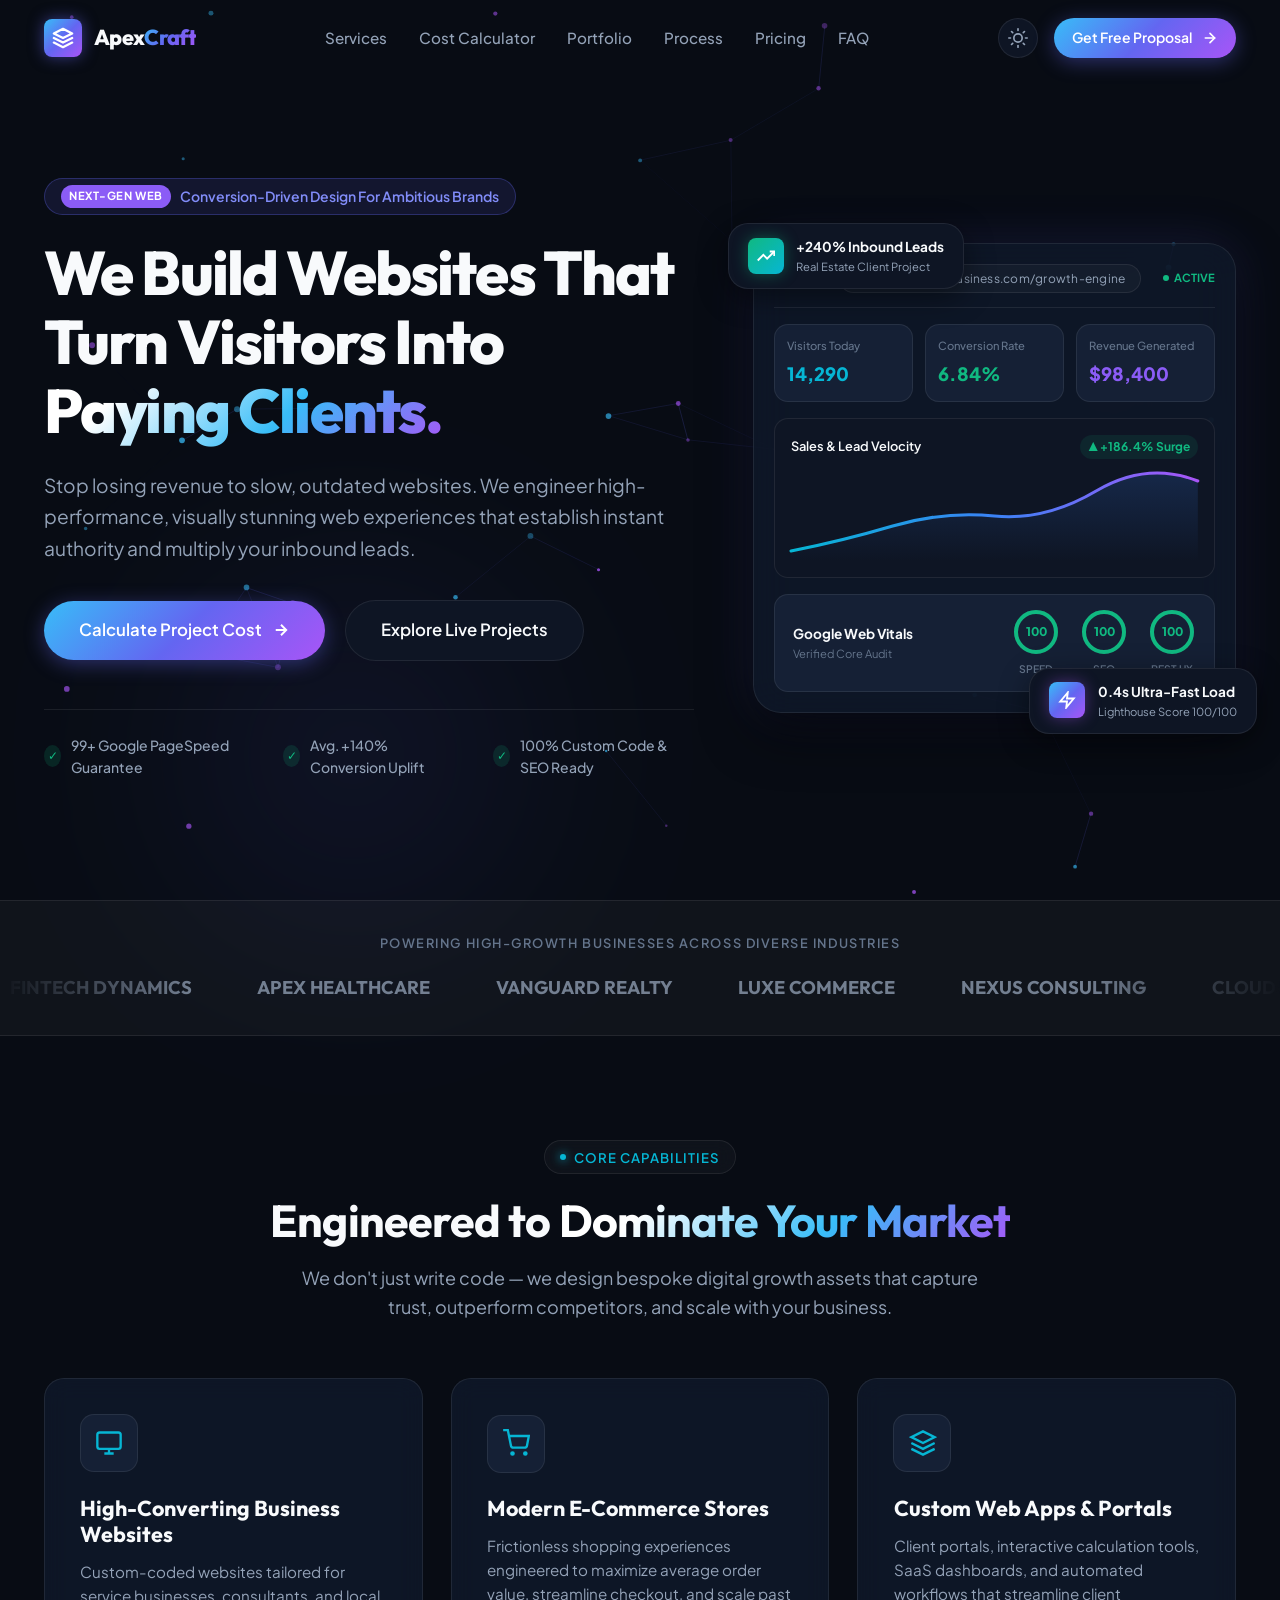
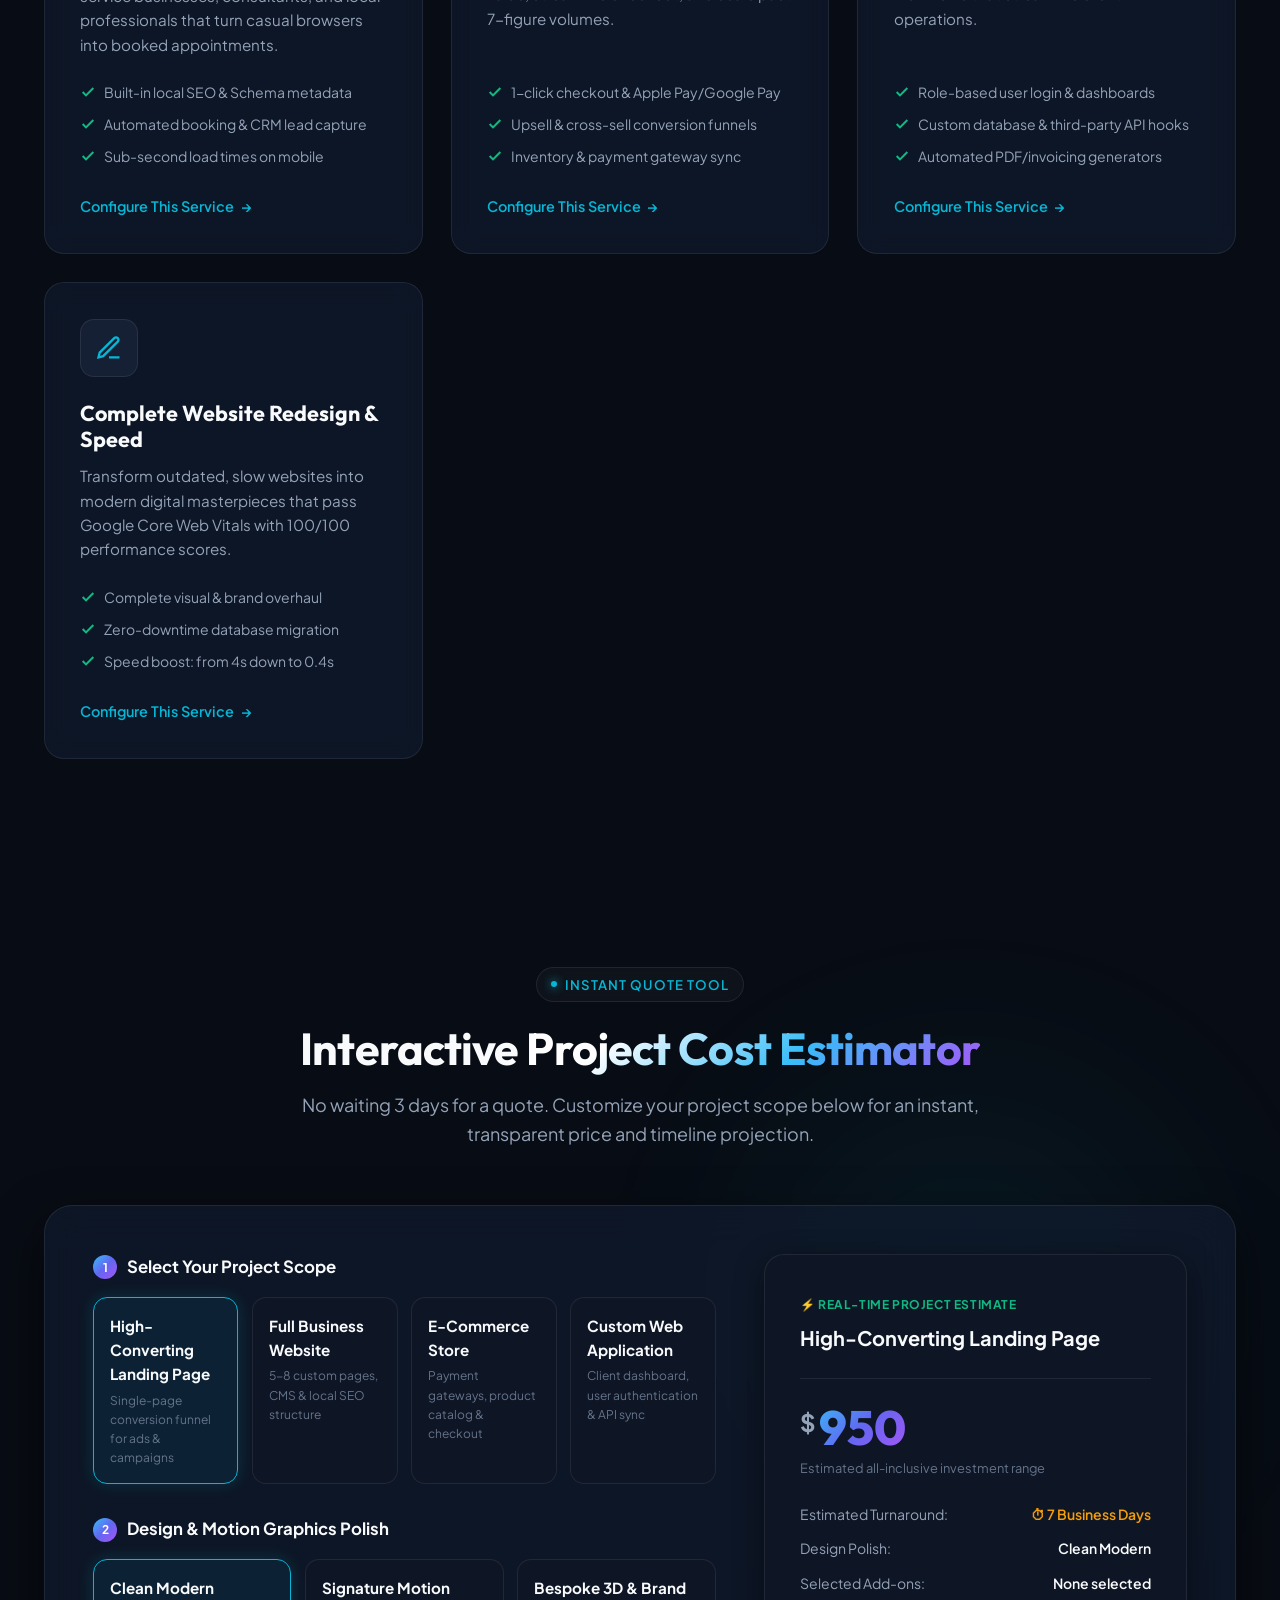
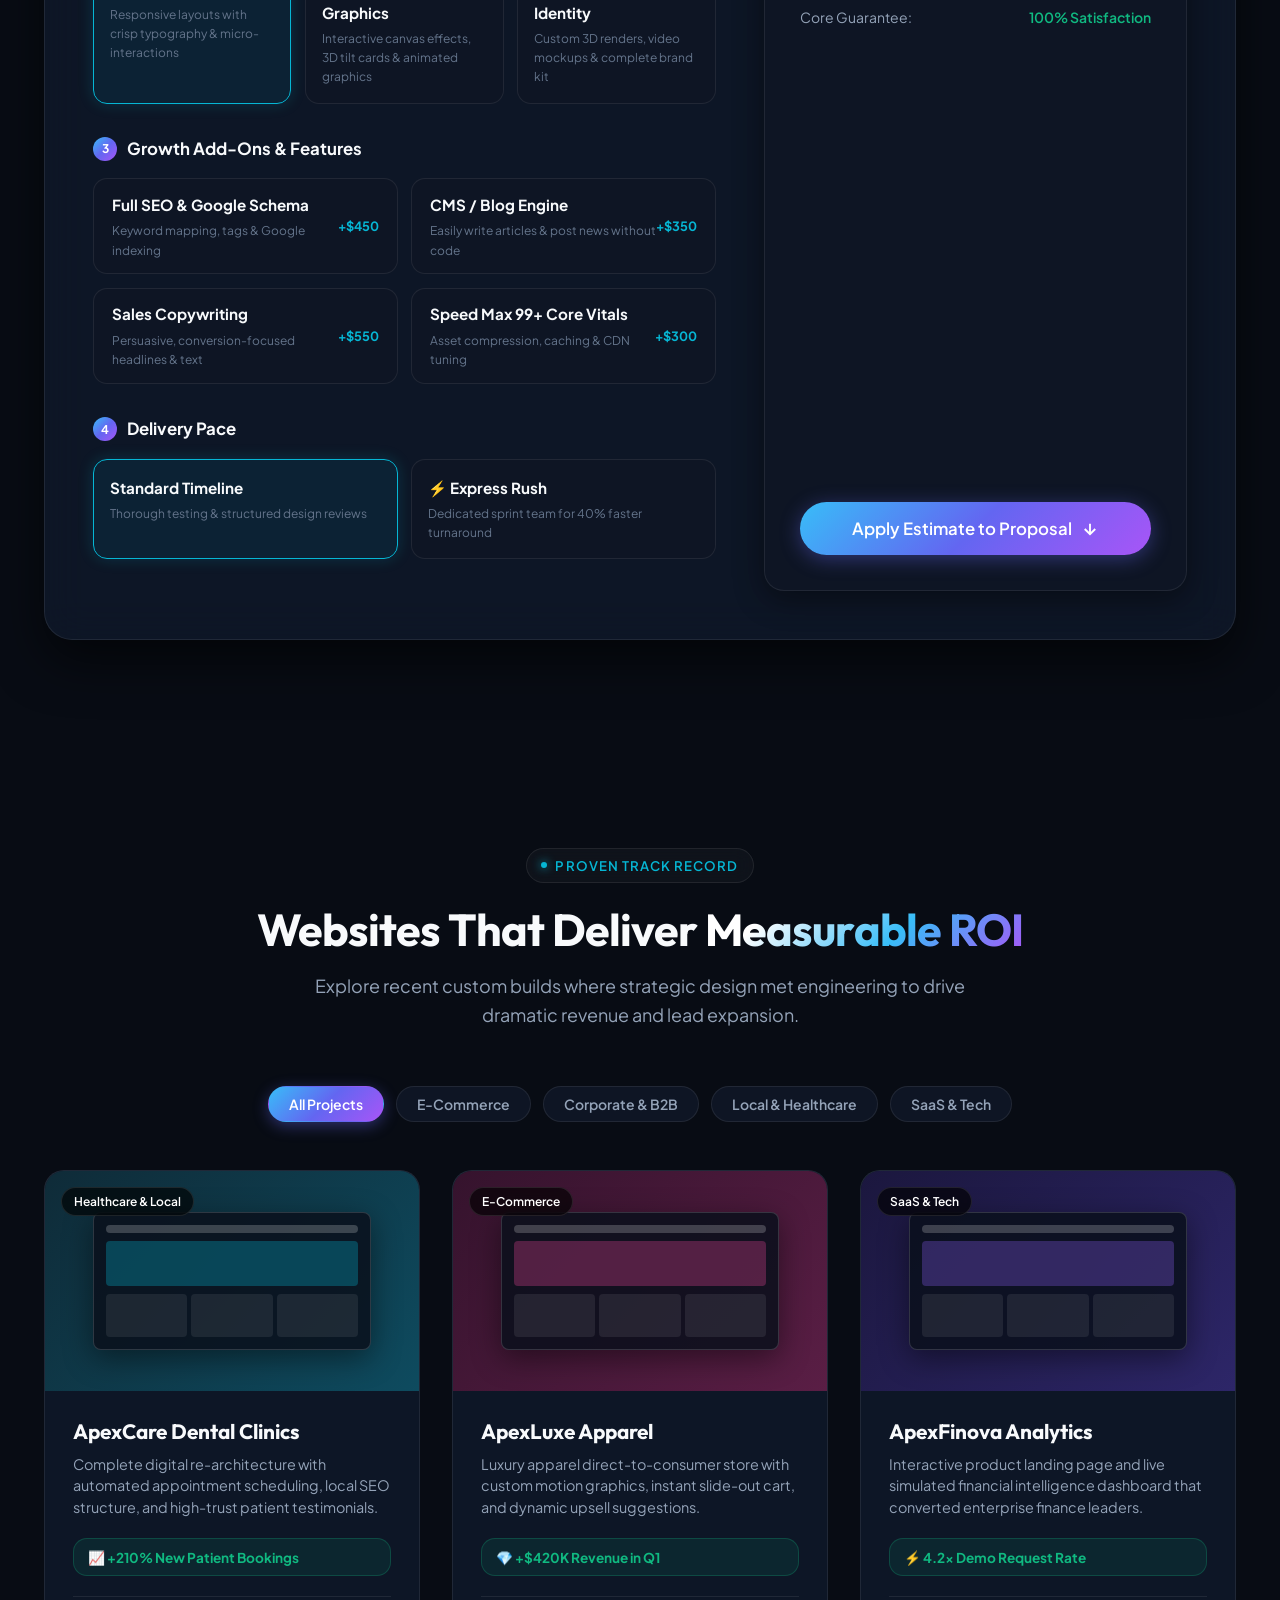
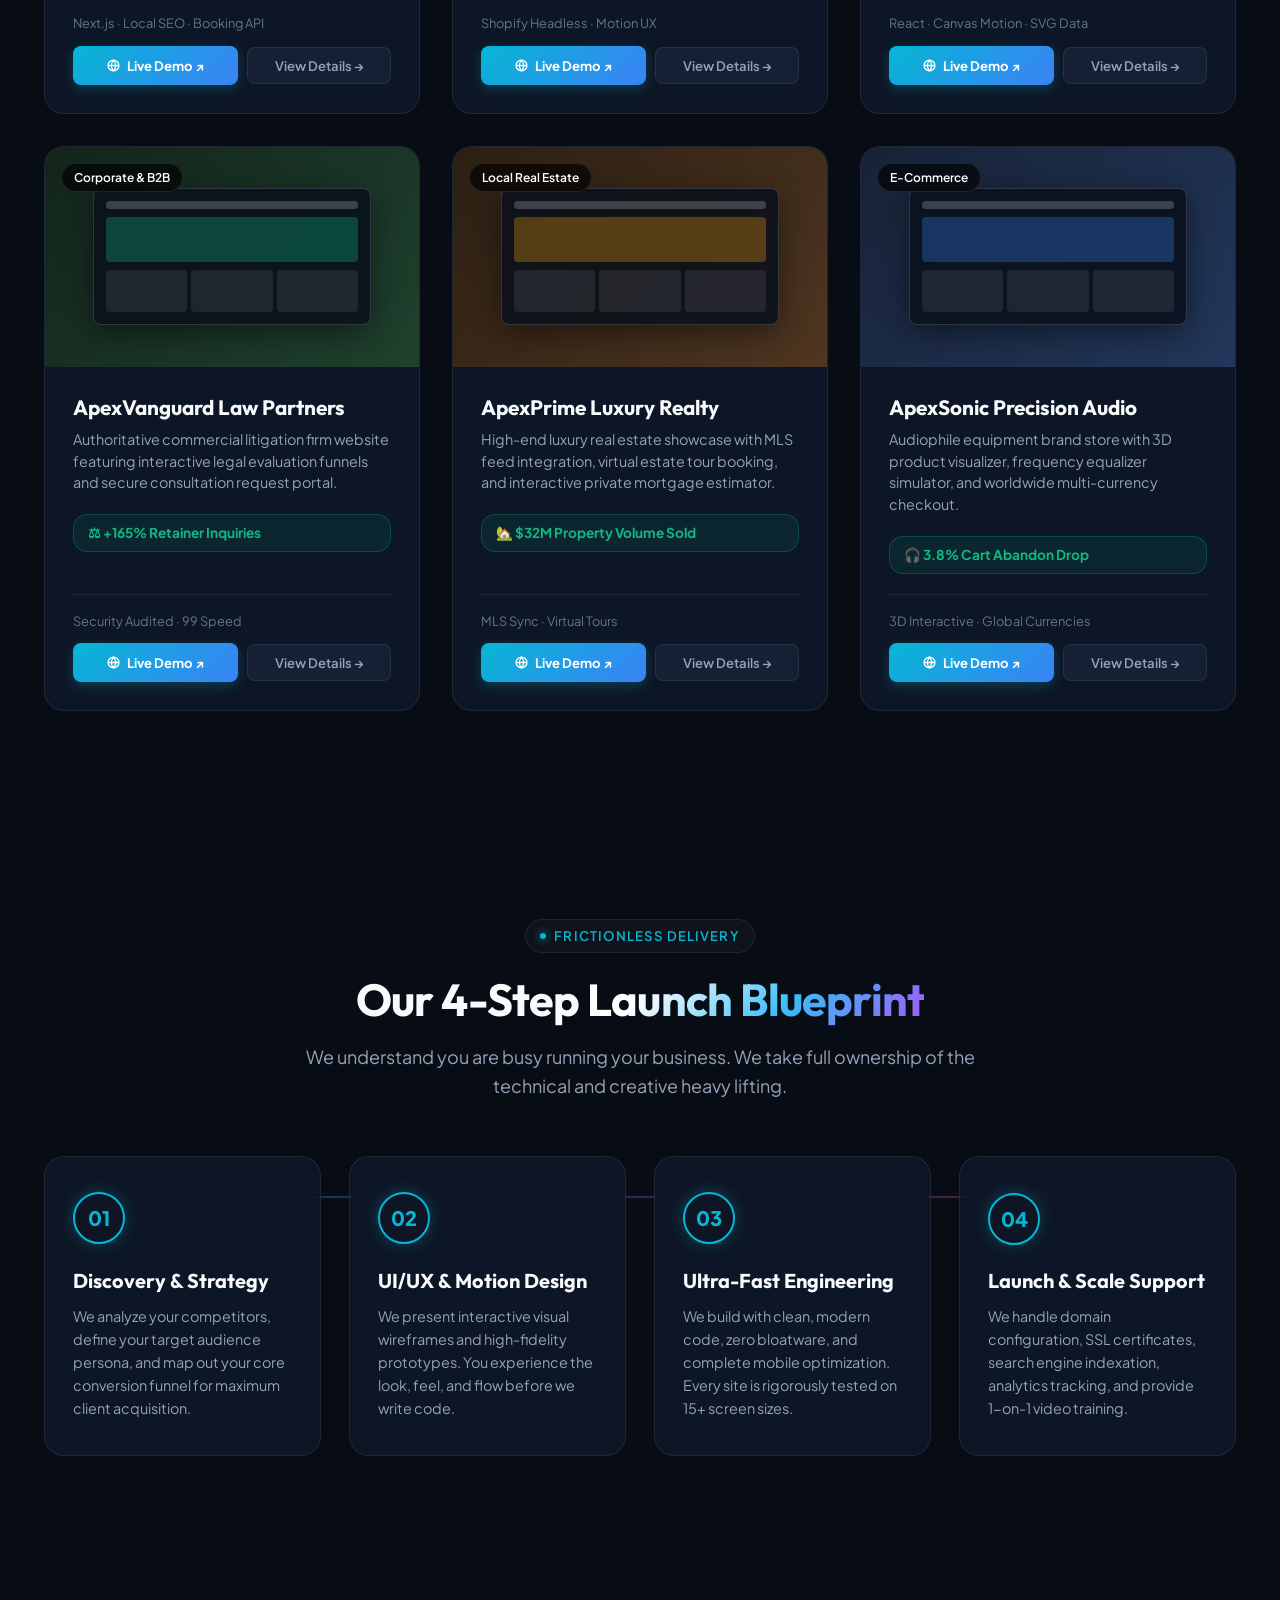
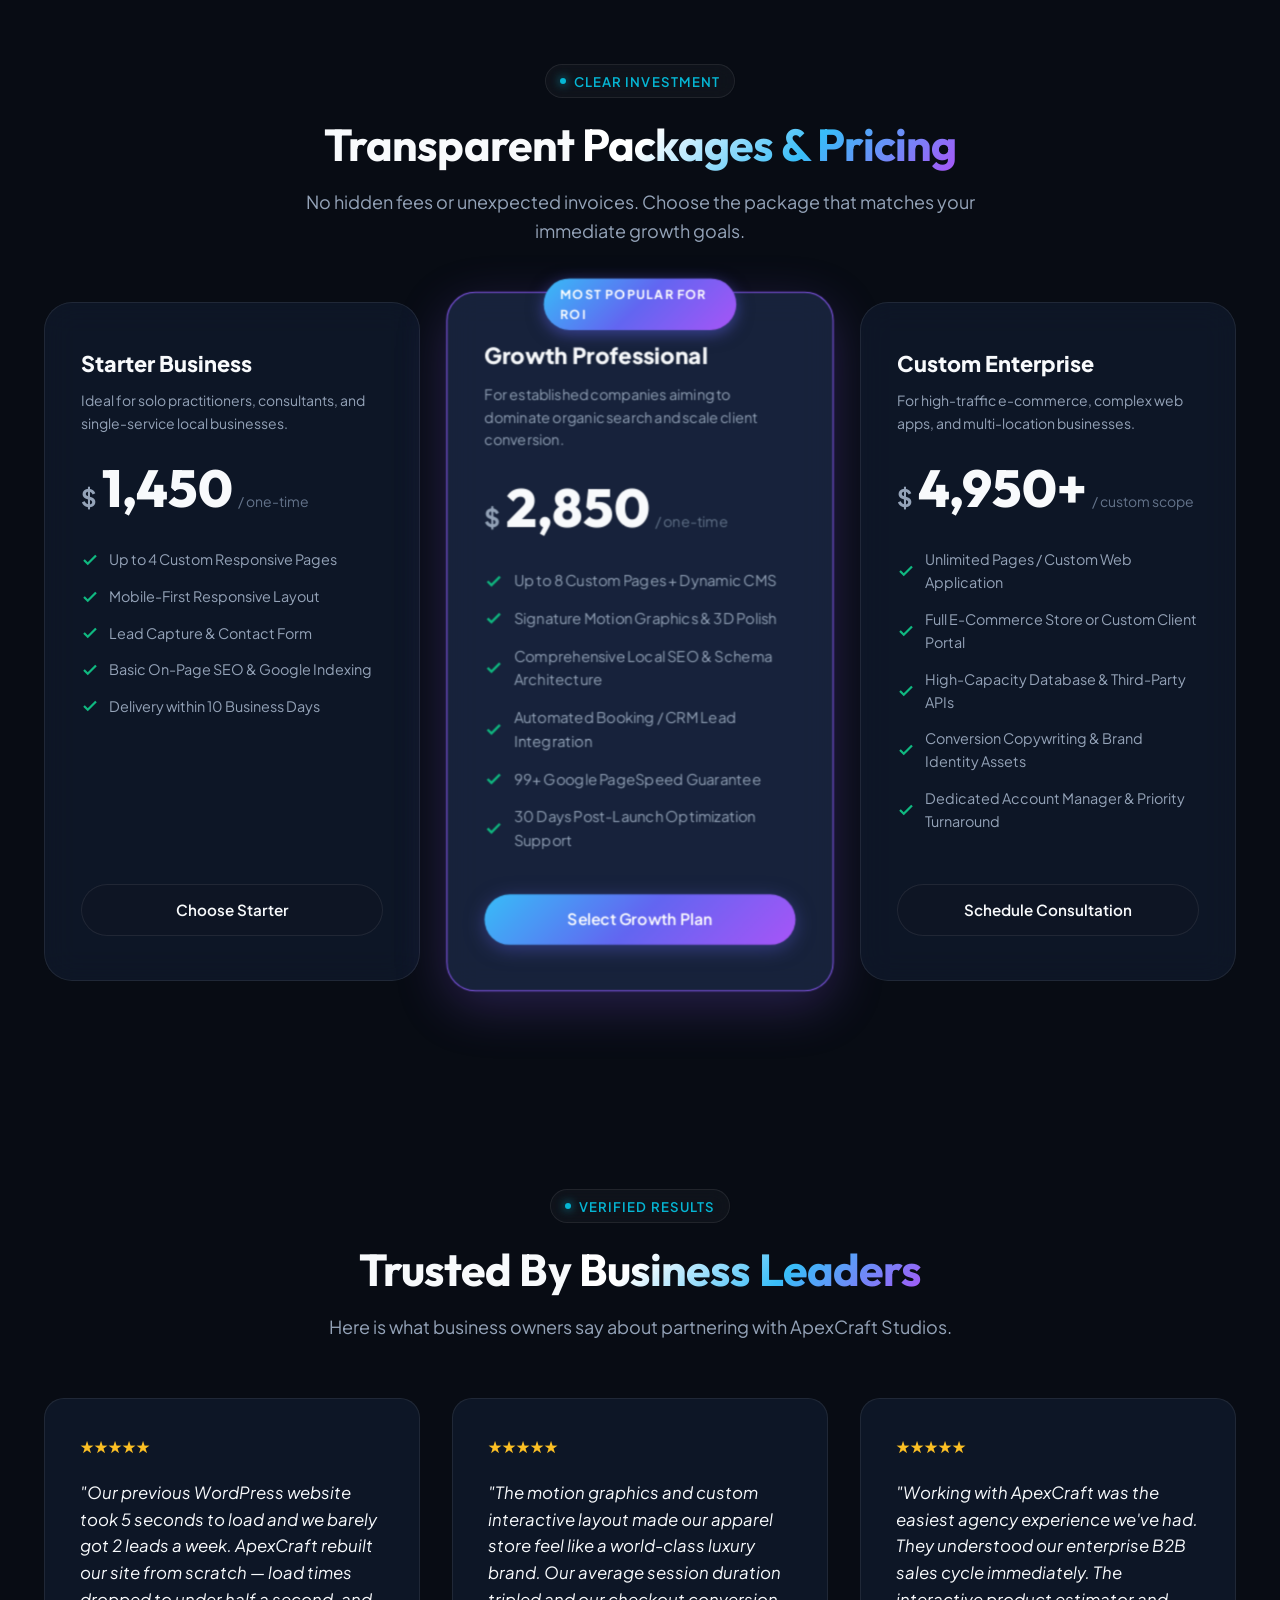
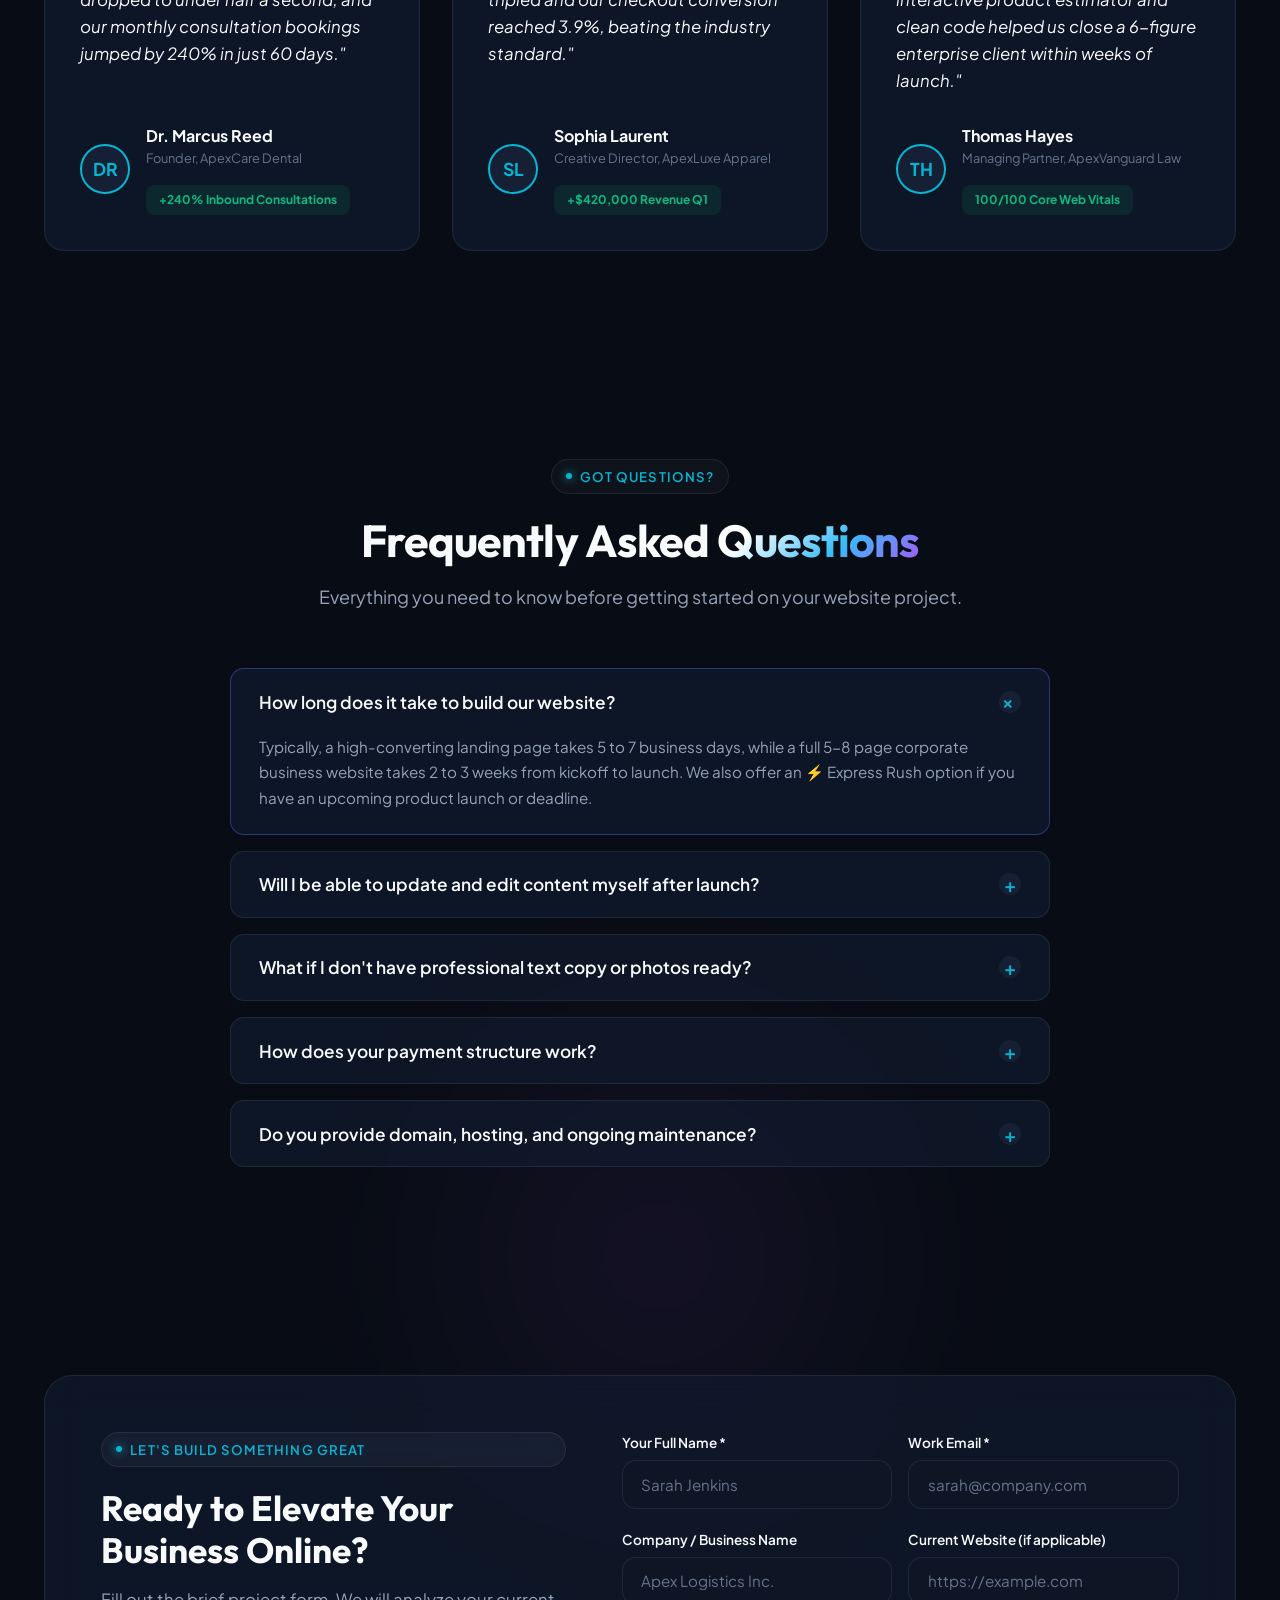
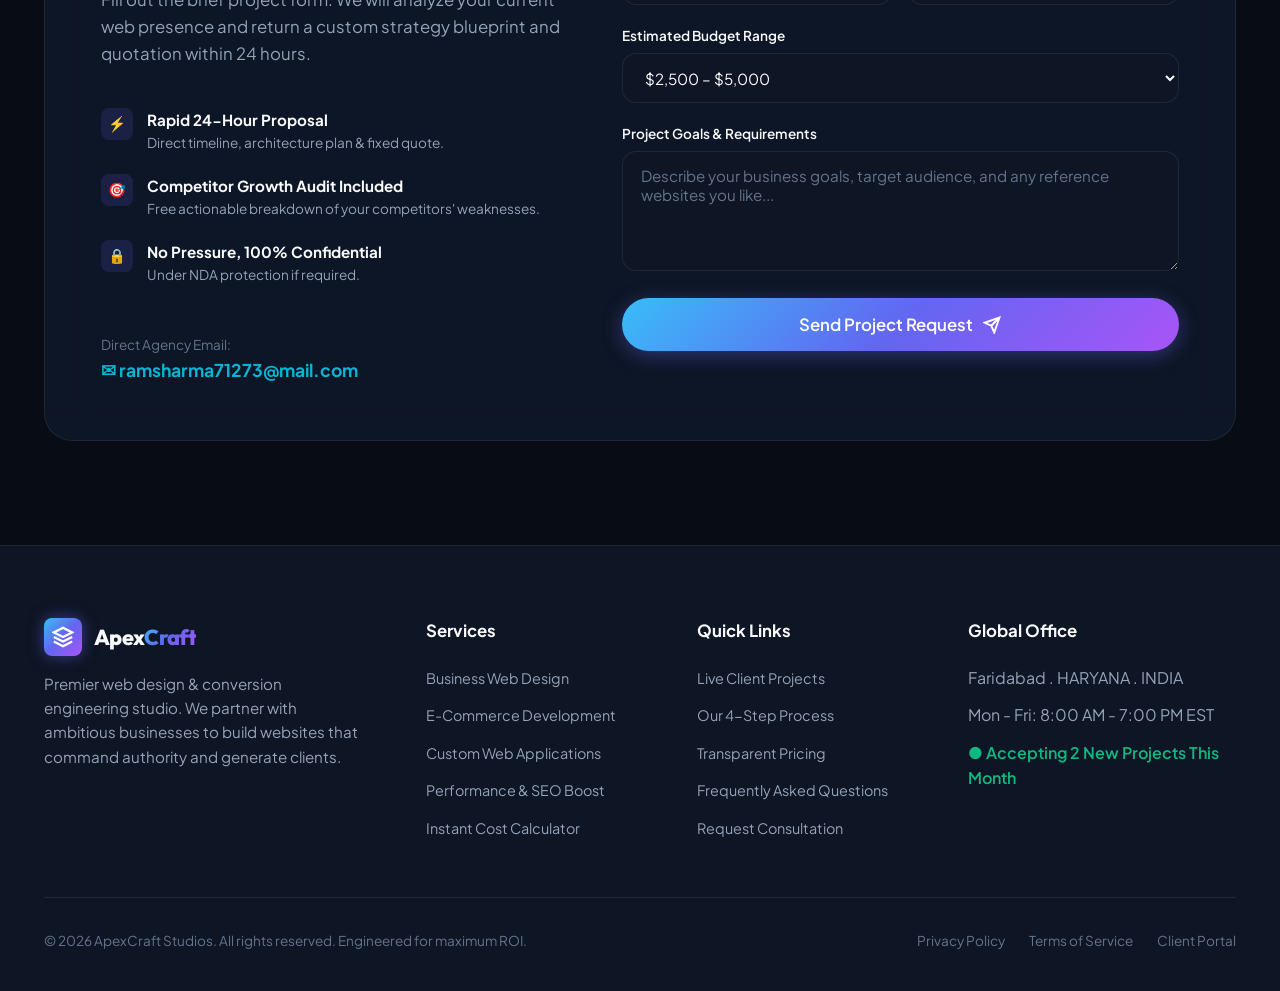
==== index.html @ ada431ee "Initial commit: ApexCraft Studios agency website & interactive client demos" ====
<!DOCTYPE html>
<html lang="en" data-theme="dark">

<head>
  <meta charset="UTF-8">
  <meta name="viewport" content="width=device-width, initial-scale=1.0">
  <title>ApexCraft Studios | High-Converting Websites That Turn Visitors Into Clients</title>
  <meta name="description"
    content="We build custom, high-speed, and conversion-engineered websites for modern businesses, e-commerce brands, and startups. Guaranteed 99+ PageSpeed and measurable ROI.">
  <meta name="keywords"
    content="web design for business, website development agency, high converting web design, custom business websites, e-commerce development, web design studio">
  <meta property="og:title" content="ApexCraft Studios | Premier Web Development for Businesses">
  <meta property="og:description"
    content="Custom web design and performance engineering that scales your business revenue. Estimate your project online in 60 seconds.">
  <meta property="og:type" content="website">
  <meta name="theme-color" content="#080c14">

  <!-- Google Fonts: Outfit & Plus Jakarta Sans -->
  <link rel="preconnect" href="https://fonts.googleapis.com">
  <link rel="preconnect" href="https://fonts.gstatic.com" crossorigin>
  <link
    href="https://fonts.googleapis.com/css2?family=Outfit:wght@400;500;600;700;800&family=Plus+Jakarta+Sans:wght@400;500;600;700&display=swap"
    rel="stylesheet">

  <link rel="stylesheet" href="styles.css">
</head>

<body>

  <!-- Ambient Motion Glows -->
  <div class="ambient-glow glow-1"></div>
  <div class="ambient-glow glow-2"></div>
  <div class="ambient-glow glow-3"></div>

  <!-- Header Navigation -->
  <header class="header" id="header">
    <div class="container nav-container">
      <a href="#" class="logo">
        <div class="logo-icon">
          <svg width="22" height="22" viewBox="0 0 24 24" fill="none" stroke="currentColor" stroke-width="2.5"
            stroke-linecap="round" stroke-linejoin="round">
            <polygon points="12 2 2 7 12 12 22 7 12 2"></polygon>
            <polyline points="2 17 12 22 22 17"></polyline>
            <polyline points="2 12 12 17 22 12"></polyline>
          </svg>
        </div>
        <div class="logo-text">Apex<span>Craft</span></div>
      </a>

      <nav>
        <ul class="nav-links">
          <li><a href="#services" class="nav-link">Services</a></li>
          <li><a href="#calculator" class="nav-link">Cost Calculator</a></li>
          <li><a href="#portfolio" class="nav-link">Portfolio</a></li>
          <li><a href="#process" class="nav-link">Process</a></li>
          <li><a href="#pricing" class="nav-link">Pricing</a></li>
          <li><a href="#faq" class="nav-link">FAQ</a></li>
        </ul>
      </nav>

      <div class="nav-actions">
        <button class="theme-btn" id="theme-toggle" aria-label="Toggle light/dark theme" title="Toggle Theme">
          <svg id="theme-icon" width="20" height="20" viewBox="0 0 24 24" fill="none" stroke="currentColor"
            stroke-width="2" stroke-linecap="round" stroke-linejoin="round">
            <circle cx="12" cy="12" r="5"></circle>
            <line x1="12" y1="1" x2="12" y2="3"></line>
            <line x1="12" y1="21" x2="12" y2="23"></line>
            <line x1="4.22" y1="4.22" x2="5.64" y2="5.64"></line>
            <line x1="18.36" y1="18.36" x2="19.78" y2="19.78"></line>
            <line x1="1" y1="12" x2="3" y2="12"></line>
            <line x1="21" y1="12" x2="23" y2="12"></line>
            <line x1="4.22" y1="19.78" x2="5.64" y2="18.36"></line>
            <line x1="18.36" y1="5.64" x2="19.78" y2="4.22"></line>
          </svg>
        </button>

        <a href="#contact" class="btn btn-primary btn-sm">
          <span>Get Free Proposal</span>
          <svg width="16" height="16" viewBox="0 0 24 24" fill="none" stroke="currentColor" stroke-width="2.5"
            stroke-linecap="round" stroke-linejoin="round">
            <line x1="5" y1="12" x2="19" y2="12"></line>
            <polyline points="12 5 19 12 12 19"></polyline>
          </svg>
        </a>

        <button class="mobile-toggle" id="mobile-menu-btn" aria-label="Open mobile menu">
          <svg width="24" height="24" viewBox="0 0 24 24" fill="none" stroke="currentColor" stroke-width="2">
            <line x1="3" y1="12" x2="21" y2="12"></line>
            <line x1="3" y1="6" x2="21" y2="6"></line>
            <line x1="3" y1="18" x2="21" y2="18"></line>
          </svg>
        </button>
      </div>
    </div>
  </header>

  <!-- Hero Section with Motion Graphics Canvas & Live Visual Engine -->
  <section class="hero-section" id="hero">
    <canvas id="hero-canvas"></canvas>

    <div class="container hero-grid">
      <div class="hero-content">
        <div class="hero-pill">
          <span class="hero-pill-badge">Next-Gen Web</span>
          <span>Conversion-Driven Design For Ambitious Brands</span>
        </div>

        <h1 class="hero-title">
          We Build Websites That Turn Visitors Into <span class="gradient-title">Paying Clients.</span>
        </h1>

        <p class="hero-desc">
          Stop losing revenue to slow, outdated websites. We engineer high-performance, visually stunning web
          experiences that establish instant authority and multiply your inbound leads.
        </p>

        <div class="hero-cta-group">
          <a href="#calculator" class="btn btn-primary btn-lg">
            <span>Calculate Project Cost</span>
            <svg width="18" height="18" viewBox="0 0 24 24" fill="none" stroke="currentColor" stroke-width="2.5">
              <line x1="5" y1="12" x2="19" y2="12"></line>
              <polyline points="12 5 19 12 12 19"></polyline>
            </svg>
          </a>
          <a href="#portfolio" class="btn btn-secondary btn-lg">
            <span>Explore Live Projects</span>
          </a>
        </div>

        <div class="hero-proof-list">
          <div class="proof-item">
            <div class="proof-item-icon">✓</div>
            <span>99+ Google PageSpeed Guarantee</span>
          </div>
          <div class="proof-item">
            <div class="proof-item-icon">✓</div>
            <span>Avg. +140% Conversion Uplift</span>
          </div>
          <div class="proof-item">
            <div class="proof-item-icon">✓</div>
            <span>100% Custom Code & SEO Ready</span>
          </div>
        </div>
      </div>

      <!-- Motion Graphic: Interactive 3D Mockup Visual Engine -->
      <div class="hero-visual-stage">
        <!-- Floating Badge 1 -->
        <div class="floating-badge floating-badge-1">
          <div class="badge-icon-box emerald">
            <svg width="18" height="18" viewBox="0 0 24 24" fill="none" stroke="currentColor" stroke-width="2.5">
              <polyline points="23 6 13.5 15.5 8.5 10.5 1 18"></polyline>
              <polyline points="17 6 23 6 23 12"></polyline>
            </svg>
          </div>
          <div>
            <div class="badge-text-title">+240% Inbound Leads</div>
            <div class="badge-text-sub">Real Estate Client Project</div>
          </div>
        </div>

        <!-- Floating Badge 2 -->
        <div class="floating-badge floating-badge-2">
          <div class="badge-icon-box purple">
            <svg width="18" height="18" viewBox="0 0 24 24" fill="none" stroke="currentColor" stroke-width="2.5">
              <polygon points="13 2 3 14 12 14 11 22 21 10 12 10 13 2"></polygon>
            </svg>
          </div>
          <div>
            <div class="badge-text-title">0.4s Ultra-Fast Load</div>
            <div class="badge-text-sub">Lighthouse Score 100/100</div>
          </div>
        </div>

        <!-- Interactive 3D Card Window -->
        <div class="interactive-mockup-frame" id="hero-3d-card">
          <div class="mockup-window-header">
            <div class="window-dots">
              <span class="dot-red"></span>
              <span class="dot-yellow"></span>
              <span class="dot-green"></span>
            </div>
            <div class="mockup-url-bar">
              <span class="lock-icon">🔒</span>
              <span>https://yourbusiness.com/growth-engine</span>
            </div>
            <div class="live-badge">
              <span class="live-pulse"></span>
              <span>Active</span>
            </div>
          </div>

          <div class="mockup-body">
            <div class="mockup-top-metrics">
              <div class="mini-metric-card">
                <span class="mini-metric-label">Visitors Today</span>
                <span class="mini-metric-val blue">14,290</span>
              </div>
              <div class="mini-metric-card">
                <span class="mini-metric-label">Conversion Rate</span>
                <span class="mini-metric-val green">6.84%</span>
              </div>
              <div class="mini-metric-card">
                <span class="mini-metric-label">Revenue Generated</span>
                <span class="mini-metric-val purple">$98,400</span>
              </div>
            </div>

            <!-- Animated Graphic Chart -->
            <div class="mockup-chart-card">
              <div class="chart-header">
                <span class="chart-title">Sales & Lead Velocity</span>
                <span class="chart-status">▲ +186.4% Surge</span>
              </div>

              <!-- Animated Motion SVG Graph -->
              <svg class="svg-sparkline" viewBox="0 0 400 90" preserveAspectRatio="none">
                <defs>
                  <linearGradient id="cyan-purple-grad" x1="0%" y1="0%" x2="100%" y2="0%">
                    <stop offset="0%" stop-color="#06b6d4" />
                    <stop offset="50%" stop-color="#3b82f6" />
                    <stop offset="100%" stop-color="#a855f7" />
                  </linearGradient>
                  <linearGradient id="area-grad" x1="0%" y1="0%" x2="0%" y2="100%">
                    <stop offset="0%" stop-color="#3b82f6" stop-opacity="0.5" />
                    <stop offset="100%" stop-color="#3b82f6" stop-opacity="0" />
                  </linearGradient>
                </defs>
                <path class="sparkline-area" d="M 0,80 Q 50,70 100,55 T 200,45 T 300,20 T 400,10 L 400,90 L 0,90 Z">
                </path>
                <path class="sparkline-line" d="M 0,80 Q 50,70 100,55 T 200,45 T 300,20 T 400,10"></path>
              </svg>
            </div>

            <!-- Lighthouse Speed & Performance Dials -->
            <div class="lighthouse-dial-container">
              <div>
                <div style="font-size: 0.85rem; font-weight: 700; color: var(--text-primary);">Google Web Vitals</div>
                <div style="font-size: 0.7rem; color: var(--text-muted);">Verified Core Audit</div>
              </div>
              <div class="speed-scores">
                <div class="speed-ring-item">
                  <div class="speed-circle-wrapper">
                    <svg class="speed-circle-svg" viewBox="0 0 48 48">
                      <circle class="speed-circle-bg" cx="24" cy="24" r="20"></circle>
                      <circle class="speed-circle-progress" id="circle-perf" cx="24" cy="24" r="20"
                        stroke-dashoffset="0"></circle>
                    </svg>
                    <span class="speed-circle-score">100</span>
                  </div>
                  <span class="speed-label">Speed</span>
                </div>
                <div class="speed-ring-item">
                  <div class="speed-circle-wrapper">
                    <svg class="speed-circle-svg" viewBox="0 0 48 48">
                      <circle class="speed-circle-bg" cx="24" cy="24" r="20"></circle>
                      <circle class="speed-circle-progress" id="circle-seo" cx="24" cy="24" r="20"
                        stroke-dashoffset="0"></circle>
                    </svg>
                    <span class="speed-circle-score">100</span>
                  </div>
                  <span class="speed-label">SEO</span>
                </div>
                <div class="speed-ring-item">
                  <div class="speed-circle-wrapper">
                    <svg class="speed-circle-svg" viewBox="0 0 48 48">
                      <circle class="speed-circle-bg" cx="24" cy="24" r="20"></circle>
                      <circle class="speed-circle-progress" id="circle-ux" cx="24" cy="24" r="20" stroke-dashoffset="0">
                      </circle>
                    </svg>
                    <span class="speed-circle-score">100</span>
                  </div>
                  <span class="speed-label">Best UX</span>
                </div>
              </div>
            </div>

          </div>
        </div>
      </div>
    </div>
  </section>

  <!-- Client Trust & Industry Marquee -->
  <section class="marquee-section">
    <div class="marquee-header">Powering High-Growth Businesses Across Diverse Industries</div>
    <div class="marquee-container">
      <div class="marquee-track" id="marquee-track">
        <div class="marquee-item">
          <svg viewBox="0 0 24 24" fill="none" stroke="currentColor" stroke-width="2">
            <path d="M12 2L2 7l10 5 10-5-10-5zM2 17l10 5 10-5M2 12l10 5 10-5" />
          </svg>
          <span>FINTECH DYNAMICS</span>
        </div>
        <div class="marquee-item">
          <svg viewBox="0 0 24 24" fill="none" stroke="currentColor" stroke-width="2">
            <rect x="3" y="3" width="18" height="18" rx="2" />
            <path d="M3 9h18M9 21V9" />
          </svg>
          <span>APEX HEALTHCARE</span>
        </div>
        <div class="marquee-item">
          <svg viewBox="0 0 24 24" fill="none" stroke="currentColor" stroke-width="2">
            <path d="M3 9l9-7 9 7v11a2 2 0 0 1-2 2H5a2 2 0 0 1-2-2z" />
            <polyline points="9 22 9 12 15 12 15 22" />
          </svg>
          <span>VANGUARD REALTY</span>
        </div>
        <div class="marquee-item">
          <svg viewBox="0 0 24 24" fill="none" stroke="currentColor" stroke-width="2">
            <circle cx="12" cy="12" r="10" />
            <path d="M8 14s1.5 2 4 2 4-2 4-2M9 9h.01M15 9h.01" />
          </svg>
          <span>LUXE COMMERCE</span>
        </div>
        <div class="marquee-item">
          <svg viewBox="0 0 24 24" fill="none" stroke="currentColor" stroke-width="2">
            <path
              d="M21 16V8a2 2 0 0 0-1-1.73l-7-4a2 2 0 0 0-2 0l-7 4A2 2 0 0 0 3 8v8a2 2 0 0 0 1 1.73l7 4a2 2 0 0 0 2 0l7-4A2 2 0 0 0 21 16z" />
          </svg>
          <span>NEXUS CONSULTING</span>
        </div>
        <div class="marquee-item">
          <svg viewBox="0 0 24 24" fill="none" stroke="currentColor" stroke-width="2">
            <path d="M18 20V10M12 20V4M6 20v-6" />
          </svg>
          <span>CLOUDSCALE SAAS</span>
        </div>
        <!-- Duplicate for continuous seamless marquee loop -->
        <div class="marquee-item">
          <svg viewBox="0 0 24 24" fill="none" stroke="currentColor" stroke-width="2">
            <path d="M12 2L2 7l10 5 10-5-10-5zM2 17l10 5 10-5M2 12l10 5 10-5" />
          </svg>
          <span>FINTECH DYNAMICS</span>
        </div>
        <div class="marquee-item">
          <svg viewBox="0 0 24 24" fill="none" stroke="currentColor" stroke-width="2">
            <rect x="3" y="3" width="18" height="18" rx="2" />
            <path d="M3 9h18M9 21V9" />
          </svg>
          <span>APEX HEALTHCARE</span>
        </div>
        <div class="marquee-item">
          <svg viewBox="0 0 24 24" fill="none" stroke="currentColor" stroke-width="2">
            <path d="M3 9l9-7 9 7v11a2 2 0 0 1-2 2H5a2 2 0 0 1-2-2z" />
            <polyline points="9 22 9 12 15 12 15 22" />
          </svg>
          <span>VANGUARD REALTY</span>
        </div>
        <div class="marquee-item">
          <svg viewBox="0 0 24 24" fill="none" stroke="currentColor" stroke-width="2">
            <circle cx="12" cy="12" r="10" />
            <path d="M8 14s1.5 2 4 2 4-2 4-2M9 9h.01M15 9h.01" />
          </svg>
          <span>LUXE COMMERCE</span>
        </div>
      </div>
    </div>
  </section>

  <!-- Services Section -->
  <section class="section" id="services">
    <div class="container">
      <div class="section-header-center">
        <div class="section-badge">
          <span class="dot"></span>
          <span>Core Capabilities</span>
        </div>
        <h2 class="section-title">Engineered to <span class="gradient-text">Dominate Your Market</span></h2>
        <p class="section-desc">
          We don't just write code — we design bespoke digital growth assets that capture trust, outperform competitors,
          and scale with your business.
        </p>
      </div>

      <div class="services-grid">
        <!-- Service Card 1 -->
        <div class="service-card tilt-card">
          <div class="service-icon-wrapper">
            <svg width="28" height="28" viewBox="0 0 24 24" fill="none" stroke="currentColor" stroke-width="2">
              <rect x="2" y="3" width="20" height="14" rx="2" ry="2"></rect>
              <line x1="8" y1="21" x2="16" y2="21"></line>
              <line x1="12" y1="17" x2="12" y2="21"></line>
            </svg>
          </div>
          <h3 class="service-title">High-Converting Business Websites</h3>
          <p class="service-desc">
            Custom-coded websites tailored for service businesses, consultants, and local professionals that turn casual
            browsers into booked appointments.
          </p>
          <ul class="service-features">
            <li>
              <svg viewBox="0 0 24 24" fill="none" stroke="currentColor" stroke-width="3">
                <polyline points="20 6 9 17 4 12"></polyline>
              </svg>
              <span>Built-in local SEO & Schema metadata</span>
            </li>
            <li>
              <svg viewBox="0 0 24 24" fill="none" stroke="currentColor" stroke-width="3">
                <polyline points="20 6 9 17 4 12"></polyline>
              </svg>
              <span>Automated booking & CRM lead capture</span>
            </li>
            <li>
              <svg viewBox="0 0 24 24" fill="none" stroke="currentColor" stroke-width="3">
                <polyline points="20 6 9 17 4 12"></polyline>
              </svg>
              <span>Sub-second load times on mobile</span>
            </li>
          </ul>
          <a href="#calculator" class="service-link">
            <span>Configure This Service</span>
            <span>→</span>
          </a>
        </div>

        <!-- Service Card 2 -->
        <div class="service-card tilt-card">
          <div class="service-icon-wrapper">
            <svg width="28" height="28" viewBox="0 0 24 24" fill="none" stroke="currentColor" stroke-width="2">
              <circle cx="9" cy="21" r="1"></circle>
              <circle cx="20" cy="21" r="1"></circle>
              <path d="M1 1h4l2.68 13.39a2 2 0 0 0 2 1.61h9.72a2 2 0 0 0 2-1.61L23 6H6"></path>
            </svg>
          </div>
          <h3 class="service-title">Modern E-Commerce Stores</h3>
          <p class="service-desc">
            Frictionless shopping experiences engineered to maximize average order value, streamline checkout, and scale
            past 7-figure volumes.
          </p>
          <ul class="service-features">
            <li>
              <svg viewBox="0 0 24 24" fill="none" stroke="currentColor" stroke-width="3">
                <polyline points="20 6 9 17 4 12"></polyline>
              </svg>
              <span>1-click checkout & Apple Pay/Google Pay</span>
            </li>
            <li>
              <svg viewBox="0 0 24 24" fill="none" stroke="currentColor" stroke-width="3">
                <polyline points="20 6 9 17 4 12"></polyline>
              </svg>
              <span>Upsell & cross-sell conversion funnels</span>
            </li>
            <li>
              <svg viewBox="0 0 24 24" fill="none" stroke="currentColor" stroke-width="3">
                <polyline points="20 6 9 17 4 12"></polyline>
              </svg>
              <span>Inventory & payment gateway sync</span>
            </li>
          </ul>
          <a href="#calculator" class="service-link">
            <span>Configure This Service</span>
            <span>→</span>
          </a>
        </div>

        <!-- Service Card 3 -->
        <div class="service-card tilt-card">
          <div class="service-icon-wrapper">
            <svg width="28" height="28" viewBox="0 0 24 24" fill="none" stroke="currentColor" stroke-width="2">
              <polygon points="12 2 2 7 12 12 22 7 12 2"></polygon>
              <polyline points="2 17 12 22 22 17"></polyline>
              <polyline points="2 12 12 17 22 12"></polyline>
            </svg>
          </div>
          <h3 class="service-title">Custom Web Apps & Portals</h3>
          <p class="service-desc">
            Client portals, interactive calculation tools, SaaS dashboards, and automated workflows that streamline
            client operations.
          </p>
          <ul class="service-features">
            <li>
              <svg viewBox="0 0 24 24" fill="none" stroke="currentColor" stroke-width="3">
                <polyline points="20 6 9 17 4 12"></polyline>
              </svg>
              <span>Role-based user login & dashboards</span>
            </li>
            <li>
              <svg viewBox="0 0 24 24" fill="none" stroke="currentColor" stroke-width="3">
                <polyline points="20 6 9 17 4 12"></polyline>
              </svg>
              <span>Custom database & third-party API hooks</span>
            </li>
            <li>
              <svg viewBox="0 0 24 24" fill="none" stroke="currentColor" stroke-width="3">
                <polyline points="20 6 9 17 4 12"></polyline>
              </svg>
              <span>Automated PDF/invoicing generators</span>
            </li>
          </ul>
          <a href="#calculator" class="service-link">
            <span>Configure This Service</span>
            <span>→</span>
          </a>
        </div>

        <!-- Service Card 4 -->
        <div class="service-card tilt-card">
          <div class="service-icon-wrapper">
            <svg width="28" height="28" viewBox="0 0 24 24" fill="none" stroke="currentColor" stroke-width="2">
              <path d="M12 20h9"></path>
              <path d="M16.5 3.5a2.121 2.121 0 0 1 3 3L7 19l-4 1 1-4L16.5 3.5z"></path>
            </svg>
          </div>
          <h3 class="service-title">Complete Website Redesign & Speed</h3>
          <p class="service-desc">
            Transform outdated, slow websites into modern digital masterpieces that pass Google Core Web Vitals with
            100/100 performance scores.
          </p>
          <ul class="service-features">
            <li>
              <svg viewBox="0 0 24 24" fill="none" stroke="currentColor" stroke-width="3">
                <polyline points="20 6 9 17 4 12"></polyline>
              </svg>
              <span>Complete visual & brand overhaul</span>
            </li>
            <li>
              <svg viewBox="0 0 24 24" fill="none" stroke="currentColor" stroke-width="3">
                <polyline points="20 6 9 17 4 12"></polyline>
              </svg>
              <span>Zero-downtime database migration</span>
            </li>
            <li>
              <svg viewBox="0 0 24 24" fill="none" stroke="currentColor" stroke-width="3">
                <polyline points="20 6 9 17 4 12"></polyline>
              </svg>
              <span>Speed boost: from 4s down to 0.4s</span>
            </li>
          </ul>
          <a href="#calculator" class="service-link">
            <span>Configure This Service</span>
            <span>→</span>
          </a>
        </div>
      </div>
    </div>
  </section>

  <!-- Interactive Project Cost & Timeline Estimator -->
  <section class="section" id="calculator">
    <div class="container">
      <div class="section-header-center">
        <div class="section-badge">
          <span class="dot"></span>
          <span>Instant Quote Tool</span>
        </div>
        <h2 class="section-title">Interactive <span class="gradient-text">Project Cost Estimator</span></h2>
        <p class="section-desc">
          No waiting 3 days for a quote. Customize your project scope below for an instant, transparent price and
          timeline projection.
        </p>
      </div>

      <div class="calculator-container" id="calc-form">
        <!-- Interactive Controls Column -->
        <div class="calc-controls">
          <!-- Step 1: Website Scope -->
          <div class="calc-step">
            <div class="calc-step-title">
              <span class="calc-step-num">1</span>
              <span>Select Your Project Scope</span>
            </div>
            <div class="options-grid">
              <label class="calc-option">
                <input type="radio" name="projectType" value="landing" data-price="950" data-days="7" checked>
                <div class="calc-card-label">
                  <div class="calc-label-title">High-Converting Landing Page</div>
                  <div class="calc-label-desc">Single-page conversion funnel for ads & campaigns</div>
                </div>
              </label>

              <label class="calc-option">
                <input type="radio" name="projectType" value="business" data-price="1950" data-days="14">
                <div class="calc-card-label">
                  <div class="calc-label-title">Full Business Website</div>
                  <div class="calc-label-desc">5-8 custom pages, CMS & local SEO structure</div>
                </div>
              </label>

              <label class="calc-option">
                <input type="radio" name="projectType" value="ecommerce" data-price="3400" data-days="21">
                <div class="calc-card-label">
                  <div class="calc-label-title">E-Commerce Store</div>
                  <div class="calc-label-desc">Payment gateways, product catalog & checkout</div>
                </div>
              </label>

              <label class="calc-option">
                <input type="radio" name="projectType" value="webapp" data-price="4900" data-days="30">
                <div class="calc-card-label">
                  <div class="calc-label-title">Custom Web Application</div>
                  <div class="calc-label-desc">Client dashboard, user authentication & API sync</div>
                </div>
              </label>
            </div>
          </div>

          <!-- Step 2: Design & Motion Graphics Level -->
          <div class="calc-step">
            <div class="calc-step-title">
              <span class="calc-step-num">2</span>
              <span>Design & Motion Graphics Polish</span>
            </div>
            <div class="options-grid">
              <label class="calc-option">
                <input type="radio" name="designLevel" value="clean" data-mult="1.0" checked>
                <div class="calc-card-label">
                  <div class="calc-label-title">Clean Modern</div>
                  <div class="calc-label-desc">Responsive layouts with crisp typography & micro-interactions</div>
                </div>
              </label>

              <label class="calc-option">
                <input type="radio" name="designLevel" value="premium" data-mult="1.25">
                <div class="calc-card-label">
                  <div class="calc-label-title">Signature Motion Graphics</div>
                  <div class="calc-label-desc">Interactive canvas effects, 3D tilt cards & animated graphics</div>
                </div>
              </label>

              <label class="calc-option">
                <input type="radio" name="designLevel" value="enterprise" data-mult="1.45">
                <div class="calc-card-label">
                  <div class="calc-label-title">Bespoke 3D & Brand Identity</div>
                  <div class="calc-label-desc">Custom 3D renders, video mockups & complete brand kit</div>
                </div>
              </label>
            </div>
          </div>

          <!-- Step 3: Powerful Add-ons -->
          <div class="calc-step">
            <div class="calc-step-title">
              <span class="calc-step-num">3</span>
              <span>Growth Add-Ons & Features</span>
            </div>
            <div class="addons-grid">
              <label class="calc-option">
                <input type="checkbox" name="addon" value="seo" data-addon-price="450" data-addon-days="2">
                <div class="addon-card-label">
                  <div class="addon-info">
                    <span class="calc-label-title">Full SEO & Google Schema</span>
                    <span class="calc-label-desc">Keyword mapping, tags & Google indexing</span>
                  </div>
                  <span class="addon-price-tag">+$450</span>
                </div>
              </label>

              <label class="calc-option">
                <input type="checkbox" name="addon" value="cms" data-addon-price="350" data-addon-days="2">
                <div class="addon-card-label">
                  <div class="addon-info">
                    <span class="calc-label-title">CMS / Blog Engine</span>
                    <span class="calc-label-desc">Easily write articles & post news without code</span>
                  </div>
                  <span class="addon-price-tag">+$350</span>
                </div>
              </label>

              <label class="calc-option">
                <input type="checkbox" name="addon" value="copywriting" data-addon-price="550" data-addon-days="3">
                <div class="addon-card-label">
                  <div class="addon-info">
                    <span class="calc-label-title">Sales Copywriting</span>
                    <span class="calc-label-desc">Persuasive, conversion-focused headlines & text</span>
                  </div>
                  <span class="addon-price-tag">+$550</span>
                </div>
              </label>

              <label class="calc-option">
                <input type="checkbox" name="addon" value="speed" data-addon-price="300" data-addon-days="1">
                <div class="addon-card-label">
                  <div class="addon-info">
                    <span class="calc-label-title">Speed Max 99+ Core Vitals</span>
                    <span class="calc-label-desc">Asset compression, caching & CDN tuning</span>
                  </div>
                  <span class="addon-price-tag">+$300</span>
                </div>
              </label>
            </div>
          </div>

          <!-- Step 4: Delivery Timeline -->
          <div class="calc-step">
            <div class="calc-step-title">
              <span class="calc-step-num">4</span>
              <span>Delivery Pace</span>
            </div>
            <div class="options-grid">
              <label class="calc-option">
                <input type="radio" name="speedOption" value="standard" data-rush-mult="1.0" checked>
                <div class="calc-card-label">
                  <div class="calc-label-title">Standard Timeline</div>
                  <div class="calc-label-desc">Thorough testing & structured design reviews</div>
                </div>
              </label>

              <label class="calc-option">
                <input type="radio" name="speedOption" value="express" data-rush-mult="1.3">
                <div class="calc-card-label">
                  <div class="calc-label-title">⚡ Express Rush</div>
                  <div class="calc-label-desc">Dedicated sprint team for 40% faster turnaround</div>
                </div>
              </label>
            </div>
          </div>
        </div>

        <!-- Live Summary / Output Panel -->
        <div class="calc-summary-panel">
          <div>
            <div class="calc-summary-header">
              <span class="calc-summary-badge">⚡ Real-Time Project Estimate</span>
              <div class="calc-estimate-title" id="summary-scope-title">High-Converting Landing Page</div>
            </div>

            <div class="calc-price-display">
              <span class="price-currency">$</span>
              <span class="price-range" id="summary-price">950</span>
              <div class="price-subtext">Estimated all-inclusive investment range</div>
            </div>

            <div class="calc-spec-breakdown">
              <div class="spec-row">
                <span>Estimated Turnaround:</span>
                <span class="spec-val timeline-badge" id="summary-timeline">⏱ 7 Business Days</span>
              </div>
              <div class="spec-row">
                <span>Design Polish:</span>
                <span class="spec-val" id="summary-design">Clean Modern</span>
              </div>
              <div class="spec-row">
                <span>Selected Add-ons:</span>
                <span class="spec-val" id="summary-addons">None</span>
              </div>
              <div class="spec-row">
                <span>Core Guarantee:</span>
                <span class="spec-val" style="color: var(--brand-emerald);">100% Satisfaction</span>
              </div>
            </div>
          </div>

          <button type="button" class="btn btn-primary btn-lg" id="btn-lock-estimate" style="width: 100%;">
            <span>Apply Estimate to Proposal</span>
            <svg width="18" height="18" viewBox="0 0 24 24" fill="none" stroke="currentColor" stroke-width="2.5">
              <line x1="12" y1="5" x2="12" y2="19"></line>
              <polyline points="19 12 12 19 5 12"></polyline>
            </svg>
          </button>
        </div>
      </div>
    </div>
  </section>

  <!-- Portfolio & Live Projects Showcase -->
  <section class="section" id="portfolio">
    <div class="container">
      <div class="section-header-center">
        <div class="section-badge">
          <span class="dot"></span>
          <span>Proven Track Record</span>
        </div>
        <h2 class="section-title">Websites That Deliver <span class="gradient-text">Measurable ROI</span></h2>
        <p class="section-desc">
          Explore recent custom builds where strategic design met engineering to drive dramatic revenue and lead
          expansion.
        </p>
      </div>

      <!-- Category Filter Pills -->
      <div class="portfolio-filter-bar">
        <button class="filter-btn active" data-filter="all">All Projects</button>
        <button class="filter-btn" data-filter="ecommerce">E-Commerce</button>
        <button class="filter-btn" data-filter="corporate">Corporate & B2B</button>
        <button class="filter-btn" data-filter="services">Local & Healthcare</button>
        <button class="filter-btn" data-filter="saas">SaaS & Tech</button>
      </div>

      <!-- Portfolio Grid -->
      <div class="portfolio-grid" id="portfolio-grid">
        <!-- Project 1 -->
        <div class="project-card tilt-card" data-category="services" data-id="p1" data-demo="demos/apexcare.html"
          data-title="ApexCare Dental Clinics">
          <a href="demos/apexcare.html" target="_blank" rel="noopener noreferrer"
            class="project-preview demo-preview-click" title="Launch ApexCare Dental Clinics Live Demo">
            <span class="project-category-badge">Healthcare & Local</span>
            <div class="project-preview-mockup">
              <div class="mockup-gradient-bg" style="background: linear-gradient(135deg, #0f2b38, #0e4b5f);">
                <div class="mockup-visual-wireframe">
                  <div class="wireframe-nav"></div>
                  <div class="wireframe-hero" style="background: rgba(6, 182, 212, 0.3);"></div>
                  <div class="wireframe-cards">
                    <div class="wireframe-card-cell"></div>
                    <div class="wireframe-card-cell"></div>
                    <div class="wireframe-card-cell"></div>
                  </div>
                </div>
              </div>
            </div>
            <div class="preview-hover-overlay">
              <span class="preview-hover-pill">🌐 Launch Live Demo ↗</span>
            </div>
          </a>
          <div class="project-info">
            <div class="project-header-row">
              <h3 class="project-title">ApexCare Dental Clinics</h3>
            </div>
            <p class="project-desc">
              Complete digital re-architecture with automated appointment scheduling, local SEO structure, and
              high-trust patient testimonials.
            </p>
            <div class="project-metric-pill">
              <span>📈 +210% New Patient Bookings</span>
            </div>
            <div class="project-footer">
              <div class="project-tags">Next.js · Local SEO · Booking API</div>
              <div class="project-actions">
                <a href="demos/apexcare.html" target="_blank" rel="noopener noreferrer" class="btn-demo-action">
                  <svg width="13" height="13" viewBox="0 0 24 24" fill="none" stroke="currentColor" stroke-width="2.5">
                    <circle cx="12" cy="12" r="10" />
                    <line x1="2" y1="12" x2="22" y2="12" />
                    <path
                      d="M12 2a15.3 15.3 0 0 1 4 10 15.3 15.3 0 0 1-4 10 15.3 15.3 0 0 1-4-10 15.3 15.3 0 0 1 4-10z" />
                  </svg>
                  <span>Live Demo ↗</span>
                </a>
                <button class="btn-case-action" data-id="p1">
                  <span>View Details →</span>
                </button>
              </div>
            </div>
          </div>
        </div>

        <!-- Project 2 -->
        <div class="project-card tilt-card" data-category="ecommerce" data-id="p2" data-demo="demos/apexluxe.html"
          data-title="ApexLuxe Apparel">
          <a href="demos/apexluxe.html" target="_blank" rel="noopener noreferrer"
            class="project-preview demo-preview-click" title="Launch ApexLuxe Apparel Live Demo">
            <span class="project-category-badge">E-Commerce</span>
            <div class="project-preview-mockup">
              <div class="mockup-gradient-bg" style="background: linear-gradient(135deg, #35132d, #5a1e45);">
                <div class="mockup-visual-wireframe">
                  <div class="wireframe-nav"></div>
                  <div class="wireframe-hero" style="background: rgba(236, 72, 153, 0.3);"></div>
                  <div class="wireframe-cards">
                    <div class="wireframe-card-cell"></div>
                    <div class="wireframe-card-cell"></div>
                    <div class="wireframe-card-cell"></div>
                  </div>
                </div>
              </div>
            </div>
            <div class="preview-hover-overlay">
              <span class="preview-hover-pill">🌐 Launch Live Demo ↗</span>
            </div>
          </a>
          <div class="project-info">
            <div class="project-header-row">
              <h3 class="project-title">ApexLuxe Apparel</h3>
            </div>
            <p class="project-desc">
              Luxury apparel direct-to-consumer store with custom motion graphics, instant slide-out cart, and dynamic
              upsell suggestions.
            </p>
            <div class="project-metric-pill">
              <span>💎 +$420K Revenue in Q1</span>
            </div>
            <div class="project-footer">
              <div class="project-tags">Shopify Headless · Motion UX</div>
              <div class="project-actions">
                <a href="demos/apexluxe.html" target="_blank" rel="noopener noreferrer" class="btn-demo-action">
                  <svg width="13" height="13" viewBox="0 0 24 24" fill="none" stroke="currentColor" stroke-width="2.5">
                    <circle cx="12" cy="12" r="10" />
                    <line x1="2" y1="12" x2="22" y2="12" />
                    <path
                      d="M12 2a15.3 15.3 0 0 1 4 10 15.3 15.3 0 0 1-4 10 15.3 15.3 0 0 1-4-10 15.3 15.3 0 0 1 4-10z" />
                  </svg>
                  <span>Live Demo ↗</span>
                </a>
                <button class="btn-case-action" data-id="p2">
                  <span>View Details →</span>
                </button>
              </div>
            </div>
          </div>
        </div>

        <!-- Project 3 -->
        <div class="project-card tilt-card" data-category="saas" data-id="p3" data-demo="demos/apexfinova.html"
          data-title="ApexFinova Analytics">
          <a href="demos/apexfinova.html" target="_blank" rel="noopener noreferrer"
            class="project-preview demo-preview-click" title="Launch ApexFinova Analytics Live Demo">
            <span class="project-category-badge">SaaS & Tech</span>
            <div class="project-preview-mockup">
              <div class="mockup-gradient-bg" style="background: linear-gradient(135deg, #1b173e, #2d2668);">
                <div class="mockup-visual-wireframe">
                  <div class="wireframe-nav"></div>
                  <div class="wireframe-hero" style="background: rgba(139, 92, 246, 0.3);"></div>
                  <div class="wireframe-cards">
                    <div class="wireframe-card-cell"></div>
                    <div class="wireframe-card-cell"></div>
                    <div class="wireframe-card-cell"></div>
                  </div>
                </div>
              </div>
            </div>
            <div class="preview-hover-overlay">
              <span class="preview-hover-pill">🌐 Launch Live Demo ↗</span>
            </div>
          </a>
          <div class="project-info">
            <div class="project-header-row">
              <h3 class="project-title">ApexFinova Analytics</h3>
            </div>
            <p class="project-desc">
              Interactive product landing page and live simulated financial intelligence dashboard that converted
              enterprise
              finance leaders.
            </p>
            <div class="project-metric-pill">
              <span>⚡ 4.2x Demo Request Rate</span>
            </div>
            <div class="project-footer">
              <div class="project-tags">React · Canvas Motion · SVG Data</div>
              <div class="project-actions">
                <a href="demos/apexfinova.html" target="_blank" rel="noopener noreferrer" class="btn-demo-action">
                  <svg width="13" height="13" viewBox="0 0 24 24" fill="none" stroke="currentColor" stroke-width="2.5">
                    <circle cx="12" cy="12" r="10" />
                    <line x1="2" y1="12" x2="22" y2="12" />
                    <path
                      d="M12 2a15.3 15.3 0 0 1 4 10 15.3 15.3 0 0 1-4 10 15.3 15.3 0 0 1-4-10 15.3 15.3 0 0 1 4-10z" />
                  </svg>
                  <span>Live Demo ↗</span>
                </a>
                <button class="btn-case-action" data-id="p3">
                  <span>View Details →</span>
                </button>
              </div>
            </div>
          </div>
        </div>

        <!-- Project 4 -->
        <div class="project-card tilt-card" data-category="corporate" data-id="p4" data-demo="demos/apexvanguard.html"
          data-title="ApexVanguard Law Partners">
          <a href="demos/apexvanguard.html" target="_blank" rel="noopener noreferrer"
            class="project-preview demo-preview-click" title="Launch ApexVanguard Law Partners Live Demo">
            <span class="project-category-badge">Corporate & B2B</span>
            <div class="project-preview-mockup">
              <div class="mockup-gradient-bg" style="background: linear-gradient(135deg, #13241b, #1f422e);">
                <div class="mockup-visual-wireframe">
                  <div class="wireframe-nav"></div>
                  <div class="wireframe-hero" style="background: rgba(16, 185, 129, 0.3);"></div>
                  <div class="wireframe-cards">
                    <div class="wireframe-card-cell"></div>
                    <div class="wireframe-card-cell"></div>
                    <div class="wireframe-card-cell"></div>
                  </div>
                </div>
              </div>
            </div>
            <div class="preview-hover-overlay">
              <span class="preview-hover-pill">🌐 Launch Live Demo ↗</span>
            </div>
          </a>
          <div class="project-info">
            <div class="project-header-row">
              <h3 class="project-title">ApexVanguard Law Partners</h3>
            </div>
            <p class="project-desc">
              Authoritative commercial litigation firm website featuring interactive legal evaluation funnels and secure
              consultation request portal.
            </p>
            <div class="project-metric-pill">
              <span>⚖ +165% Retainer Inquiries</span>
            </div>
            <div class="project-footer">
              <div class="project-tags">Security Audited · 99 Speed</div>
              <div class="project-actions">
                <a href="demos/apexvanguard.html" target="_blank" rel="noopener noreferrer" class="btn-demo-action">
                  <svg width="13" height="13" viewBox="0 0 24 24" fill="none" stroke="currentColor" stroke-width="2.5">
                    <circle cx="12" cy="12" r="10" />
                    <line x1="2" y1="12" x2="22" y2="12" />
                    <path
                      d="M12 2a15.3 15.3 0 0 1 4 10 15.3 15.3 0 0 1-4 10 15.3 15.3 0 0 1-4-10 15.3 15.3 0 0 1 4-10z" />
                  </svg>
                  <span>Live Demo ↗</span>
                </a>
                <button class="btn-case-action" data-id="p4">
                  <span>View Details →</span>
                </button>
              </div>
            </div>
          </div>
        </div>

        <!-- Project 5 -->
        <div class="project-card tilt-card" data-category="services" data-id="p5" data-demo="demos/apexprime.html"
          data-title="ApexPrime Luxury Realty">
          <a href="demos/apexprime.html" target="_blank" rel="noopener noreferrer"
            class="project-preview demo-preview-click" title="Launch ApexPrime Luxury Realty Live Demo">
            <span class="project-category-badge">Local Real Estate</span>
            <div class="project-preview-mockup">
              <div class="mockup-gradient-bg" style="background: linear-gradient(135deg, #2b1f13, #4f3621);">
                <div class="mockup-visual-wireframe">
                  <div class="wireframe-nav"></div>
                  <div class="wireframe-hero" style="background: rgba(245, 158, 11, 0.3);"></div>
                  <div class="wireframe-cards">
                    <div class="wireframe-card-cell"></div>
                    <div class="wireframe-card-cell"></div>
                    <div class="wireframe-card-cell"></div>
                  </div>
                </div>
              </div>
            </div>
            <div class="preview-hover-overlay">
              <span class="preview-hover-pill">🌐 Launch Live Demo ↗</span>
            </div>
          </a>
          <div class="project-info">
            <div class="project-header-row">
              <h3 class="project-title">ApexPrime Luxury Realty</h3>
            </div>
            <p class="project-desc">
              High-end luxury real estate showcase with MLS feed integration, virtual estate tour booking, and
              interactive private mortgage estimator.
            </p>
            <div class="project-metric-pill">
              <span>🏡 $32M Property Volume Sold</span>
            </div>
            <div class="project-footer">
              <div class="project-tags">MLS Sync · Virtual Tours</div>
              <div class="project-actions">
                <a href="demos/apexprime.html" target="_blank" rel="noopener noreferrer" class="btn-demo-action">
                  <svg width="13" height="13" viewBox="0 0 24 24" fill="none" stroke="currentColor" stroke-width="2.5">
                    <circle cx="12" cy="12" r="10" />
                    <line x1="2" y1="12" x2="22" y2="12" />
                    <path
                      d="M12 2a15.3 15.3 0 0 1 4 10 15.3 15.3 0 0 1-4 10 15.3 15.3 0 0 1-4-10 15.3 15.3 0 0 1 4-10z" />
                  </svg>
                  <span>Live Demo ↗</span>
                </a>
                <button class="btn-case-action" data-id="p5">
                  <span>View Details →</span>
                </button>
              </div>
            </div>
          </div>
        </div>

        <!-- Project 6 -->
        <div class="project-card tilt-card" data-category="ecommerce" data-id="p6" data-demo="demos/apexsonic.html"
          data-title="ApexSonic Precision Audio">
          <a href="demos/apexsonic.html" target="_blank" rel="noopener noreferrer"
            class="project-preview demo-preview-click" title="Launch ApexSonic Precision Audio Live Demo">
            <span class="project-category-badge">E-Commerce</span>
            <div class="project-preview-mockup">
              <div class="mockup-gradient-bg" style="background: linear-gradient(135deg, #182236, #22375b);">
                <div class="mockup-visual-wireframe">
                  <div class="wireframe-nav"></div>
                  <div class="wireframe-hero" style="background: rgba(59, 130, 246, 0.3);"></div>
                  <div class="wireframe-cards">
                    <div class="wireframe-card-cell"></div>
                    <div class="wireframe-card-cell"></div>
                    <div class="wireframe-card-cell"></div>
                  </div>
                </div>
              </div>
            </div>
            <div class="preview-hover-overlay">
              <span class="preview-hover-pill">🌐 Launch Live Demo ↗</span>
            </div>
          </a>
          <div class="project-info">
            <div class="project-header-row">
              <h3 class="project-title">ApexSonic Precision Audio</h3>
            </div>
            <p class="project-desc">
              Audiophile equipment brand store with 3D product visualizer, frequency equalizer simulator, and worldwide
              multi-currency checkout.
            </p>
            <div class="project-metric-pill">
              <span>🎧 3.8% Cart Abandon Drop</span>
            </div>
            <div class="project-footer">
              <div class="project-tags">3D Interactive · Global Currencies</div>
              <div class="project-actions">
                <a href="demos/apexsonic.html" target="_blank" rel="noopener noreferrer" class="btn-demo-action">
                  <svg width="13" height="13" viewBox="0 0 24 24" fill="none" stroke="currentColor" stroke-width="2.5">
                    <circle cx="12" cy="12" r="10" />
                    <line x1="2" y1="12" x2="22" y2="12" />
                    <path
                      d="M12 2a15.3 15.3 0 0 1 4 10 15.3 15.3 0 0 1-4 10 15.3 15.3 0 0 1-4-10 15.3 15.3 0 0 1 4-10z" />
                  </svg>
                  <span>Live Demo ↗</span>
                </a>
                <button class="btn-case-action" data-id="p6">
                  <span>View Details →</span>
                </button>
              </div>
            </div>
          </div>
        </div>
      </div>
    </div>
  </section>

  <!-- The 4-Step Process -->
  <section class="section" id="process">
    <div class="container">
      <div class="section-header-center">
        <div class="section-badge">
          <span class="dot"></span>
          <span>Frictionless Delivery</span>
        </div>
        <h2 class="section-title">Our 4-Step <span class="gradient-text">Launch Blueprint</span></h2>
        <p class="section-desc">
          We understand you are busy running your business. We take full ownership of the technical and creative heavy
          lifting.
        </p>
      </div>

      <div class="process-grid">
        <!-- Step 1 -->
        <div class="process-card tilt-card">
          <div class="step-num-box">01</div>
          <h3 class="process-step-title">Discovery & Strategy</h3>
          <p class="process-step-desc">
            We analyze your competitors, define your target audience persona, and map out your core conversion funnel
            for maximum client acquisition.
          </p>
        </div>

        <!-- Step 2 -->
        <div class="process-card tilt-card">
          <div class="step-num-box">02</div>
          <h3 class="process-step-title">UI/UX & Motion Design</h3>
          <p class="process-step-desc">
            We present interactive visual wireframes and high-fidelity prototypes. You experience the look, feel, and
            flow before we write code.
          </p>
        </div>

        <!-- Step 3 -->
        <div class="process-card tilt-card">
          <div class="step-num-box">03</div>
          <h3 class="process-step-title">Ultra-Fast Engineering</h3>
          <p class="process-step-desc">
            We build with clean, modern code, zero bloatware, and complete mobile optimization. Every site is rigorously
            tested on 15+ screen sizes.
          </p>
        </div>

        <!-- Step 4 -->
        <div class="process-card tilt-card">
          <div class="step-num-box">04</div>
          <h3 class="process-step-title">Launch & Scale Support</h3>
          <p class="process-step-desc">
            We handle domain configuration, SSL certificates, search engine indexation, analytics tracking, and provide
            1-on-1 video training.
          </p>
        </div>
      </div>
    </div>
  </section>

  <!-- Transparent Pricing Packages -->
  <section class="section" id="pricing">
    <div class="container">
      <div class="section-header-center">
        <div class="section-badge">
          <span class="dot"></span>
          <span>Clear Investment</span>
        </div>
        <h2 class="section-title">Transparent <span class="gradient-text">Packages & Pricing</span></h2>
        <p class="section-desc">
          No hidden fees or unexpected invoices. Choose the package that matches your immediate growth goals.
        </p>
      </div>

      <div class="pricing-grid">
        <!-- Package 1: Starter -->
        <div class="pricing-card tilt-card">
          <div class="pricing-plan-name">Starter Business</div>
          <div class="pricing-plan-desc">Ideal for solo practitioners, consultants, and single-service local businesses.
          </div>

          <div class="pricing-price">
            <span class="price-currency-sign">$</span>
            <span class="price-amount">1,450</span>
            <span class="price-period">/ one-time</span>
          </div>

          <ul class="pricing-features-list">
            <li>
              <svg viewBox="0 0 24 24" fill="none" stroke="currentColor" stroke-width="3">
                <polyline points="20 6 9 17 4 12"></polyline>
              </svg>
              <span>Up to 4 Custom Responsive Pages</span>
            </li>
            <li>
              <svg viewBox="0 0 24 24" fill="none" stroke="currentColor" stroke-width="3">
                <polyline points="20 6 9 17 4 12"></polyline>
              </svg>
              <span>Mobile-First Responsive Layout</span>
            </li>
            <li>
              <svg viewBox="0 0 24 24" fill="none" stroke="currentColor" stroke-width="3">
                <polyline points="20 6 9 17 4 12"></polyline>
              </svg>
              <span>Lead Capture & Contact Form</span>
            </li>
            <li>
              <svg viewBox="0 0 24 24" fill="none" stroke="currentColor" stroke-width="3">
                <polyline points="20 6 9 17 4 12"></polyline>
              </svg>
              <span>Basic On-Page SEO & Google Indexing</span>
            </li>
            <li>
              <svg viewBox="0 0 24 24" fill="none" stroke="currentColor" stroke-width="3">
                <polyline points="20 6 9 17 4 12"></polyline>
              </svg>
              <span>Delivery within 10 Business Days</span>
            </li>
          </ul>

          <a href="#contact" class="btn btn-secondary" style="width: 100%;">Choose Starter</a>
        </div>

        <!-- Package 2: Growth (Featured) -->
        <div class="pricing-card featured tilt-card">
          <div class="featured-badge">Most Popular for ROI</div>
          <div class="pricing-plan-name">Growth Professional</div>
          <div class="pricing-plan-desc">For established companies aiming to dominate organic search and scale client
            conversion.</div>

          <div class="pricing-price">
            <span class="price-currency-sign">$</span>
            <span class="price-amount">2,850</span>
            <span class="price-period">/ one-time</span>
          </div>

          <ul class="pricing-features-list">
            <li>
              <svg viewBox="0 0 24 24" fill="none" stroke="currentColor" stroke-width="3">
                <polyline points="20 6 9 17 4 12"></polyline>
              </svg>
              <span>Up to 8 Custom Pages + Dynamic CMS</span>
            </li>
            <li>
              <svg viewBox="0 0 24 24" fill="none" stroke="currentColor" stroke-width="3">
                <polyline points="20 6 9 17 4 12"></polyline>
              </svg>
              <span>Signature Motion Graphics & 3D Polish</span>
            </li>
            <li>
              <svg viewBox="0 0 24 24" fill="none" stroke="currentColor" stroke-width="3">
                <polyline points="20 6 9 17 4 12"></polyline>
              </svg>
              <span>Comprehensive Local SEO & Schema Architecture</span>
            </li>
            <li>
              <svg viewBox="0 0 24 24" fill="none" stroke="currentColor" stroke-width="3">
                <polyline points="20 6 9 17 4 12"></polyline>
              </svg>
              <span>Automated Booking / CRM Lead Integration</span>
            </li>
            <li>
              <svg viewBox="0 0 24 24" fill="none" stroke="currentColor" stroke-width="3">
                <polyline points="20 6 9 17 4 12"></polyline>
              </svg>
              <span>99+ Google PageSpeed Guarantee</span>
            </li>
            <li>
              <svg viewBox="0 0 24 24" fill="none" stroke="currentColor" stroke-width="3">
                <polyline points="20 6 9 17 4 12"></polyline>
              </svg>
              <span>30 Days Post-Launch Optimization Support</span>
            </li>
          </ul>

          <a href="#contact" class="btn btn-primary" style="width: 100%;">Select Growth Plan</a>
        </div>

        <!-- Package 3: Enterprise -->
        <div class="pricing-card tilt-card">
          <div class="pricing-plan-name">Custom Enterprise</div>
          <div class="pricing-plan-desc">For high-traffic e-commerce, complex web apps, and multi-location businesses.
          </div>

          <div class="pricing-price">
            <span class="price-currency-sign">$</span>
            <span class="price-amount">4,950+</span>
            <span class="price-period">/ custom scope</span>
          </div>

          <ul class="pricing-features-list">
            <li>
              <svg viewBox="0 0 24 24" fill="none" stroke="currentColor" stroke-width="3">
                <polyline points="20 6 9 17 4 12"></polyline>
              </svg>
              <span>Unlimited Pages / Custom Web Application</span>
            </li>
            <li>
              <svg viewBox="0 0 24 24" fill="none" stroke="currentColor" stroke-width="3">
                <polyline points="20 6 9 17 4 12"></polyline>
              </svg>
              <span>Full E-Commerce Store or Custom Client Portal</span>
            </li>
            <li>
              <svg viewBox="0 0 24 24" fill="none" stroke="currentColor" stroke-width="3">
                <polyline points="20 6 9 17 4 12"></polyline>
              </svg>
              <span>High-Capacity Database & Third-Party APIs</span>
            </li>
            <li>
              <svg viewBox="0 0 24 24" fill="none" stroke="currentColor" stroke-width="3">
                <polyline points="20 6 9 17 4 12"></polyline>
              </svg>
              <span>Conversion Copywriting & Brand Identity Assets</span>
            </li>
            <li>
              <svg viewBox="0 0 24 24" fill="none" stroke="currentColor" stroke-width="3">
                <polyline points="20 6 9 17 4 12"></polyline>
              </svg>
              <span>Dedicated Account Manager & Priority Turnaround</span>
            </li>
          </ul>

          <a href="#contact" class="btn btn-secondary" style="width: 100%;">Schedule Consultation</a>
        </div>
      </div>
    </div>
  </section>

  <!-- Client Testimonials & Social Proof -->
  <section class="section" id="testimonials">
    <div class="container">
      <div class="section-header-center">
        <div class="section-badge">
          <span class="dot"></span>
          <span>Verified Results</span>
        </div>
        <h2 class="section-title">Trusted By <span class="gradient-text">Business Leaders</span></h2>
        <p class="section-desc">
          Here is what business owners say about partnering with ApexCraft Studios.
        </p>
      </div>

      <div class="testimonials-grid">
        <!-- Testimonial 1 -->
        <div class="testimonial-card tilt-card">
          <div class="star-rating">★★★★★</div>
          <p class="testimonial-quote">
            "Our previous WordPress website took 5 seconds to load and we barely got 2 leads a week. ApexCraft rebuilt
            our site from scratch — load times dropped to under half a second, and our monthly consultation bookings
            jumped by 240% in just 60 days."
          </p>
          <div class="client-profile">
            <div class="client-avatar">DR</div>
            <div>
              <div class="client-name">Dr. Marcus Reed</div>
              <div class="client-company">Founder, ApexCare Dental</div>
              <div class="client-metric-tag">+240% Inbound Consultations</div>
            </div>
          </div>
        </div>

        <!-- Testimonial 2 -->
        <div class="testimonial-card tilt-card">
          <div class="star-rating">★★★★★</div>
          <p class="testimonial-quote">
            "The motion graphics and custom interactive layout made our apparel store feel like a world-class luxury
            brand. Our average session duration tripled and our checkout conversion reached 3.9%, beating the industry
            standard."
          </p>
          <div class="client-profile">
            <div class="client-avatar">SL</div>
            <div>
              <div class="client-name">Sophia Laurent</div>
              <div class="client-company">Creative Director, ApexLuxe Apparel</div>
              <div class="client-metric-tag">+$420,000 Revenue Q1</div>
            </div>
          </div>
        </div>

        <!-- Testimonial 3 -->
        <div class="testimonial-card tilt-card">
          <div class="star-rating">★★★★★</div>
          <p class="testimonial-quote">
            "Working with ApexCraft was the easiest agency experience we've had. They understood our enterprise B2B
            sales cycle immediately. The interactive product estimator and clean code helped us close a 6-figure
            enterprise client within weeks of launch."
          </p>
          <div class="client-profile">
            <div class="client-avatar">TH</div>
            <div>
              <div class="client-name">Thomas Hayes</div>
              <div class="client-company">Managing Partner, ApexVanguard Law</div>
              <div class="client-metric-tag">100/100 Core Web Vitals</div>
            </div>
          </div>
        </div>
      </div>
    </div>
  </section>

  <!-- Interactive FAQ Accordion -->
  <section class="section" id="faq">
    <div class="container">
      <div class="section-header-center">
        <div class="section-badge">
          <span class="dot"></span>
          <span>Got Questions?</span>
        </div>
        <h2 class="section-title">Frequently Asked <span class="gradient-text">Questions</span></h2>
        <p class="section-desc">
          Everything you need to know before getting started on your website project.
        </p>
      </div>

      <div class="faq-accordion">
        <div class="faq-item open">
          <button class="faq-trigger" aria-expanded="true">
            <span>How long does it take to build our website?</span>
            <span class="faq-icon">+</span>
          </button>
          <div class="faq-content">
            <p>
              Typically, a high-converting landing page takes 5 to 7 business days, while a full 5-8 page corporate
              business website takes 2 to 3 weeks from kickoff to launch. We also offer an ⚡ Express Rush option if you
              have an upcoming product launch or deadline.
            </p>
          </div>
        </div>

        <div class="faq-item">
          <button class="faq-trigger" aria-expanded="false">
            <span>Will I be able to update and edit content myself after launch?</span>
            <span class="faq-icon">+</span>
          </button>
          <div class="faq-content">
            <p>
              Yes! We integrate user-friendly CMS management so you or your staff can effortlessly edit text, update
              prices, add blog posts, or publish new gallery items with zero technical knowledge. We also provide full
              recorded video walkthroughs tailored to your site.
            </p>
          </div>
        </div>

        <div class="faq-item">
          <button class="faq-trigger" aria-expanded="false">
            <span>What if I don't have professional text copy or photos ready?</span>
            <span class="faq-icon">+</span>
          </button>
          <div class="faq-content">
            <p>
              No problem at all. We provide conversion copywriting services to write compelling, sales-driven headlines
              and descriptions for you. We also curate high-resolution licensed photography, 3D renders, and motion
              graphics tailored to your industry.
            </p>
          </div>
        </div>

        <div class="faq-item">
          <button class="faq-trigger" aria-expanded="false">
            <span>How does your payment structure work?</span>
            <span class="faq-icon">+</span>
          </button>
          <div class="faq-content">
            <p>
              We keep it fair and transparent: a 50% deposit to commence discovery and UI prototyping, and the remaining
              50% upon final client sign-off before official domain launch. We accept all major credit cards, wire
              transfers, and automated online payments.
            </p>
          </div>
        </div>

        <div class="faq-item">
          <button class="faq-trigger" aria-expanded="false">
            <span>Do you provide domain, hosting, and ongoing maintenance?</span>
            <span class="faq-icon">+</span>
          </button>
          <div class="faq-content">
            <p>
              Yes. We set up ultra-fast global cloud hosting with automatic SSL certificates, weekly cloud backups, and
              security firewalls. We also provide ongoing support packages to keep your website always fast, secure, and
              updated.
            </p>
          </div>
        </div>
      </div>
    </div>
  </section>

  <!-- High-Converting Consultation & Proposal Request Form -->
  <section class="section" id="contact">
    <div class="container">
      <div class="contact-wrapper">
        <div class="contact-info-col">
          <div class="section-badge">
            <span class="dot"></span>
            <span>Let's Build Something Great</span>
          </div>
          <h2 class="contact-title">Ready to Elevate Your <span class="gradient-text">Business Online?</span></h2>
          <p class="contact-desc">
            Fill out the brief project form. We will analyze your current web presence and return a custom strategy
            blueprint and quotation within 24 hours.
          </p>

          <ul class="contact-perks-list">
            <li class="perk-item">
              <div class="perk-icon">⚡</div>
              <div>
                <div class="perk-title">Rapid 24-Hour Proposal</div>
                <div class="perk-desc">Direct timeline, architecture plan & fixed quote.</div>
              </div>
            </li>
            <li class="perk-item">
              <div class="perk-icon">🎯</div>
              <div>
                <div class="perk-title">Competitor Growth Audit Included</div>
                <div class="perk-desc">Free actionable breakdown of your competitors' weaknesses.</div>
              </div>
            </li>
            <li class="perk-item">
              <div class="perk-icon">🔒</div>
              <div>
                <div class="perk-title">No Pressure, 100% Confidential</div>
                <div class="perk-desc">Under NDA protection if required.</div>
              </div>
            </li>
          </ul>

          <div style="margin-top: auto;">
            <div style="font-size: 0.85rem; color: var(--text-muted);">Direct Agency Email:</div>
            <a href="mailto:ramsharma71273@mail.com" style="font-size: 1.1rem; font-weight: 700; color: var(--brand-cyan); text-decoration: none; display: inline-flex; align-items: center; gap: 0.4rem; transition: color 0.2s;">
              <span>✉ ramsharma71273@mail.com</span>
            </a>
          </div>
        </div>

        <!-- Contact & Quote Request Form -->
        <div class="contact-form-col">
          <form id="proposal-form">
            <div class="form-row">
              <div class="form-group">
                <label class="form-label" for="client-name">Your Full Name *</label>
                <input type="text" id="client-name" class="form-control" placeholder="Sarah Jenkins" required>
              </div>
              <div class="form-group">
                <label class="form-label" for="client-email">Work Email *</label>
                <input type="email" id="client-email" class="form-control" placeholder="sarah@company.com" required>
              </div>
            </div>

            <div class="form-row">
              <div class="form-group">
                <label class="form-label" for="client-company">Company / Business Name</label>
                <input type="text" id="client-company" class="form-control" placeholder="Apex Logistics Inc.">
              </div>
              <div class="form-group">
                <label class="form-label" for="client-website">Current Website (if applicable)</label>
                <input type="url" id="client-website" class="form-control" placeholder="https://example.com">
              </div>
            </div>

            <div class="form-group">
              <label class="form-label" for="client-budget">Estimated Budget Range</label>
              <select id="client-budget" class="form-control">
                <option value="1000-2500">$1,000 – $2,500</option>
                <option value="2500-5000" selected>$2,500 – $5,000</option>
                <option value="5000-10000">$5,000 – $10,000</option>
                <option value="10000+">$10,000+ Enterprise Scope</option>
              </select>
            </div>

            <div class="form-group">
              <label class="form-label" for="client-notes">Project Goals & Requirements</label>
              <textarea id="client-notes" class="form-control"
                placeholder="Describe your business goals, target audience, and any reference websites you like..."></textarea>
            </div>

            <button type="submit" class="btn btn-primary btn-lg" style="width: 100%;">
              <span>Send Project Request</span>
              <svg width="18" height="18" viewBox="0 0 24 24" fill="none" stroke="currentColor" stroke-width="2.5">
                <line x1="22" y1="2" x2="11" y2="13"></line>
                <polygon points="22 2 15 22 11 13 2 9 22 2"></polygon>
              </svg>
            </button>
          </form>
        </div>
      </div>
    </div>
  </section>

  <!-- Live Demo Website Device Previewer Modal -->
  <div class="demo-modal-backdrop" id="demo-modal">
    <div class="demo-modal-window">
      <!-- Browser Frame Header -->
      <div class="demo-browser-header">
        <div class="browser-dots">
          <span class="b-dot b-red" id="demo-modal-close" title="Close Preview"></span>
          <span class="b-dot b-yellow" title="Minimize"></span>
          <span class="b-dot b-green" title="Full Screen"></span>
        </div>

        <div class="browser-url-bar">
          <span class="ssl-lock">🔒</span>
          <span class="browser-url-text" id="demo-url-display">https://apexcare.apexcraft.dev</span>
        </div>

        <!-- Responsive Device Switcher Controls -->
        <div class="device-switcher">
          <button class="device-btn active" data-device="desktop" title="Desktop View (100%)">
            <svg width="15" height="15" viewBox="0 0 24 24" fill="none" stroke="currentColor" stroke-width="2">
              <rect x="2" y="3" width="20" height="14" rx="2" />
              <line x1="8" y1="21" x2="16" y2="21" />
              <line x1="12" y1="17" x2="12" y2="21" />
            </svg>
            <span>Desktop</span>
          </button>
          <button class="device-btn" data-device="tablet" title="Tablet View (768px)">
            <svg width="15" height="15" viewBox="0 0 24 24" fill="none" stroke="currentColor" stroke-width="2">
              <rect x="4" y="2" width="16" height="20" rx="2" />
              <line x1="12" y1="18" x2="12.01" y2="18" />
            </svg>
            <span>Tablet</span>
          </button>
          <button class="device-btn" data-device="mobile" title="Mobile View (390px)">
            <svg width="15" height="15" viewBox="0 0 24 24" fill="none" stroke="currentColor" stroke-width="2">
              <rect x="5" y="2" width="14" height="20" rx="2" />
              <line x1="12" y1="18" x2="12.01" y2="18" />
            </svg>
            <span>Mobile</span>
          </button>
        </div>

        <div class="demo-browser-actions">
          <a href="#" target="_blank" rel="noopener noreferrer" class="btn-open-external" id="demo-external-link"
            title="Open in New Tab">
            <span>Open In New Tab ↗</span>
          </a>
          <button class="demo-close-btn" id="demo-close-x" aria-label="Close Preview">&times;</button>
        </div>
      </div>

      <!-- Device Frame & Embedded Website Iframe -->
      <div class="demo-iframe-stage" id="demo-iframe-stage">
        <iframe id="demo-frame" src="about:blank" title="Live Website Demo Preview" loading="lazy"></iframe>
      </div>
    </div>
  </div>

  <!-- Project Details Modal -->
  <div class="modal-backdrop" id="case-modal">
    <div class="modal-card">
      <button class="modal-close-btn" id="modal-close" aria-label="Close modal">&times;</button>
      <div id="modal-content">
        <!-- Dynamically populated via app.js -->
      </div>
    </div>
  </div>

  <!-- Toast Notification Feedback -->
  <div class="toast-notice" id="toast-notice">
    <span id="toast-icon">✨</span>
    <span id="toast-message">Estimate successfully transferred to proposal form!</span>
  </div>

  <!-- Footer -->
  <footer class="footer">
    <div class="container">
      <div class="footer-grid">
        <div class="footer-brand-col">
          <a href="#" class="logo">
            <div class="logo-icon">
              <svg width="22" height="22" viewBox="0 0 24 24" fill="none" stroke="currentColor" stroke-width="2.5">
                <polygon points="12 2 2 7 12 12 22 7 12 2"></polygon>
                <polyline points="2 17 12 22 22 17"></polyline>
                <polyline points="2 12 12 17 22 12"></polyline>
              </svg>
            </div>
            <div class="logo-text">Apex<span>Craft</span></div>
          </a>
          <p>
            Premier web design & conversion engineering studio. We partner with ambitious businesses to build websites
            that command authority and generate clients.
          </p>
        </div>

        <div>
          <div class="footer-col-title">Services</div>
          <ul class="footer-links">
            <li><a href="#services">Business Web Design</a></li>
            <li><a href="#services">E-Commerce Development</a></li>
            <li><a href="#services">Custom Web Applications</a></li>
            <li><a href="#services">Performance & SEO Boost</a></li>
            <li><a href="#calculator">Instant Cost Calculator</a></li>
          </ul>
        </div>

        <div>
          <div class="footer-col-title">Quick Links</div>
          <ul class="footer-links">
            <li><a href="#portfolio">Live Client Projects</a></li>
            <li><a href="#process">Our 4-Step Process</a></li>
            <li><a href="#pricing">Transparent Pricing</a></li>
            <li><a href="#faq">Frequently Asked Questions</a></li>
            <li><a href="#contact">Request Consultation</a></li>
          </ul>
        </div>

        <div>
          <div class="footer-col-title">Global Office</div>
          <ul class="footer-links">
            <li style="color: var(--text-secondary);">Faridabad . HARYANA . INDIA</li>
            <li style="color: var(--text-secondary);">Mon - Fri: 8:00 AM - 7:00 PM EST</li>
            <li style="color: var(--brand-emerald); font-weight: 600;">● Accepting 2 New Projects This Month</li>
          </ul>
        </div>
      </div>

      <div class="footer-bottom">
        <div>© 2026 ApexCraft Studios. All rights reserved. Engineered for maximum ROI.</div>
        <div style="display: flex; gap: 1.5rem;">
          <a href="#">Privacy Policy</a>
          <a href="#">Terms of Service</a>
          <a href="#">Client Portal</a>
        </div>
      </div>
    </div>
  </footer>

  <script src="app.js"></script>
</body>

</html>
---- styles.css ----
/* ==========================================================================
   ApexCraft Web Studio - Modern Design System & Motion Graphics
   ========================================================================== */

:root {
  /* Dark Theme (Default) */
  --bg-body: #080c14;
  --bg-surface: #0e1524;
  --bg-surface-elevated: #152035;
  --bg-card: rgba(18, 28, 48, 0.65);
  --bg-card-hover: rgba(26, 39, 66, 0.85);
  --bg-glass: rgba(10, 16, 28, 0.75);
  --bg-glass-subtle: rgba(255, 255, 255, 0.03);

  --border-subtle: rgba(255, 255, 255, 0.08);
  --border-active: rgba(99, 102, 241, 0.4);
  --border-glow: rgba(56, 189, 248, 0.5);

  --text-primary: #f8fafc;
  --text-secondary: #94a3b8;
  --text-muted: #64748b;
  --text-inverted: #080c14;

  /* Accents & Brand Gradients */
  --brand-blue: #3b82f6;
  --brand-cyan: #06b6d4;
  --brand-violet: #8b5cf6;
  --brand-emerald: #10b981;
  --brand-amber: #f59e0b;
  --brand-pink: #ec4899;

  --grad-primary: linear-gradient(135deg, #38bdf8 0%, #6366f1 50%, #a855f7 100%);
  --grad-accent: linear-gradient(135deg, #06b6d4 0%, #3b82f6 100%);
  --grad-sunset: linear-gradient(135deg, #f43f5e 0%, #fb923c 100%);
  --grad-emerald: linear-gradient(135deg, #10b981 0%, #06b6d4 100%);
  --grad-text: linear-gradient(135deg, #ffffff 30%, #94a3b8 100%);
  --grad-heading: linear-gradient(135deg, #ffffff 20%, #38bdf8 60%, #a855f7 100%);

  --shadow-sm: 0 4px 12px rgba(0, 0, 0, 0.3);
  --shadow-md: 0 8px 30px rgba(0, 0, 0, 0.45);
  --shadow-lg: 0 20px 50px rgba(0, 0, 0, 0.6);
  --shadow-glow: 0 0 35px rgba(99, 102, 241, 0.25);
  --shadow-glow-cyan: 0 0 30px rgba(6, 182, 212, 0.3);

  --font-heading: 'Outfit', -apple-system, BlinkMacSystemFont, 'Segoe UI', Roboto, sans-serif;
  --font-body: 'Plus Jakarta Sans', -apple-system, BlinkMacSystemFont, 'Segoe UI', Roboto, sans-serif;

  --radius-sm: 8px;
  --radius-md: 14px;
  --radius-lg: 20px;
  --radius-xl: 28px;
  --radius-full: 9999px;

  --transition-fast: 0.2s cubic-bezier(0.16, 1, 0.3, 1);
  --transition-normal: 0.35s cubic-bezier(0.16, 1, 0.3, 1);
  --transition-slow: 0.6s cubic-bezier(0.16, 1, 0.3, 1);

  --container-max: 1240px;
}

/* Light Theme Overrides */
[data-theme="light"] {
  --bg-body: #f8fafc;
  --bg-surface: #ffffff;
  --bg-surface-elevated: #f1f5f9;
  --bg-card: rgba(255, 255, 255, 0.85);
  --bg-card-hover: rgba(255, 255, 255, 0.98);
  --bg-glass: rgba(255, 255, 255, 0.85);
  --bg-glass-subtle: rgba(15, 23, 42, 0.02);

  --border-subtle: rgba(15, 23, 42, 0.08);
  --border-active: rgba(99, 102, 241, 0.3);
  --border-glow: rgba(56, 189, 248, 0.4);

  --text-primary: #0f172a;
  --text-secondary: #475569;
  --text-muted: #64748b;
  --text-inverted: #ffffff;

  --grad-text: linear-gradient(135deg, #0f172a 30%, #334155 100%);
  --grad-heading: linear-gradient(135deg, #0f172a 10%, #2563eb 60%, #7c3aed 100%);

  --shadow-sm: 0 4px 12px rgba(15, 23, 42, 0.04);
  --shadow-md: 0 10px 30px rgba(15, 23, 42, 0.07);
  --shadow-lg: 0 20px 40px rgba(15, 23, 42, 0.1);
  --shadow-glow: 0 0 30px rgba(99, 102, 241, 0.15);
}

/* Base Reset & Typography */
*, *::before, *::after {
  box-sizing: border-box;
  margin: 0;
  padding: 0;
}

html {
  scroll-behavior: smooth;
  font-size: 16px;
  -webkit-font-smoothing: antialiased;
}

body {
  font-family: var(--font-body);
  background-color: var(--bg-body);
  color: var(--text-primary);
  line-height: 1.6;
  overflow-x: hidden;
  position: relative;
  transition: background-color var(--transition-normal), color var(--transition-normal);
}

h1, h2, h3, h4, h5, h6 {
  font-family: var(--font-heading);
  font-weight: 700;
  line-height: 1.2;
  color: var(--text-primary);
}

a {
  color: inherit;
  text-decoration: none;
  transition: color var(--transition-fast);
}

img, svg {
  display: block;
  max-width: 100%;
}

button, input, select, textarea {
  font-family: inherit;
  font-size: inherit;
  outline: none;
}

/* Container & Layout */
.container {
  width: 100%;
  max-width: var(--container-max);
  margin-left: auto;
  margin-right: auto;
  padding-left: 1.5rem;
  padding-right: 1.5rem;
}

.section {
  padding: 6.5rem 0;
  position: relative;
}

.section-badge {
  display: inline-flex;
  align-items: center;
  gap: 0.5rem;
  padding: 0.35rem 0.9rem;
  background: var(--bg-glass-subtle);
  border: 1px solid var(--border-subtle);
  border-radius: var(--radius-full);
  font-size: 0.825rem;
  font-weight: 600;
  text-transform: uppercase;
  letter-spacing: 0.08em;
  color: var(--brand-cyan);
  margin-bottom: 1.25rem;
  backdrop-filter: blur(10px);
}

.section-badge .dot {
  width: 6px;
  height: 6px;
  border-radius: 50%;
  background: var(--brand-cyan);
  box-shadow: 0 0 10px var(--brand-cyan);
  animation: pulseDot 2s infinite;
}

.section-title {
  font-size: clamp(2rem, 3.5vw, 3rem);
  letter-spacing: -0.02em;
  margin-bottom: 1rem;
}

.section-title .gradient-text {
  background: var(--grad-heading);
  -webkit-background-clip: text;
  background-clip: text;
  -webkit-text-fill-color: transparent;
}

.section-desc {
  font-size: 1.125rem;
  color: var(--text-secondary);
  max-width: 680px;
  margin-bottom: 3.5rem;
}

.section-header-center {
  text-align: center;
}

.section-header-center .section-desc {
  margin-left: auto;
  margin-right: auto;
}

/* Background Gradients & Canvas */
#hero-canvas {
  position: absolute;
  top: 0;
  left: 0;
  width: 100%;
  height: 100%;
  pointer-events: none;
  z-index: 1;
}

.ambient-glow {
  position: absolute;
  border-radius: 50%;
  filter: blur(120px);
  pointer-events: none;
  z-index: 0;
  opacity: 0.4;
  animation: floatAmbient 18s ease-in-out infinite alternate;
}

.glow-1 {
  top: 5%;
  left: 10%;
  width: 450px;
  height: 450px;
  background: radial-gradient(circle, rgba(99, 102, 241, 0.45), transparent 70%);
}

.glow-2 {
  top: 25%;
  right: 5%;
  width: 500px;
  height: 500px;
  background: radial-gradient(circle, rgba(6, 182, 212, 0.4), transparent 70%);
  animation-delay: -5s;
}

.glow-3 {
  bottom: 10%;
  left: 30%;
  width: 550px;
  height: 550px;
  background: radial-gradient(circle, rgba(168, 85, 247, 0.35), transparent 70%);
  animation-delay: -10s;
}

/* ==========================================================================
   Navigation Bar
   ========================================================================== */
.header {
  position: fixed;
  top: 0;
  left: 0;
  right: 0;
  z-index: 1000;
  padding: 1.1rem 0;
  transition: padding var(--transition-fast), background var(--transition-fast), border-color var(--transition-fast);
}

.header.scrolled {
  padding: 0.75rem 0;
  background: var(--bg-glass);
  backdrop-filter: blur(16px);
  -webkit-backdrop-filter: blur(16px);
  border-bottom: 1px solid var(--border-subtle);
  box-shadow: var(--shadow-sm);
}

.nav-container {
  display: flex;
  align-items: center;
  justify-content: space-between;
}

.logo {
  display: flex;
  align-items: center;
  gap: 0.75rem;
  font-family: var(--font-heading);
  font-size: 1.35rem;
  font-weight: 800;
  letter-spacing: -0.03em;
  color: var(--text-primary);
}

.logo-icon {
  width: 38px;
  height: 38px;
  border-radius: var(--radius-sm);
  background: var(--grad-primary);
  display: flex;
  align-items: center;
  justify-content: center;
  color: #fff;
  box-shadow: 0 0 15px rgba(99, 102, 241, 0.5);
  transition: transform var(--transition-normal), box-shadow var(--transition-normal);
}

.logo:hover .logo-icon {
  transform: rotate(10deg) scale(1.08);
  box-shadow: 0 0 25px rgba(99, 102, 241, 0.8);
}

.logo-text span {
  background: var(--grad-primary);
  -webkit-background-clip: text;
  background-clip: text;
  -webkit-text-fill-color: transparent;
}

.nav-links {
  display: flex;
  align-items: center;
  gap: 2rem;
  list-style: none;
}

.nav-link {
  font-size: 0.95rem;
  font-weight: 500;
  color: var(--text-secondary);
  position: relative;
  padding: 0.35rem 0;
  transition: color var(--transition-fast);
}

.nav-link::after {
  content: '';
  position: absolute;
  bottom: 0;
  left: 0;
  width: 0;
  height: 2px;
  background: var(--grad-primary);
  border-radius: 2px;
  transition: width var(--transition-normal);
}

.nav-link:hover,
.nav-link.active {
  color: var(--text-primary);
}

.nav-link:hover::after,
.nav-link.active::after {
  width: 100%;
}

.nav-actions {
  display: flex;
  align-items: center;
  gap: 1rem;
}

.theme-btn {
  width: 40px;
  height: 40px;
  border-radius: 50%;
  background: var(--bg-surface);
  border: 1px solid var(--border-subtle);
  color: var(--text-secondary);
  display: flex;
  align-items: center;
  justify-content: center;
  cursor: pointer;
  transition: all var(--transition-fast);
}

.theme-btn:hover {
  color: var(--brand-cyan);
  border-color: var(--border-active);
  transform: scale(1.05);
}

.mobile-toggle {
  display: none;
  background: none;
  border: none;
  color: var(--text-primary);
  font-size: 1.5rem;
  cursor: pointer;
}

/* ==========================================================================
   Buttons & Interactive Elements
   ========================================================================== */
.btn {
  display: inline-flex;
  align-items: center;
  justify-content: center;
  gap: 0.6rem;
  padding: 0.8rem 1.6rem;
  border-radius: var(--radius-full);
  font-size: 0.95rem;
  font-weight: 600;
  cursor: pointer;
  border: none;
  transition: all var(--transition-normal);
  position: relative;
  overflow: hidden;
  white-space: nowrap;
}

.btn-primary {
  background: var(--grad-primary);
  color: #ffffff;
  box-shadow: 0 4px 20px rgba(99, 102, 241, 0.4);
}

.btn-primary::before {
  content: '';
  position: absolute;
  top: 0;
  left: -100%;
  width: 100%;
  height: 100%;
  background: linear-gradient(90deg, transparent, rgba(255, 255, 255, 0.3), transparent);
  transition: left 0.6s ease;
}

.btn-primary:hover {
  transform: translateY(-2px);
  box-shadow: 0 8px 30px rgba(99, 102, 241, 0.6);
}

.btn-primary:hover::before {
  left: 100%;
}

.btn-secondary {
  background: var(--bg-surface);
  border: 1px solid var(--border-subtle);
  color: var(--text-primary);
  backdrop-filter: blur(10px);
}

.btn-secondary:hover {
  background: var(--bg-surface-elevated);
  border-color: var(--border-active);
  transform: translateY(-2px);
  box-shadow: var(--shadow-sm);
}

.btn-outline {
  background: transparent;
  border: 1px solid var(--border-subtle);
  color: var(--text-primary);
}

.btn-outline:hover {
  border-color: var(--brand-cyan);
  color: var(--brand-cyan);
  background: rgba(6, 182, 212, 0.05);
}

.btn-sm {
  padding: 0.55rem 1.15rem;
  font-size: 0.875rem;
}

.btn-lg {
  padding: 1rem 2.2rem;
  font-size: 1.05rem;
}

/* ==========================================================================
   Hero Section & Motion Graphics Showcase
   ========================================================================== */
.hero-section {
  min-height: 100vh;
  padding-top: 8.5rem;
  padding-bottom: 5rem;
  display: flex;
  align-items: center;
  position: relative;
  overflow: hidden;
}

.hero-grid {
  display: grid;
  grid-template-columns: 1.15fr 0.85fr;
  gap: 3.5rem;
  align-items: center;
  position: relative;
  z-index: 2;
}

.hero-content {
  max-width: 650px;
}

.hero-pill {
  display: inline-flex;
  align-items: center;
  gap: 0.6rem;
  padding: 0.4rem 1rem;
  border-radius: var(--radius-full);
  background: rgba(99, 102, 241, 0.12);
  border: 1px solid rgba(99, 102, 241, 0.3);
  font-size: 0.875rem;
  font-weight: 600;
  color: #818cf8;
  margin-bottom: 1.5rem;
}

.hero-pill-badge {
  background: var(--brand-violet);
  color: #fff;
  font-size: 0.7rem;
  padding: 0.15rem 0.5rem;
  border-radius: var(--radius-full);
  font-weight: 700;
  letter-spacing: 0.05em;
  text-transform: uppercase;
}

.hero-title {
  font-size: clamp(2.5rem, 4.8vw, 4.2rem);
  font-weight: 800;
  line-height: 1.12;
  letter-spacing: -0.03em;
  margin-bottom: 1.5rem;
}

.hero-title .gradient-title {
  background: var(--grad-heading);
  -webkit-background-clip: text;
  background-clip: text;
  -webkit-text-fill-color: transparent;
  display: inline;
}

.hero-desc {
  font-size: 1.2rem;
  color: var(--text-secondary);
  line-height: 1.65;
  margin-bottom: 2.2rem;
}

.hero-cta-group {
  display: flex;
  align-items: center;
  gap: 1.25rem;
  flex-wrap: wrap;
  margin-bottom: 3rem;
}

.hero-proof-list {
  display: flex;
  align-items: center;
  gap: 2rem;
  padding-top: 1.5rem;
  border-top: 1px solid var(--border-subtle);
}

.proof-item {
  display: flex;
  align-items: center;
  gap: 0.6rem;
  font-size: 0.875rem;
  color: var(--text-secondary);
  font-weight: 500;
}

.proof-item-icon {
  width: 22px;
  height: 22px;
  border-radius: 50%;
  background: rgba(16, 185, 129, 0.15);
  color: var(--brand-emerald);
  display: flex;
  align-items: center;
  justify-content: center;
  font-size: 0.75rem;
}

/* ==========================================================================
   Motion Graphic: Hero Visual Stage (Interactive 3D Engine)
   ========================================================================== */
.hero-visual-stage {
  position: relative;
  perspective: 1200px;
}

.interactive-mockup-frame {
  background: var(--bg-card);
  backdrop-filter: blur(20px);
  -webkit-backdrop-filter: blur(20px);
  border: 1px solid var(--border-subtle);
  border-radius: var(--radius-xl);
  padding: 1.25rem;
  box-shadow: var(--shadow-lg), 0 0 50px rgba(99, 102, 241, 0.18);
  transform-style: preserve-3d;
  transition: transform var(--transition-normal), box-shadow var(--transition-normal);
  position: relative;
  z-index: 2;
}

.interactive-mockup-frame:hover {
  border-color: var(--border-glow);
  box-shadow: var(--shadow-lg), 0 0 60px rgba(6, 182, 212, 0.35);
}

/* Window Chrome Top */
.mockup-window-header {
  display: flex;
  align-items: center;
  justify-content: space-between;
  padding-bottom: 0.9rem;
  margin-bottom: 1rem;
  border-bottom: 1px solid var(--border-subtle);
}

.window-dots {
  display: flex;
  gap: 6px;
}

.dot-red { width: 10px; height: 10px; border-radius: 50%; background: #ef4444; }
.dot-yellow { width: 10px; height: 10px; border-radius: 50%; background: #f59e0b; }
.dot-green { width: 10px; height: 10px; border-radius: 50%; background: #10b981; }

.mockup-url-bar {
  display: flex;
  align-items: center;
  gap: 0.5rem;
  background: var(--bg-glass-subtle);
  border: 1px solid var(--border-subtle);
  border-radius: var(--radius-full);
  padding: 0.25rem 0.9rem;
  font-size: 0.75rem;
  color: var(--text-secondary);
  letter-spacing: 0.02em;
}

.mockup-url-bar .lock-icon {
  color: var(--brand-emerald);
  font-size: 0.7rem;
}

.live-badge {
  display: flex;
  align-items: center;
  gap: 5px;
  font-size: 0.7rem;
  font-weight: 700;
  text-transform: uppercase;
  color: var(--brand-emerald);
}

.live-pulse {
  width: 6px;
  height: 6px;
  border-radius: 50%;
  background: var(--brand-emerald);
  animation: pulseDot 1.5s infinite;
}

/* Dashboard UI inside Mockup */
.mockup-body {
  display: flex;
  flex-direction: column;
  gap: 1rem;
}

.mockup-top-metrics {
  display: grid;
  grid-template-columns: repeat(3, 1fr);
  gap: 0.75rem;
}

.mini-metric-card {
  background: var(--bg-surface-elevated);
  border: 1px solid var(--border-subtle);
  border-radius: var(--radius-md);
  padding: 0.75rem;
  display: flex;
  flex-direction: column;
  gap: 0.25rem;
}

.mini-metric-label {
  font-size: 0.7rem;
  color: var(--text-muted);
  font-weight: 500;
}

.mini-metric-val {
  font-size: 1.15rem;
  font-weight: 800;
  color: var(--text-primary);
}

.mini-metric-val.green { color: var(--brand-emerald); }
.mini-metric-val.blue { color: var(--brand-cyan); }
.mini-metric-val.purple { color: var(--brand-violet); }

/* Animated Chart Card */
.mockup-chart-card {
  background: var(--bg-surface);
  border: 1px solid var(--border-subtle);
  border-radius: var(--radius-md);
  padding: 1rem;
  position: relative;
  overflow: hidden;
}

.chart-header {
  display: flex;
  align-items: center;
  justify-content: space-between;
  margin-bottom: 0.75rem;
}

.chart-title {
  font-size: 0.8rem;
  font-weight: 600;
  color: var(--text-primary);
}

.chart-status {
  font-size: 0.75rem;
  font-weight: 700;
  color: var(--brand-emerald);
  background: rgba(16, 185, 129, 0.1);
  padding: 0.15rem 0.5rem;
  border-radius: var(--radius-full);
}

/* Animated SVG Sparkline */
.svg-sparkline {
  width: 100%;
  height: 90px;
  overflow: visible;
}

.sparkline-line {
  fill: none;
  stroke: url(#cyan-purple-grad);
  stroke-width: 3;
  stroke-linecap: round;
  stroke-linejoin: round;
  stroke-dasharray: 600;
  stroke-dashoffset: 600;
  animation: drawStroke 3s ease forwards infinite alternate;
}

.sparkline-area {
  fill: url(#area-grad);
  opacity: 0.35;
}

/* Lighthouse 100 Score Dial Motion Graphic */
.lighthouse-dial-container {
  display: flex;
  align-items: center;
  justify-content: space-between;
  background: var(--bg-surface-elevated);
  border: 1px solid var(--border-subtle);
  border-radius: var(--radius-md);
  padding: 0.85rem 1.1rem;
}

.speed-scores {
  display: flex;
  align-items: center;
  gap: 1.25rem;
}

.speed-ring-item {
  display: flex;
  flex-direction: column;
  align-items: center;
  gap: 0.3rem;
}

.speed-circle-wrapper {
  position: relative;
  width: 48px;
  height: 48px;
}

.speed-circle-svg {
  transform: rotate(-90deg);
  width: 48px;
  height: 48px;
}

.speed-circle-bg {
  fill: none;
  stroke: rgba(255, 255, 255, 0.08);
  stroke-width: 4;
}

.speed-circle-progress {
  fill: none;
  stroke: var(--brand-emerald);
  stroke-width: 4;
  stroke-linecap: round;
  stroke-dasharray: 125.6;
  stroke-dashoffset: 125.6;
  transition: stroke-dashoffset 1.5s ease;
}

.speed-circle-score {
  position: absolute;
  top: 50%;
  left: 50%;
  transform: translate(-50%, -50%);
  font-size: 0.75rem;
  font-weight: 800;
  color: var(--brand-emerald);
}

.speed-label {
  font-size: 0.65rem;
  color: var(--text-muted);
  font-weight: 600;
  text-transform: uppercase;
}

/* Floating Motion Graphic Badges */
.floating-badge {
  position: absolute;
  padding: 0.75rem 1.2rem;
  border-radius: var(--radius-lg);
  background: var(--bg-surface);
  backdrop-filter: blur(16px);
  -webkit-backdrop-filter: blur(16px);
  border: 1px solid var(--border-subtle);
  box-shadow: var(--shadow-md);
  display: flex;
  align-items: center;
  gap: 0.75rem;
  z-index: 4;
  animation: floatSlow 5s ease-in-out infinite alternate;
}

.floating-badge-1 {
  top: -20px;
  left: -25px;
  animation-duration: 4.5s;
}

.floating-badge-2 {
  bottom: -20px;
  right: -20px;
  animation-duration: 6s;
  animation-delay: -2s;
}

.badge-icon-box {
  width: 36px;
  height: 36px;
  border-radius: var(--radius-sm);
  display: flex;
  align-items: center;
  justify-content: center;
  color: #fff;
  font-size: 1.1rem;
}

.badge-icon-box.emerald {
  background: var(--grad-emerald);
  box-shadow: 0 0 15px rgba(16, 185, 129, 0.4);
}

.badge-icon-box.purple {
  background: var(--grad-primary);
  box-shadow: 0 0 15px rgba(168, 85, 247, 0.4);
}

.badge-text-title {
  font-size: 0.85rem;
  font-weight: 700;
  color: var(--text-primary);
}

.badge-text-sub {
  font-size: 0.7rem;
  color: var(--text-secondary);
}

/* ==========================================================================
   Client Trust Marquee
   ========================================================================== */
.marquee-section {
  padding: 2rem 0;
  border-top: 1px solid var(--border-subtle);
  border-bottom: 1px solid var(--border-subtle);
  background: var(--bg-glass-subtle);
  position: relative;
  overflow: hidden;
}

.marquee-header {
  text-align: center;
  font-size: 0.8rem;
  text-transform: uppercase;
  letter-spacing: 0.12em;
  color: var(--text-muted);
  font-weight: 600;
  margin-bottom: 1.25rem;
}

.marquee-container {
  display: flex;
  width: 100%;
  overflow: hidden;
  user-select: none;
  mask-image: linear-gradient(to right, transparent, black 15%, black 85%, transparent);
  -webkit-mask-image: linear-gradient(to right, transparent, black 15%, black 85%, transparent);
}

.marquee-track {
  display: flex;
  align-items: center;
  gap: 3.5rem;
  white-space: nowrap;
  animation: scrollMarquee 28s linear infinite;
}

.marquee-item {
  display: flex;
  align-items: center;
  gap: 0.6rem;
  font-family: var(--font-heading);
  font-size: 1.15rem;
  font-weight: 700;
  color: var(--text-secondary);
  opacity: 0.75;
  transition: opacity var(--transition-fast), color var(--transition-fast);
}

.marquee-item:hover {
  opacity: 1;
  color: var(--brand-cyan);
}

.marquee-item svg {
  width: 24px;
  height: 24px;
}

/* ==========================================================================
   Services Grid
   ========================================================================== */
.services-grid {
  display: grid;
  grid-template-columns: repeat(auto-fit, minmax(280px, 1fr));
  gap: 1.75rem;
}

.service-card {
  background: var(--bg-card);
  border: 1px solid var(--border-subtle);
  border-radius: var(--radius-lg);
  padding: 2.2rem;
  position: relative;
  overflow: hidden;
  transition: all var(--transition-normal);
  backdrop-filter: blur(12px);
  display: flex;
  flex-direction: column;
}

.service-card::before {
  content: '';
  position: absolute;
  top: 0;
  left: 0;
  right: 0;
  height: 3px;
  background: var(--grad-primary);
  opacity: 0;
  transition: opacity var(--transition-normal);
}

.service-card:hover {
  transform: translateY(-6px);
  background: var(--bg-card-hover);
  border-color: var(--border-active);
  box-shadow: var(--shadow-glow);
}

.service-card:hover::before {
  opacity: 1;
}

.service-icon-wrapper {
  width: 58px;
  height: 58px;
  border-radius: var(--radius-md);
  background: var(--bg-surface-elevated);
  border: 1px solid var(--border-subtle);
  display: flex;
  align-items: center;
  justify-content: center;
  margin-bottom: 1.5rem;
  color: var(--brand-cyan);
  font-size: 1.5rem;
  transition: all var(--transition-normal);
}

.service-card:hover .service-icon-wrapper {
  background: var(--grad-primary);
  color: #fff;
  transform: scale(1.08) rotate(5deg);
  box-shadow: 0 0 20px rgba(99, 102, 241, 0.5);
}

.service-title {
  font-size: 1.35rem;
  margin-bottom: 0.75rem;
}

.service-desc {
  font-size: 0.95rem;
  color: var(--text-secondary);
  line-height: 1.6;
  margin-bottom: 1.5rem;
  flex-grow: 1;
}

.service-features {
  list-style: none;
  display: flex;
  flex-direction: column;
  gap: 0.6rem;
  margin-bottom: 1.75rem;
}

.service-features li {
  display: flex;
  align-items: center;
  gap: 0.5rem;
  font-size: 0.875rem;
  color: var(--text-secondary);
}

.service-features li svg {
  width: 16px;
  height: 16px;
  color: var(--brand-emerald);
  flex-shrink: 0;
}

.service-link {
  display: inline-flex;
  align-items: center;
  gap: 0.4rem;
  font-size: 0.9rem;
  font-weight: 600;
  color: var(--brand-cyan);
  transition: gap var(--transition-fast);
}

.service-card:hover .service-link {
  gap: 0.75rem;
}

/* ==========================================================================
   Interactive Project Cost & Timeline Estimator (Unique Feature)
   ========================================================================== */
.calculator-container {
  background: var(--bg-card);
  border: 1px solid var(--border-subtle);
  border-radius: var(--radius-xl);
  padding: 3rem;
  backdrop-filter: blur(20px);
  -webkit-backdrop-filter: blur(20px);
  box-shadow: var(--shadow-lg);
  display: grid;
  grid-template-columns: 1.25fr 0.85fr;
  gap: 3rem;
  position: relative;
  overflow: hidden;
}

.calculator-container::after {
  content: '';
  position: absolute;
  top: -50%;
  right: -50%;
  width: 500px;
  height: 500px;
  background: radial-gradient(circle, rgba(99, 102, 241, 0.12), transparent 70%);
  pointer-events: none;
}

.calc-step {
  margin-bottom: 2rem;
}

.calc-step-title {
  font-size: 1.05rem;
  font-weight: 700;
  margin-bottom: 1rem;
  display: flex;
  align-items: center;
  gap: 0.6rem;
}

.calc-step-num {
  width: 24px;
  height: 24px;
  border-radius: 50%;
  background: var(--grad-primary);
  color: #fff;
  font-size: 0.75rem;
  display: flex;
  align-items: center;
  justify-content: center;
}

/* Radio Option Cards */
.options-grid {
  display: grid;
  grid-template-columns: repeat(auto-fit, minmax(140px, 1fr));
  gap: 0.85rem;
}

.calc-option {
  position: relative;
}

.calc-option input[type="radio"],
.calc-option input[type="checkbox"] {
  position: absolute;
  opacity: 0;
  width: 0;
  height: 0;
}

.calc-card-label {
  display: flex;
  flex-direction: column;
  align-items: flex-start;
  padding: 1rem;
  background: var(--bg-surface);
  border: 1px solid var(--border-subtle);
  border-radius: var(--radius-md);
  cursor: pointer;
  transition: all var(--transition-fast);
  height: 100%;
}

.calc-card-label:hover {
  border-color: var(--border-active);
  background: var(--bg-surface-elevated);
}

.calc-option input:checked + .calc-card-label {
  border-color: var(--brand-cyan);
  background: rgba(6, 182, 212, 0.08);
  box-shadow: 0 0 15px rgba(6, 182, 212, 0.2);
}

.calc-label-title {
  font-size: 0.95rem;
  font-weight: 700;
  color: var(--text-primary);
  margin-bottom: 0.25rem;
}

.calc-label-desc {
  font-size: 0.75rem;
  color: var(--text-muted);
}

/* Add-ons Checkbox List */
.addons-grid {
  display: grid;
  grid-template-columns: 1fr 1fr;
  gap: 0.85rem;
}

.addon-card-label {
  display: flex;
  align-items: center;
  justify-content: space-between;
  padding: 0.85rem 1.1rem;
  background: var(--bg-surface);
  border: 1px solid var(--border-subtle);
  border-radius: var(--radius-md);
  cursor: pointer;
  transition: all var(--transition-fast);
}

.addon-card-label:hover {
  border-color: var(--border-active);
}

.calc-option input:checked + .addon-card-label {
  border-color: var(--brand-violet);
  background: rgba(139, 92, 246, 0.08);
  box-shadow: 0 0 15px rgba(139, 92, 246, 0.2);
}

.addon-info {
  display: flex;
  flex-direction: column;
}

.addon-price-tag {
  font-size: 0.8rem;
  font-weight: 700;
  color: var(--brand-cyan);
}

/* Calculator Output Panel */
.calc-summary-panel {
  background: var(--bg-surface);
  border: 1px solid var(--border-subtle);
  border-radius: var(--radius-lg);
  padding: 2.2rem;
  display: flex;
  flex-direction: column;
  justify-content: space-between;
  position: sticky;
  top: 6rem;
  box-shadow: var(--shadow-md);
}

.calc-summary-header {
  border-bottom: 1px solid var(--border-subtle);
  padding-bottom: 1.5rem;
  margin-bottom: 1.5rem;
}

.calc-summary-badge {
  display: inline-block;
  font-size: 0.75rem;
  font-weight: 700;
  color: var(--brand-emerald);
  text-transform: uppercase;
  letter-spacing: 0.05em;
  margin-bottom: 0.5rem;
}

.calc-estimate-title {
  font-size: 1.25rem;
  font-weight: 700;
}

.calc-price-display {
  margin: 1.5rem 0;
}

.price-currency {
  font-size: 1.5rem;
  font-weight: 700;
  color: var(--text-secondary);
  vertical-align: top;
}

.price-range {
  font-size: 3rem;
  font-weight: 800;
  font-family: var(--font-heading);
  background: var(--grad-primary);
  -webkit-background-clip: text;
  background-clip: text;
  -webkit-text-fill-color: transparent;
  line-height: 1;
}

.price-subtext {
  font-size: 0.8rem;
  color: var(--text-muted);
  margin-top: 0.4rem;
}

.calc-spec-breakdown {
  display: flex;
  flex-direction: column;
  gap: 0.75rem;
  margin-bottom: 2rem;
  font-size: 0.875rem;
}

.spec-row {
  display: flex;
  justify-content: space-between;
  color: var(--text-secondary);
}

.spec-val {
  font-weight: 600;
  color: var(--text-primary);
}

.timeline-badge {
  display: inline-flex;
  align-items: center;
  gap: 0.4rem;
  color: var(--brand-amber);
  font-weight: 600;
}

/* ==========================================================================
   Portfolio & Live Projects Showcase
   ========================================================================== */
.portfolio-filter-bar {
  display: flex;
  align-items: center;
  justify-content: center;
  gap: 0.75rem;
  flex-wrap: wrap;
  margin-bottom: 3rem;
}

.filter-btn {
  background: var(--bg-surface);
  border: 1px solid var(--border-subtle);
  border-radius: var(--radius-full);
  padding: 0.5rem 1.25rem;
  font-size: 0.875rem;
  font-weight: 600;
  color: var(--text-secondary);
  cursor: pointer;
  transition: all var(--transition-fast);
}

.filter-btn:hover {
  color: var(--text-primary);
  border-color: var(--border-active);
}

.filter-btn.active {
  background: var(--grad-primary);
  color: #ffffff;
  border-color: transparent;
  box-shadow: 0 4px 15px rgba(99, 102, 241, 0.4);
}

.portfolio-grid {
  display: grid;
  grid-template-columns: repeat(auto-fill, minmax(350px, 1fr));
  gap: 2rem;
}

.project-card {
  background: var(--bg-card);
  border: 1px solid var(--border-subtle);
  border-radius: var(--radius-lg);
  overflow: hidden;
  transition: all var(--transition-normal);
  display: flex;
  flex-direction: column;
  cursor: pointer;
  position: relative;
}

.project-card:hover {
  transform: translateY(-8px);
  border-color: var(--border-glow);
  box-shadow: var(--shadow-glow-cyan);
}

.project-preview {
  height: 220px;
  position: relative;
  overflow: hidden;
  display: flex;
  align-items: center;
  justify-content: center;
}

.project-preview-mockup {
  width: 100%;
  height: 100%;
  position: relative;
  transition: transform var(--transition-slow);
}

.project-card:hover .project-preview-mockup {
  transform: scale(1.05);
}

.mockup-gradient-bg {
  width: 100%;
  height: 100%;
  display: flex;
  align-items: center;
  justify-content: center;
  padding: 1.5rem;
  position: relative;
}

.mockup-visual-wireframe {
  width: 85%;
  height: 80%;
  background: rgba(10, 16, 28, 0.85);
  border: 1px solid rgba(255, 255, 255, 0.15);
  border-radius: var(--radius-sm);
  padding: 0.75rem;
  display: flex;
  flex-direction: column;
  gap: 0.5rem;
  box-shadow: var(--shadow-md);
}

.wireframe-nav {
  height: 8px;
  width: 100%;
  background: rgba(255, 255, 255, 0.2);
  border-radius: 4px;
}

.wireframe-hero {
  height: 45px;
  width: 100%;
  background: rgba(255, 255, 255, 0.1);
  border-radius: 4px;
}

.wireframe-cards {
  display: grid;
  grid-template-columns: repeat(3, 1fr);
  gap: 4px;
  flex-grow: 1;
}

.wireframe-card-cell {
  background: rgba(255, 255, 255, 0.08);
  border-radius: 4px;
}

.project-category-badge {
  position: absolute;
  top: 1rem;
  left: 1rem;
  padding: 0.25rem 0.75rem;
  background: rgba(0, 0, 0, 0.65);
  backdrop-filter: blur(8px);
  border: 1px solid rgba(255, 255, 255, 0.1);
  border-radius: var(--radius-full);
  font-size: 0.75rem;
  font-weight: 600;
  color: #fff;
  z-index: 2;
}

.project-info {
  padding: 1.75rem;
  display: flex;
  flex-direction: column;
  flex-grow: 1;
}

.project-header-row {
  display: flex;
  align-items: center;
  justify-content: space-between;
  margin-bottom: 0.6rem;
}

.project-title {
  font-size: 1.3rem;
  font-weight: 700;
}

.project-desc {
  font-size: 0.9rem;
  color: var(--text-secondary);
  margin-bottom: 1.25rem;
  line-height: 1.5;
}

.project-metric-pill {
  display: inline-flex;
  align-items: center;
  gap: 0.4rem;
  padding: 0.45rem 0.9rem;
  background: rgba(16, 185, 129, 0.1);
  border: 1px solid rgba(16, 185, 129, 0.25);
  border-radius: var(--radius-md);
  font-size: 0.85rem;
  font-weight: 700;
  color: var(--brand-emerald);
  margin-bottom: 1.25rem;
}

.project-footer {
  margin-top: auto;
  display: flex;
  flex-direction: column;
  gap: 0.75rem;
  padding-top: 1rem;
  border-top: 1px solid var(--border-subtle);
}

.project-tags {
  display: flex;
  gap: 0.5rem;
  color: var(--text-muted);
  font-size: 0.8rem;
}

.project-actions {
  display: flex;
  align-items: center;
  gap: 0.6rem;
  width: 100%;
}

.btn-demo-action {
  flex: 1.2;
  display: inline-flex;
  align-items: center;
  justify-content: center;
  gap: 0.4rem;
  background: linear-gradient(135deg, var(--brand-cyan), var(--brand-blue));
  color: #fff;
  border: none;
  border-radius: var(--radius-sm);
  padding: 0.55rem 0.85rem;
  font-size: 0.82rem;
  font-weight: 700;
  text-decoration: none;
  cursor: pointer;
  transition: all var(--transition-fast);
  box-shadow: 0 4px 12px rgba(6, 182, 212, 0.25);
}

.btn-demo-action:hover {
  transform: translateY(-2px);
  box-shadow: 0 6px 18px rgba(6, 182, 212, 0.45);
  filter: brightness(1.1);
  color: #fff;
}

.btn-case-action {
  flex: 1;
  display: inline-flex;
  align-items: center;
  justify-content: center;
  background: var(--bg-surface-elevated);
  color: var(--text-secondary);
  border: 1px solid var(--border-subtle);
  border-radius: var(--radius-sm);
  padding: 0.55rem 0.85rem;
  font-size: 0.82rem;
  font-weight: 600;
  text-decoration: none;
  cursor: pointer;
  transition: all var(--transition-fast);
}

.btn-case-action:hover {
  color: var(--text-primary);
  border-color: var(--border-active);
  background: var(--bg-card-hover);
}

/* Preview Hover Overlay */
.project-preview {
  position: relative;
  cursor: pointer;
  overflow: hidden;
  display: block;
  text-decoration: none;
}

.preview-hover-overlay {
  position: absolute;
  inset: 0;
  background: rgba(8, 12, 20, 0.65);
  backdrop-filter: blur(4px);
  display: flex;
  align-items: center;
  justify-content: center;
  opacity: 0;
  transition: opacity var(--transition-fast);
  z-index: 5;
}

.project-card:hover .preview-hover-overlay {
  opacity: 1;
}

.preview-hover-pill {
  background: linear-gradient(135deg, var(--brand-cyan), var(--brand-blue));
  color: white;
  padding: 0.45rem 1rem;
  border-radius: 9999px;
  font-size: 0.82rem;
  font-weight: 700;
  box-shadow: 0 8px 20px rgba(0,0,0,0.4);
  transform: translateY(6px);
  transition: transform var(--transition-fast);
}

.project-card:hover .preview-hover-pill {
  transform: translateY(0);
}

/* ==========================================================================
   Interactive Live Demo Browser Previewer Modal
   ========================================================================== */
.demo-modal-backdrop {
  position: fixed;
  inset: 0;
  background: rgba(4, 7, 13, 0.85);
  backdrop-filter: blur(16px);
  -webkit-backdrop-filter: blur(16px);
  z-index: 2100;
  display: flex;
  align-items: center;
  justify-content: center;
  padding: 1rem;
  opacity: 0;
  pointer-events: none;
  transition: opacity var(--transition-normal);
}

.demo-modal-backdrop.open {
  opacity: 1;
  pointer-events: all;
}

.demo-modal-window {
  background: var(--bg-surface);
  border: 1px solid var(--border-subtle);
  border-radius: 18px;
  width: 95vw;
  max-width: 1300px;
  height: 92vh;
  display: flex;
  flex-direction: column;
  box-shadow: 0 30px 80px rgba(0, 0, 0, 0.8);
  transform: scale(0.94);
  transition: transform var(--transition-normal);
  overflow: hidden;
}

.demo-modal-backdrop.open .demo-modal-window {
  transform: scale(1);
}

/* Browser Window Header */
.demo-browser-header {
  background: #0d1322;
  border-bottom: 1px solid var(--border-subtle);
  padding: 0.75rem 1.25rem;
  display: flex;
  align-items: center;
  justify-content: space-between;
  gap: 1rem;
  flex-wrap: wrap;
}

.browser-dots {
  display: flex;
  gap: 7px;
  align-items: center;
}

.b-dot {
  width: 12px;
  height: 12px;
  border-radius: 50%;
  display: inline-block;
  cursor: pointer;
  transition: filter 0.2s;
}

.b-dot:hover { filter: brightness(1.2); }
.b-red { background: #ff5f56; border: 1px solid #e0443e; }
.b-yellow { background: #ffbd2e; border: 1px solid #dea123; }
.b-green { background: #27c93f; border: 1px solid #1aab29; }

.browser-url-bar {
  display: flex;
  align-items: center;
  gap: 0.5rem;
  background: rgba(255, 255, 255, 0.05);
  border: 1px solid var(--border-subtle);
  border-radius: 8px;
  padding: 0.4rem 0.9rem;
  font-size: 0.82rem;
  color: var(--text-secondary);
  min-width: 240px;
  max-width: 380px;
  flex-grow: 1;
}

.ssl-lock { font-size: 0.75rem; }

.browser-url-text {
  white-space: nowrap;
  overflow: hidden;
  text-overflow: ellipsis;
  font-family: 'Plus Jakarta Sans', monospace;
  color: var(--brand-cyan);
  font-weight: 500;
}

.device-switcher {
  display: flex;
  background: rgba(255, 255, 255, 0.04);
  border: 1px solid var(--border-subtle);
  border-radius: 8px;
  padding: 2px;
  gap: 2px;
}

.device-btn {
  background: transparent;
  border: none;
  color: var(--text-muted);
  padding: 0.4rem 0.75rem;
  border-radius: 6px;
  font-size: 0.78rem;
  font-weight: 600;
  display: flex;
  align-items: center;
  gap: 0.35rem;
  cursor: pointer;
  transition: all var(--transition-fast);
}

.device-btn:hover {
  color: var(--text-primary);
}

.device-btn.active {
  background: var(--brand-blue);
  color: white;
  box-shadow: 0 2px 8px rgba(59, 130, 246, 0.4);
}

.demo-browser-actions {
  display: flex;
  align-items: center;
  gap: 0.75rem;
}

.btn-open-external {
  color: var(--text-secondary);
  font-size: 0.8rem;
  font-weight: 600;
  text-decoration: none;
  background: var(--bg-surface-elevated);
  border: 1px solid var(--border-subtle);
  padding: 0.4rem 0.8rem;
  border-radius: 6px;
  transition: all var(--transition-fast);
  display: flex;
  align-items: center;
  gap: 0.3rem;
}

.btn-open-external:hover {
  color: white;
  background: var(--brand-violet);
  border-color: var(--brand-violet);
}

.demo-close-btn {
  background: transparent;
  border: none;
  color: var(--text-muted);
  font-size: 1.6rem;
  line-height: 1;
  cursor: pointer;
  padding: 0 0.4rem;
  transition: color var(--transition-fast);
}

.demo-close-btn:hover {
  color: #ef4444;
}

/* Iframe Display Stage */
.demo-iframe-stage {
  flex-grow: 1;
  width: 100%;
  height: 100%;
  background: #000;
  display: flex;
  justify-content: center;
  align-items: stretch;
  position: relative;
  transition: max-width 0.35s cubic-bezier(0.16, 1, 0.3, 1);
  margin: 0 auto;
}

.demo-iframe-stage.viewport-desktop {
  max-width: 100%;
}

.demo-iframe-stage.viewport-tablet {
  max-width: 768px;
  border-left: 1px solid var(--border-subtle);
  border-right: 1px solid var(--border-subtle);
  box-shadow: 0 0 50px rgba(0,0,0,0.8);
}

.demo-iframe-stage.viewport-mobile {
  max-width: 390px;
  border-left: 1px solid var(--border-subtle);
  border-right: 1px solid var(--border-subtle);
  box-shadow: 0 0 50px rgba(0,0,0,0.8);
}

#demo-frame {
  width: 100%;
  height: 100%;
  border: none;
  background: #fff;
}

/* ==========================================================================
   The 4-Step Process
   ========================================================================== */
.process-grid {
  display: grid;
  grid-template-columns: repeat(4, 1fr);
  gap: 1.75rem;
  position: relative;
}

.process-grid::before {
  content: '';
  position: absolute;
  top: 40px;
  left: 10%;
  right: 10%;
  height: 2px;
  background: linear-gradient(90deg, var(--brand-cyan), var(--brand-violet), var(--brand-pink));
  opacity: 0.3;
  z-index: 0;
}

.process-card {
  background: var(--bg-card);
  border: 1px solid var(--border-subtle);
  border-radius: var(--radius-lg);
  padding: 2.2rem 1.75rem;
  position: relative;
  z-index: 1;
  backdrop-filter: blur(12px);
  transition: transform var(--transition-normal);
}

.process-card:hover {
  transform: translateY(-6px);
  border-color: var(--border-active);
}

.step-num-box {
  width: 52px;
  height: 52px;
  border-radius: 50%;
  background: var(--bg-surface);
  border: 2px solid var(--brand-cyan);
  display: flex;
  align-items: center;
  justify-content: center;
  font-size: 1.25rem;
  font-weight: 800;
  color: var(--brand-cyan);
  margin-bottom: 1.5rem;
  box-shadow: 0 0 15px rgba(6, 182, 212, 0.3);
}

.process-step-title {
  font-size: 1.25rem;
  margin-bottom: 0.75rem;
}

.process-step-desc {
  font-size: 0.9rem;
  color: var(--text-secondary);
  line-height: 1.6;
}

/* ==========================================================================
   Pricing Packages
   ========================================================================== */
.pricing-grid {
  display: grid;
  grid-template-columns: repeat(auto-fit, minmax(310px, 1fr));
  gap: 2rem;
  align-items: stretch;
}

.pricing-card {
  background: var(--bg-card);
  border: 1px solid var(--border-subtle);
  border-radius: var(--radius-xl);
  padding: 2.75rem 2.25rem;
  display: flex;
  flex-direction: column;
  position: relative;
  transition: all var(--transition-normal);
  backdrop-filter: blur(16px);
}

.pricing-card.featured {
  background: var(--bg-card-hover);
  border-color: var(--brand-violet);
  box-shadow: 0 15px 50px rgba(139, 92, 246, 0.25);
  transform: scale(1.03);
}

.featured-badge {
  position: absolute;
  top: -14px;
  left: 50%;
  transform: translateX(-50%);
  background: var(--grad-primary);
  color: #fff;
  font-size: 0.75rem;
  font-weight: 700;
  text-transform: uppercase;
  letter-spacing: 0.08em;
  padding: 0.35rem 1rem;
  border-radius: var(--radius-full);
  box-shadow: 0 4px 15px rgba(99, 102, 241, 0.5);
}

.pricing-card:hover {
  transform: translateY(-6px) scale(1.03);
  border-color: var(--border-glow);
}

.pricing-plan-name {
  font-size: 1.35rem;
  font-weight: 800;
  margin-bottom: 0.5rem;
}

.pricing-plan-desc {
  font-size: 0.875rem;
  color: var(--text-secondary);
  margin-bottom: 1.75rem;
  min-height: 42px;
}

.pricing-price {
  margin-bottom: 2rem;
  display: flex;
  align-items: baseline;
  gap: 0.3rem;
}

.price-currency-sign {
  font-size: 1.5rem;
  font-weight: 700;
  color: var(--text-secondary);
}

.price-amount {
  font-size: 3.25rem;
  font-weight: 800;
  font-family: var(--font-heading);
  line-height: 1;
}

.price-period {
  font-size: 0.875rem;
  color: var(--text-muted);
}

.pricing-features-list {
  list-style: none;
  display: flex;
  flex-direction: column;
  gap: 0.85rem;
  margin-bottom: 2.5rem;
  flex-grow: 1;
}

.pricing-features-list li {
  display: flex;
  align-items: center;
  gap: 0.65rem;
  font-size: 0.9rem;
  color: var(--text-secondary);
}

.pricing-features-list li svg {
  width: 18px;
  height: 18px;
  color: var(--brand-emerald);
  flex-shrink: 0;
}

/* ==========================================================================
   Testimonials Grid
   ========================================================================== */
.testimonials-grid {
  display: grid;
  grid-template-columns: repeat(auto-fit, minmax(320px, 1fr));
  gap: 2rem;
}

.testimonial-card {
  background: var(--bg-card);
  border: 1px solid var(--border-subtle);
  border-radius: var(--radius-lg);
  padding: 2.2rem;
  display: flex;
  flex-direction: column;
  position: relative;
  transition: transform var(--transition-normal);
}

.testimonial-card:hover {
  transform: translateY(-5px);
  border-color: var(--border-active);
}

.star-rating {
  display: flex;
  gap: 4px;
  color: #fbbf24;
  margin-bottom: 1.25rem;
}

.testimonial-quote {
  font-size: 1.05rem;
  color: var(--text-primary);
  line-height: 1.6;
  font-style: italic;
  margin-bottom: 1.75rem;
  flex-grow: 1;
}

.client-profile {
  display: flex;
  align-items: center;
  gap: 1rem;
}

.client-avatar {
  width: 50px;
  height: 50px;
  border-radius: 50%;
  background: var(--bg-surface-elevated);
  border: 2px solid var(--brand-cyan);
  display: flex;
  align-items: center;
  justify-content: center;
  font-weight: 700;
  color: var(--brand-cyan);
  font-size: 1.1rem;
}

.client-name {
  font-size: 1rem;
  font-weight: 700;
}

.client-company {
  font-size: 0.8rem;
  color: var(--text-muted);
}

.client-metric-tag {
  margin-top: 1rem;
  padding: 0.35rem 0.8rem;
  background: rgba(16, 185, 129, 0.1);
  border-radius: var(--radius-sm);
  color: var(--brand-emerald);
  font-size: 0.75rem;
  font-weight: 700;
  display: inline-block;
}

/* ==========================================================================
   FAQ Accordion
   ========================================================================== */
.faq-accordion {
  max-width: 820px;
  margin: 0 auto;
  display: flex;
  flex-direction: column;
  gap: 1rem;
}

.faq-item {
  background: var(--bg-card);
  border: 1px solid var(--border-subtle);
  border-radius: var(--radius-md);
  overflow: hidden;
  transition: border-color var(--transition-fast);
}

.faq-item.open {
  border-color: var(--border-active);
}

.faq-trigger {
  width: 100%;
  display: flex;
  align-items: center;
  justify-content: space-between;
  padding: 1.35rem 1.75rem;
  background: none;
  border: none;
  cursor: pointer;
  color: var(--text-primary);
  font-size: 1.08rem;
  font-weight: 600;
  text-align: left;
  transition: color var(--transition-fast);
}

.faq-trigger:hover {
  color: var(--brand-cyan);
}

.faq-icon {
  width: 22px;
  height: 22px;
  border-radius: 50%;
  background: var(--bg-surface-elevated);
  display: flex;
  align-items: center;
  justify-content: center;
  font-size: 1.2rem;
  transition: transform var(--transition-normal);
  color: var(--brand-cyan);
  flex-shrink: 0;
}

.faq-item.open .faq-icon {
  transform: rotate(45deg);
}

.faq-content {
  max-height: 0;
  overflow: hidden;
  transition: max-height 0.4s ease-out, padding 0.3s ease;
  padding: 0 1.75rem;
  color: var(--text-secondary);
  font-size: 0.95rem;
  line-height: 1.65;
}

.faq-item.open .faq-content {
  padding-bottom: 1.5rem;
}

/* ==========================================================================
   Contact / Lead Generation Section
   ========================================================================== */
.contact-wrapper {
  background: var(--bg-card);
  border: 1px solid var(--border-subtle);
  border-radius: var(--radius-xl);
  padding: 3.5rem;
  backdrop-filter: blur(20px);
  -webkit-backdrop-filter: blur(20px);
  display: grid;
  grid-template-columns: 1fr 1.2fr;
  gap: 3.5rem;
  position: relative;
  overflow: hidden;
}

.contact-info-col {
  display: flex;
  flex-direction: column;
}

.contact-title {
  font-size: 2.2rem;
  margin-bottom: 1rem;
}

.contact-desc {
  color: var(--text-secondary);
  font-size: 1.05rem;
  line-height: 1.6;
  margin-bottom: 2.5rem;
}

.contact-perks-list {
  list-style: none;
  display: flex;
  flex-direction: column;
  gap: 1.25rem;
  margin-bottom: 3rem;
}

.perk-item {
  display: flex;
  align-items: flex-start;
  gap: 0.85rem;
}

.perk-icon {
  width: 32px;
  height: 32px;
  border-radius: var(--radius-sm);
  background: rgba(99, 102, 241, 0.15);
  color: #818cf8;
  display: flex;
  align-items: center;
  justify-content: center;
  font-size: 0.9rem;
  flex-shrink: 0;
}

.perk-title {
  font-weight: 700;
  font-size: 0.95rem;
  color: var(--text-primary);
}

.perk-desc {
  font-size: 0.85rem;
  color: var(--text-secondary);
}

.form-group {
  margin-bottom: 1.25rem;
}

.form-row {
  display: grid;
  grid-template-columns: 1fr 1fr;
  gap: 1rem;
}

.form-label {
  display: block;
  font-size: 0.85rem;
  font-weight: 600;
  color: var(--text-primary);
  margin-bottom: 0.4rem;
}

.form-control {
  width: 100%;
  padding: 0.85rem 1.15rem;
  background: var(--bg-surface);
  border: 1px solid var(--border-subtle);
  border-radius: var(--radius-md);
  color: var(--text-primary);
  font-size: 0.95rem;
  transition: all var(--transition-fast);
}

.form-control:focus {
  border-color: var(--brand-cyan);
  box-shadow: 0 0 15px rgba(6, 182, 212, 0.25);
  background: var(--bg-surface-elevated);
}

.form-control::placeholder {
  color: var(--text-muted);
}

textarea.form-control {
  min-height: 120px;
  resize: vertical;
}

/* ==========================================================================
   Project Details Modal Popup
   ========================================================================== */
.modal-backdrop {
  position: fixed;
  top: 0;
  left: 0;
  right: 0;
  bottom: 0;
  background: rgba(0, 0, 0, 0.75);
  backdrop-filter: blur(12px);
  -webkit-backdrop-filter: blur(12px);
  z-index: 2000;
  display: flex;
  align-items: center;
  justify-content: center;
  padding: 1.5rem;
  opacity: 0;
  pointer-events: none;
  transition: opacity var(--transition-normal);
}

.modal-backdrop.open {
  opacity: 1;
  pointer-events: all;
}

.modal-card {
  background: var(--bg-surface);
  border: 1px solid var(--border-subtle);
  border-radius: var(--radius-xl);
  max-width: 780px;
  width: 100%;
  max-height: 90vh;
  overflow-y: auto;
  box-shadow: var(--shadow-lg);
  transform: scale(0.92);
  transition: transform var(--transition-normal);
  padding: 2.5rem;
  position: relative;
}

.modal-backdrop.open .modal-card {
  transform: scale(1);
}

.modal-close-btn {
  position: absolute;
  top: 1.5rem;
  right: 1.5rem;
  width: 38px;
  height: 38px;
  border-radius: 50%;
  background: var(--bg-surface-elevated);
  border: 1px solid var(--border-subtle);
  color: var(--text-secondary);
  display: flex;
  align-items: center;
  justify-content: center;
  cursor: pointer;
  font-size: 1.2rem;
  transition: all var(--transition-fast);
}

.modal-close-btn:hover {
  color: #fff;
  background: #ef4444;
  border-color: #ef4444;
}

/* ==========================================================================
   Footer
   ========================================================================== */
.footer {
  border-top: 1px solid var(--border-subtle);
  background: var(--bg-surface);
  padding: 4.5rem 0 2.5rem 0;
}

.footer-grid {
  display: grid;
  grid-template-columns: 1.5fr 1fr 1fr 1.2fr;
  gap: 3rem;
  margin-bottom: 3.5rem;
}

.footer-brand-col p {
  font-size: 0.95rem;
  color: var(--text-secondary);
  line-height: 1.6;
  margin-top: 1rem;
  max-width: 320px;
}

.footer-col-title {
  font-size: 1.05rem;
  font-weight: 700;
  margin-bottom: 1.25rem;
}

.footer-links {
  list-style: none;
  display: flex;
  flex-direction: column;
  gap: 0.75rem;
}

.footer-links a {
  font-size: 0.9rem;
  color: var(--text-secondary);
}

.footer-links a:hover {
  color: var(--brand-cyan);
}

.footer-bottom {
  display: flex;
  align-items: center;
  justify-content: space-between;
  padding-top: 2rem;
  border-top: 1px solid var(--border-subtle);
  font-size: 0.85rem;
  color: var(--text-muted);
}

/* ==========================================================================
   Keyframes & Motion Graphics Animations
   ========================================================================== */
@keyframes floatSlow {
  0% { transform: translateY(0px) rotate(0deg); }
  50% { transform: translateY(-12px) rotate(1deg); }
  100% { transform: translateY(0px) rotate(0deg); }
}

@keyframes floatAmbient {
  0% { transform: translate(0, 0) scale(1); }
  50% { transform: translate(40px, -30px) scale(1.15); }
  100% { transform: translate(-30px, 20px) scale(0.95); }
}

@keyframes pulseDot {
  0%, 100% { opacity: 1; transform: scale(1); }
  50% { opacity: 0.4; transform: scale(0.7); }
}

@keyframes drawStroke {
  0% { stroke-dashoffset: 600; }
  100% { stroke-dashoffset: 0; }
}

@keyframes scrollMarquee {
  0% { transform: translateX(0); }
  100% { transform: translateX(-50%); }
}

/* Toast Alert Feedback */
.toast-notice {
  position: fixed;
  bottom: 2rem;
  right: 2rem;
  background: var(--bg-surface-elevated);
  border: 1px solid var(--border-glow);
  padding: 1rem 1.5rem;
  border-radius: var(--radius-md);
  box-shadow: var(--shadow-lg);
  display: flex;
  align-items: center;
  gap: 0.75rem;
  color: var(--text-primary);
  font-size: 0.95rem;
  font-weight: 600;
  z-index: 3000;
  transform: translateY(120px);
  opacity: 0;
  transition: all var(--transition-normal);
}

.toast-notice.show {
  transform: translateY(0);
  opacity: 1;
}

/* ==========================================================================
   Responsive Breakpoints
   ========================================================================== */
@media (max-width: 1024px) {
  .hero-grid {
    grid-template-columns: 1fr;
    gap: 3rem;
  }
  .hero-visual-stage {
    max-width: 580px;
    margin: 0 auto;
  }
  .calculator-container {
    grid-template-columns: 1fr;
    gap: 2.5rem;
  }
  .calc-summary-panel {
    position: static;
  }
  .process-grid {
    grid-template-columns: repeat(2, 1fr);
  }
  .process-grid::before {
    display: none;
  }
  .contact-wrapper {
    grid-template-columns: 1fr;
  }
  .footer-grid {
    grid-template-columns: 1fr 1fr;
  }
}

@media (max-width: 768px) {
  .nav-links {
    display: none;
  }
  .mobile-toggle {
    display: block;
  }
  .hero-proof-list {
    flex-direction: column;
    align-items: flex-start;
    gap: 0.75rem;
  }
  .addons-grid {
    grid-template-columns: 1fr;
  }
  .form-row {
    grid-template-columns: 1fr;
  }
  .process-grid {
    grid-template-columns: 1fr;
  }
  .footer-grid {
    grid-template-columns: 1fr;
    gap: 2rem;
  }
  .footer-bottom {
    flex-direction: column;
    gap: 1rem;
    text-align: center;
  }
}
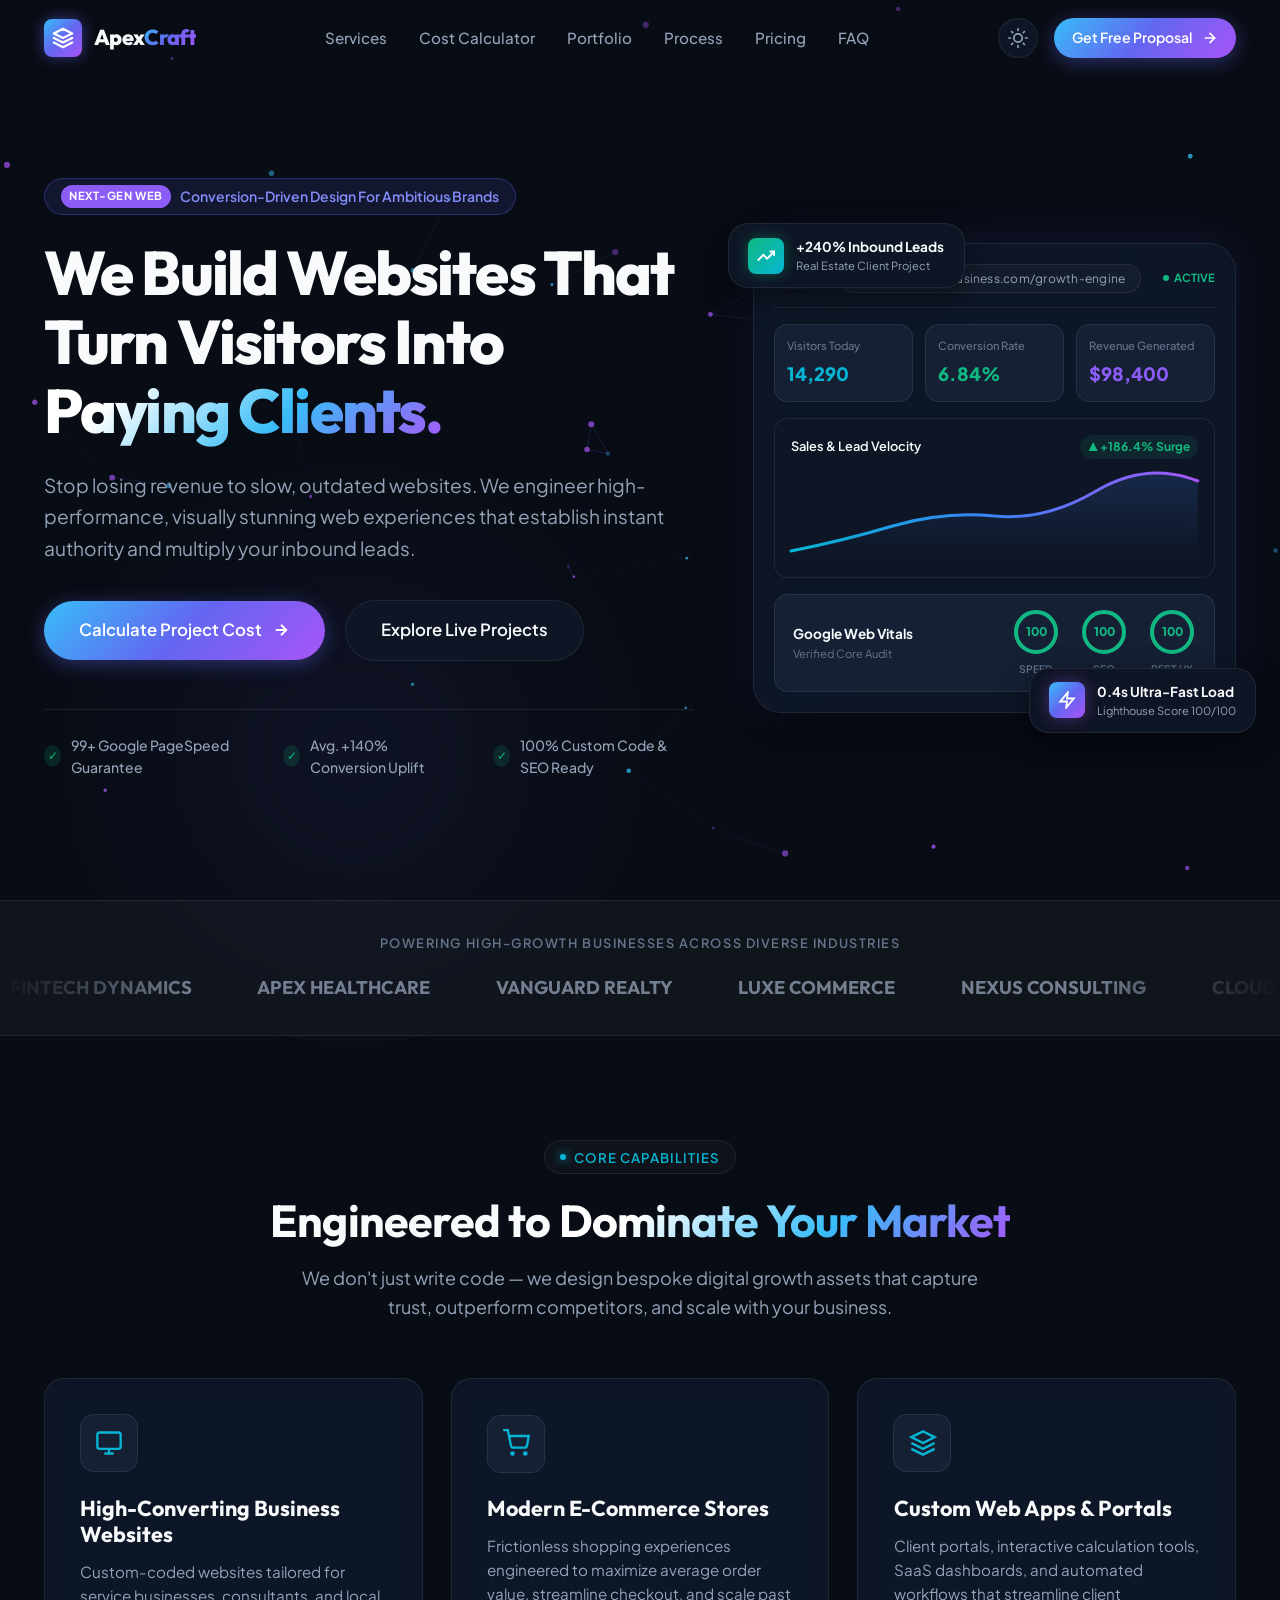
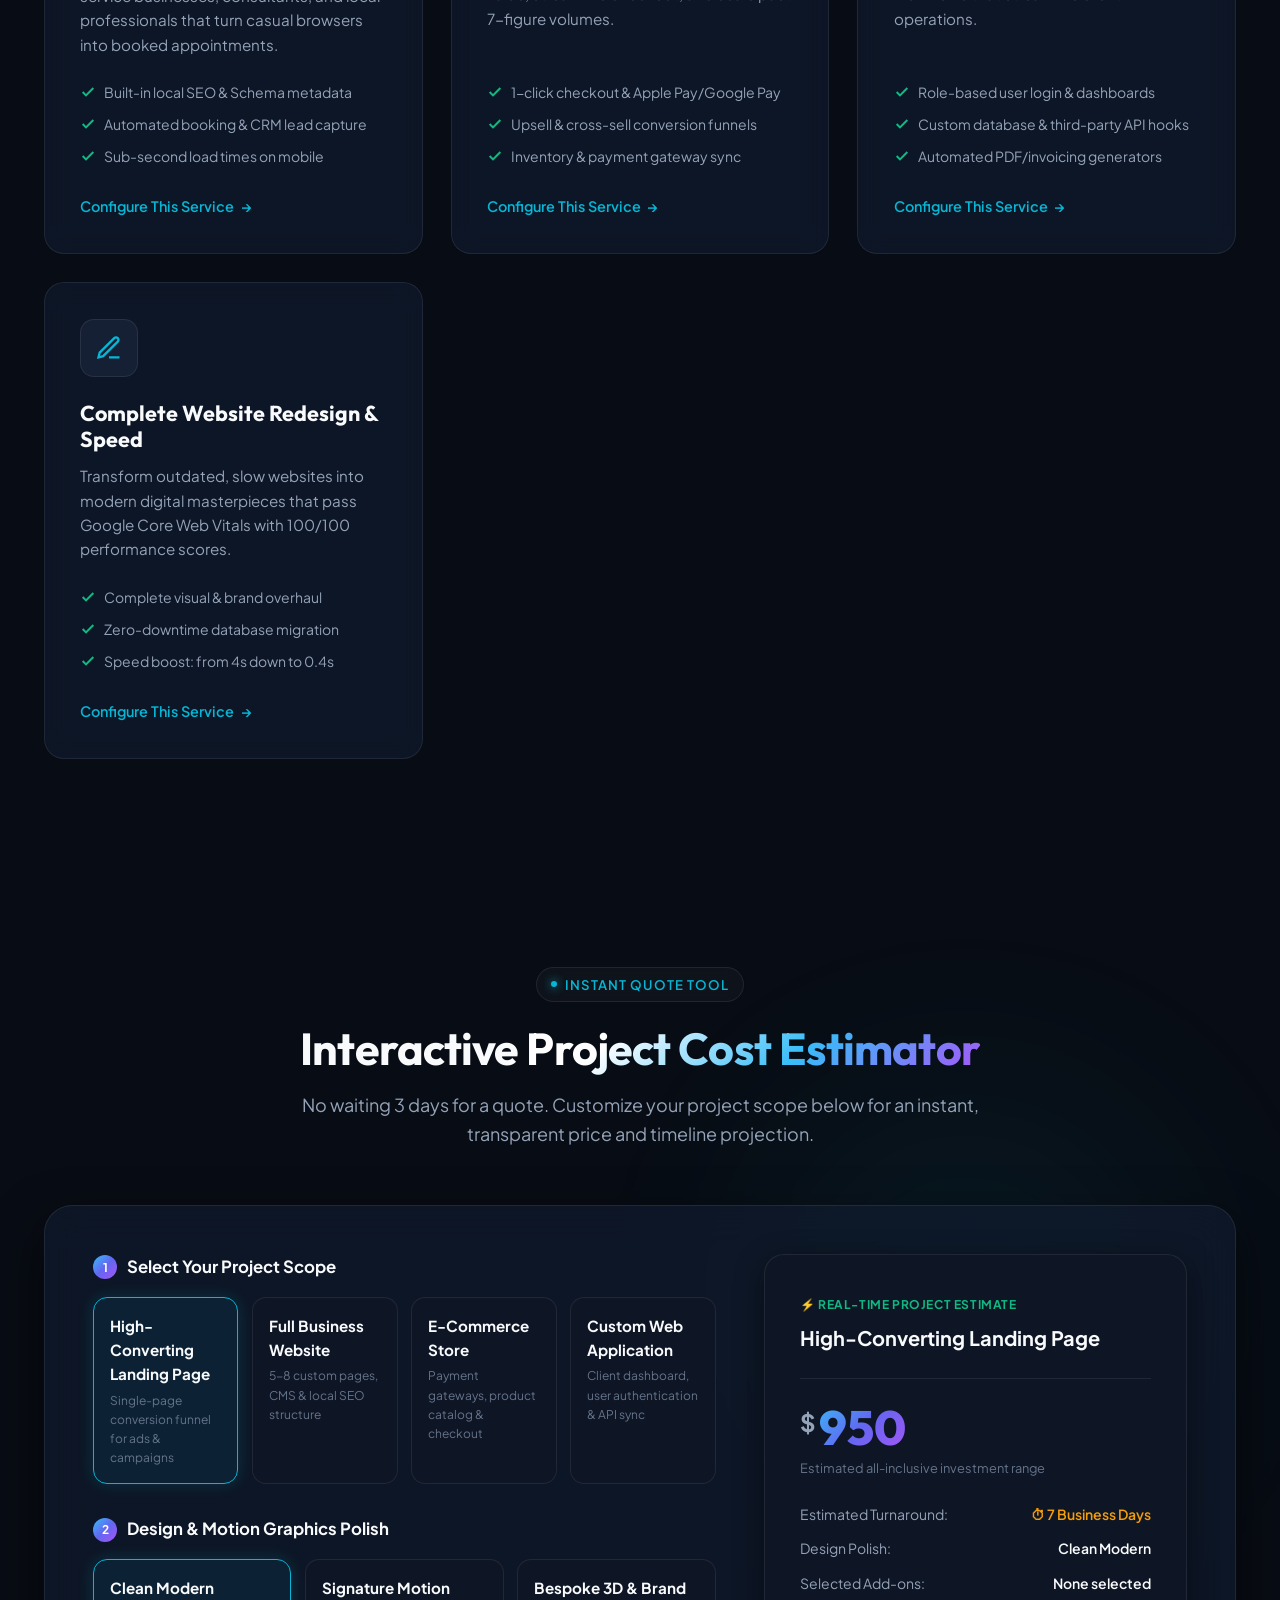
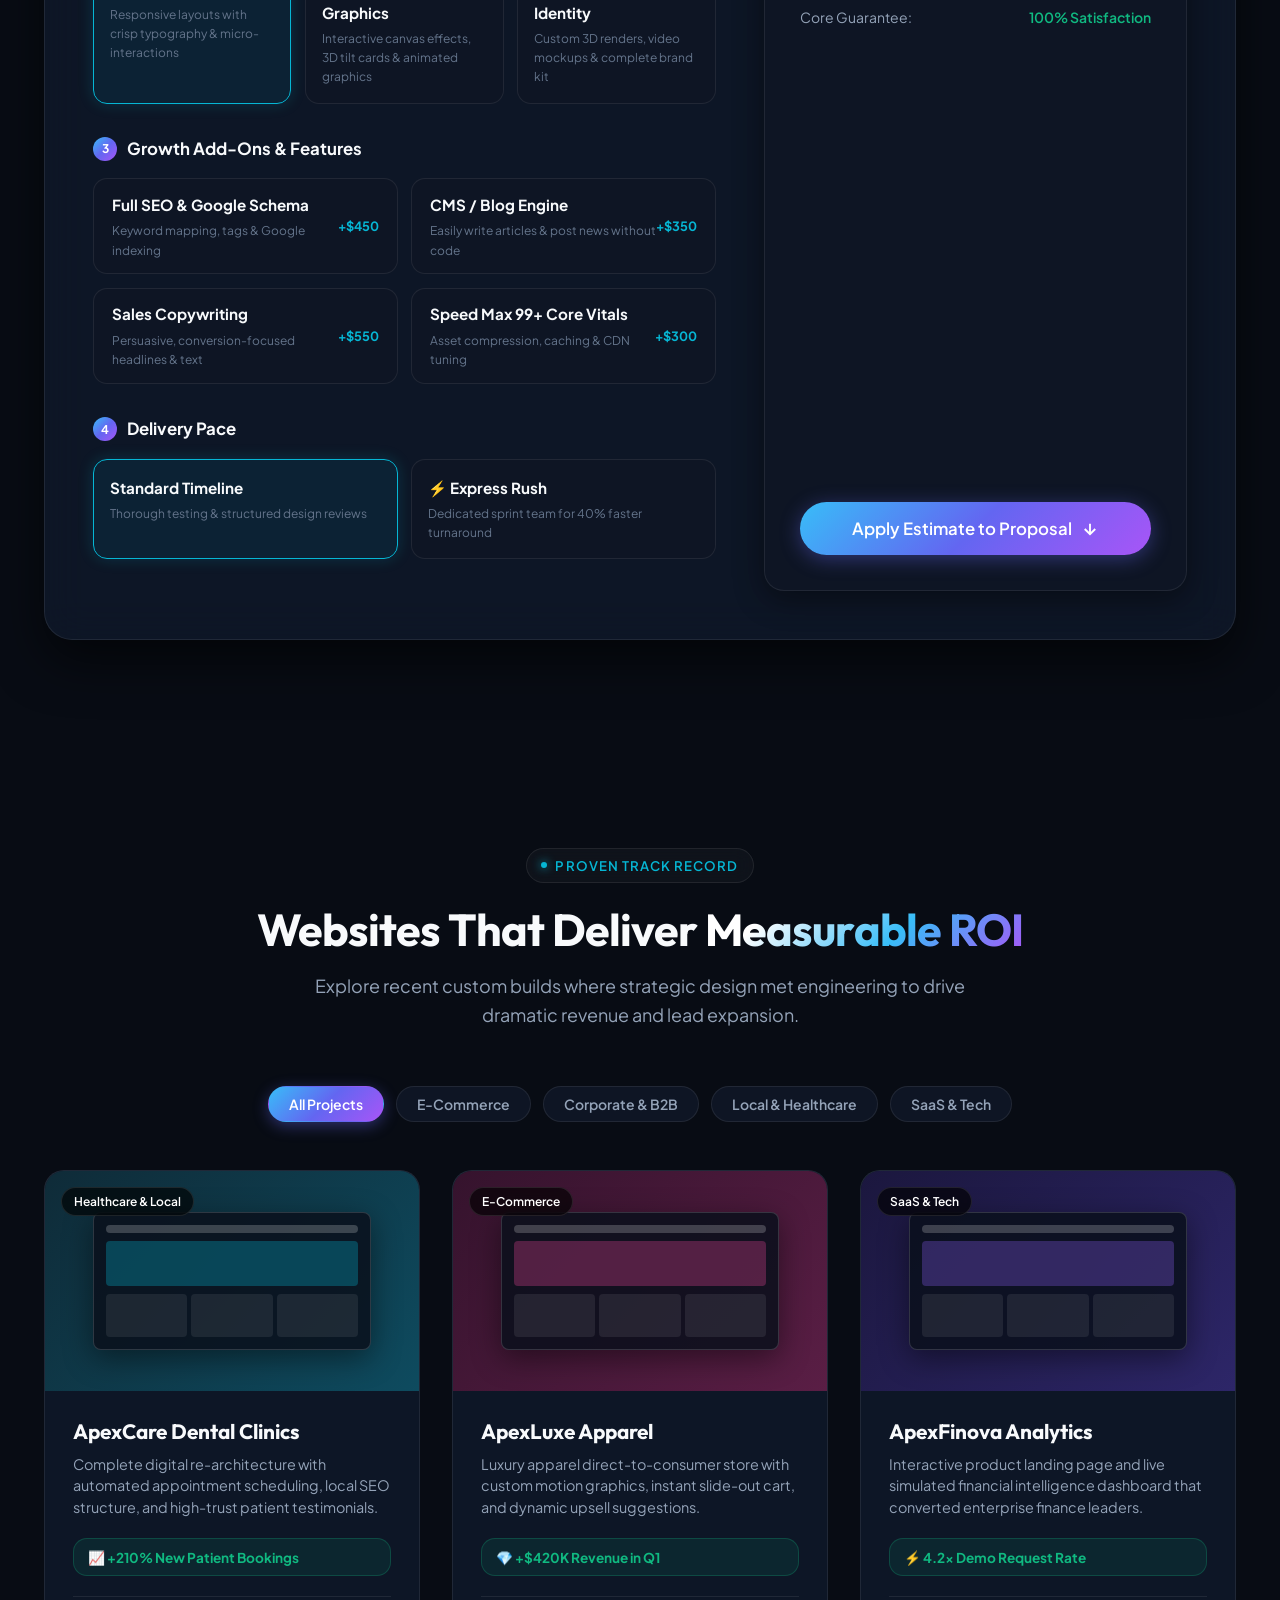
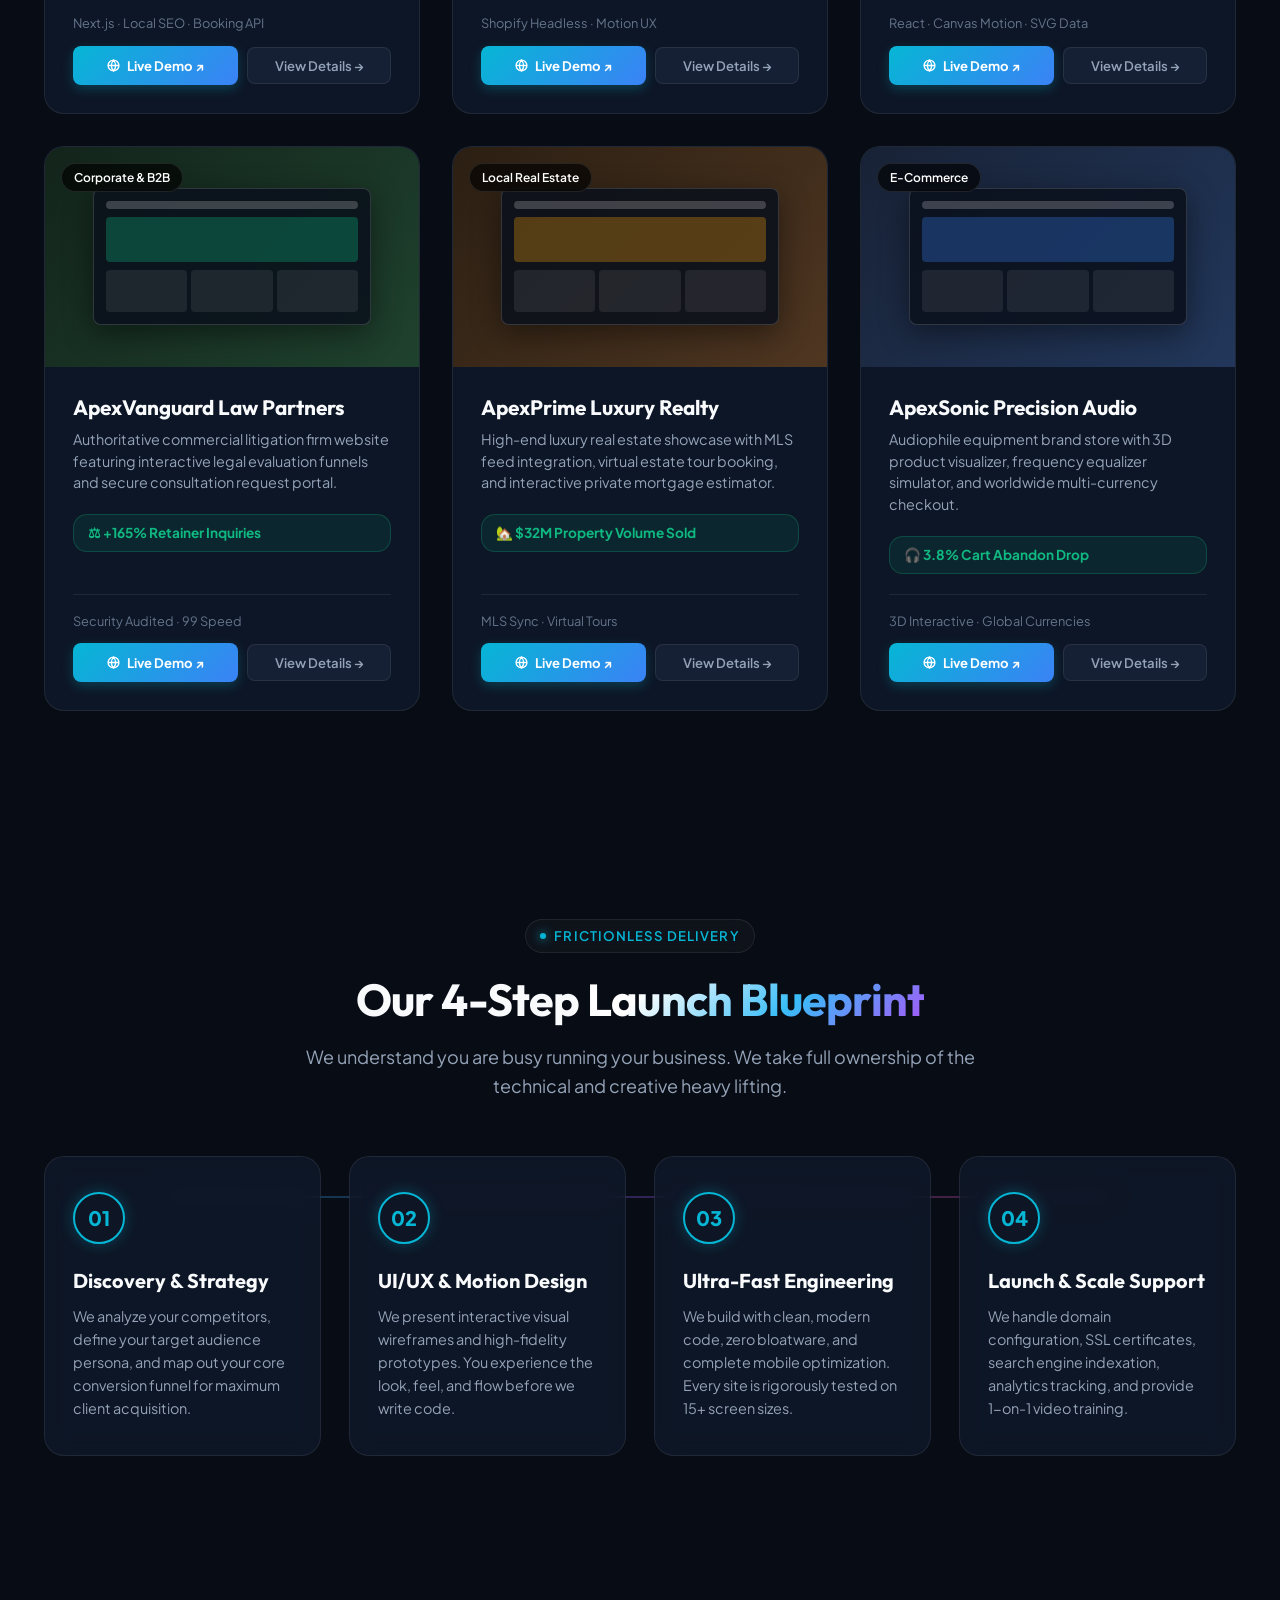
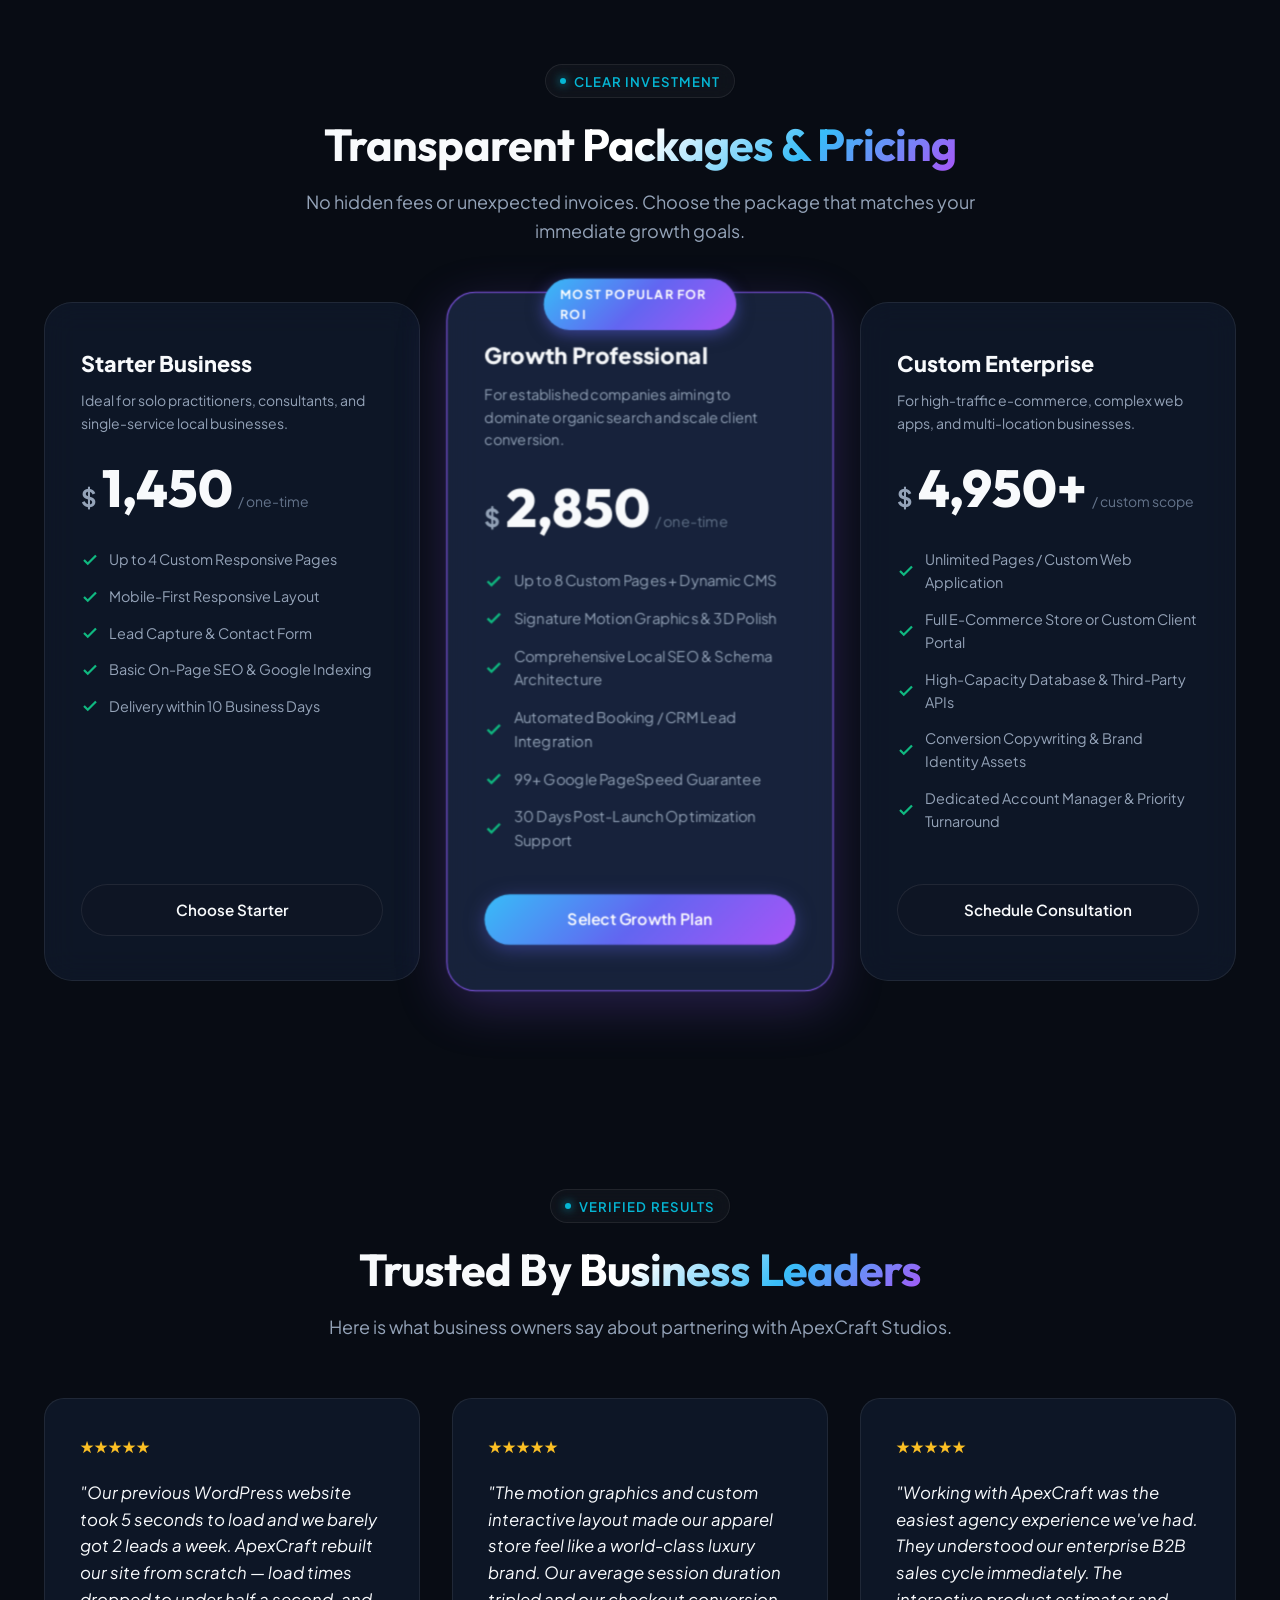
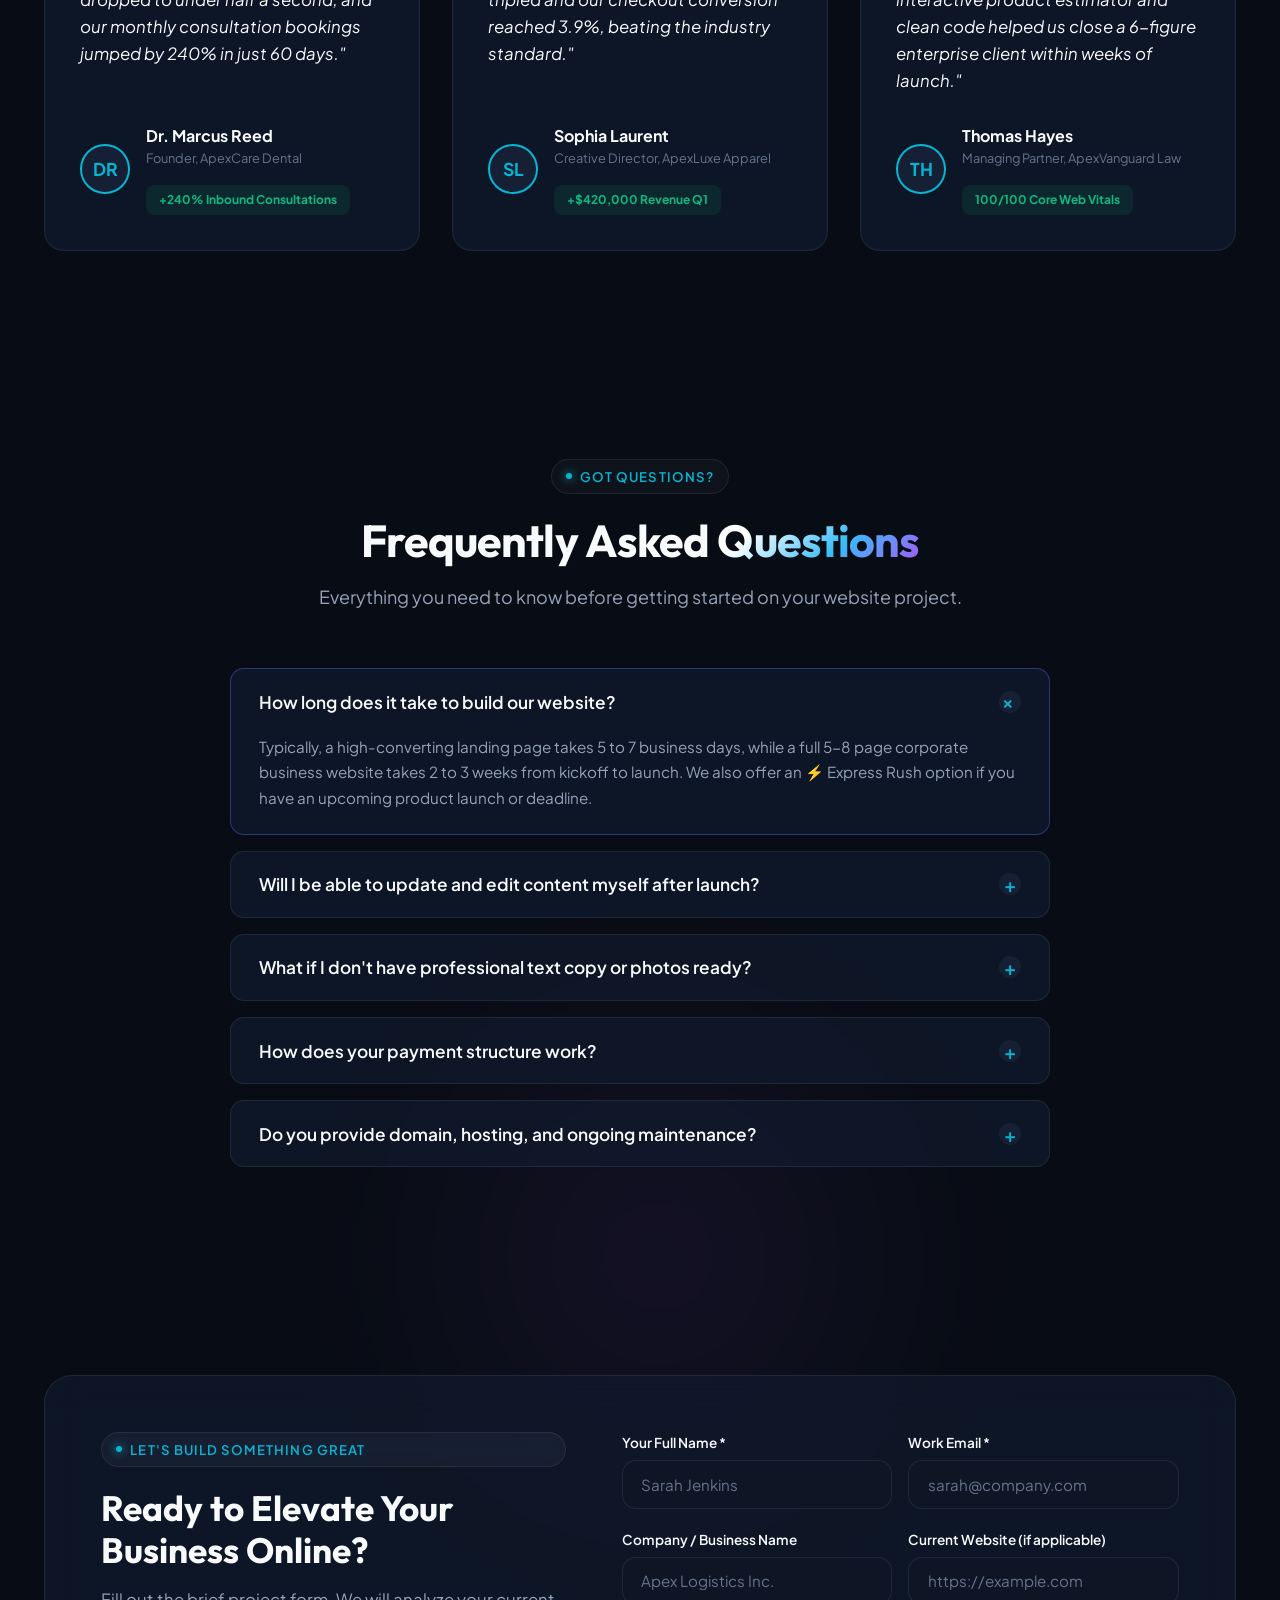
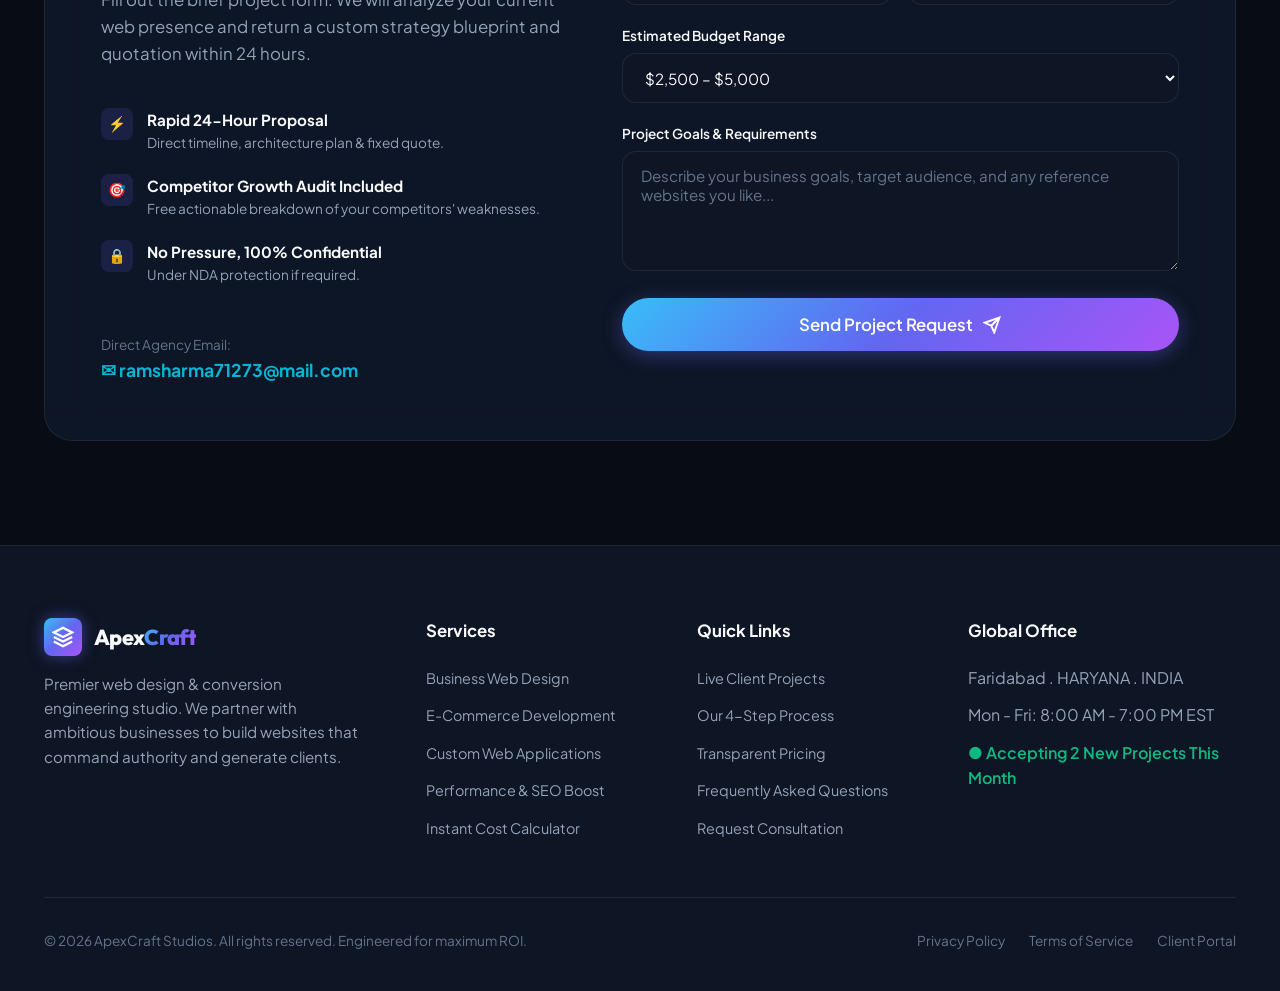
==== commit eed0ef7c: "Enhance mobile and tablet responsiveness and interactive navigation" ====
--- a/index.html
+++ b/index.html
@@ -1536,7 +1536,8 @@
 
           <div style="margin-top: auto;">
             <div style="font-size: 0.85rem; color: var(--text-muted);">Direct Agency Email:</div>
-            <a href="mailto:ramsharma71273@mail.com" style="font-size: 1.1rem; font-weight: 700; color: var(--brand-cyan); text-decoration: none; display: inline-flex; align-items: center; gap: 0.4rem; transition: color 0.2s;">
+            <a href="mailto:ramsharma71273@mail.com"
+              style="font-size: 1.1rem; font-weight: 700; color: var(--brand-cyan); text-decoration: none; display: inline-flex; align-items: center; gap: 0.4rem; transition: color 0.2s;">
               <span>✉ ramsharma71273@mail.com</span>
             </a>
           </div>
--- a/styles.css
+++ b/styles.css
@@ -2452,15 +2452,39 @@
 }
 
 /* ==========================================================================
-   Responsive Breakpoints
+   Comprehensive Responsive Breakpoints (Mobile & iPad / Tablet Compatibility)
    ========================================================================== */
+
+/* Tablet & iPad Landscape / Small Desktop (max-width: 1024px) */
 @media (max-width: 1024px) {
   .hero-grid {
     grid-template-columns: 1fr;
-    gap: 3rem;
+    gap: 3.5rem;
+    text-align: center;
+  }
+  .hero-content {
+    display: flex;
+    flex-direction: column;
+    align-items: center;
+  }
+  .hero-pill {
+    margin-left: auto;
+    margin-right: auto;
+  }
+  .hero-desc {
+    margin-left: auto;
+    margin-right: auto;
+  }
+  .hero-cta-group {
+    justify-content: center;
+  }
+  .hero-proof-list {
+    justify-content: center;
+    width: 100%;
   }
   .hero-visual-stage {
     max-width: 580px;
+    width: 100%;
     margin: 0 auto;
   }
   .calculator-container {
@@ -2478,23 +2502,98 @@
   }
   .contact-wrapper {
     grid-template-columns: 1fr;
+    padding: 2.5rem;
   }
   .footer-grid {
     grid-template-columns: 1fr 1fr;
-  }
-}
-
-@media (max-width: 768px) {
+    gap: 2.5rem;
+  }
+}
+
+/* iPad Portrait & Tablets (max-width: 900px) */
+@media (max-width: 900px) {
   .nav-links {
     display: none;
+    position: fixed;
+    top: 70px;
+    left: 0;
+    right: 0;
+    background: var(--bg-surface);
+    border-bottom: 1px solid var(--border-subtle);
+    flex-direction: column;
+    padding: 1.75rem 2rem;
+    gap: 1.25rem;
+    box-shadow: var(--shadow-lg);
+    z-index: 999;
+    backdrop-filter: blur(20px);
+    -webkit-backdrop-filter: blur(20px);
+    animation: fadeInDown 0.25s ease-out;
+  }
+  .nav-links.mobile-open {
+    display: flex !important;
+  }
+  .nav-link {
+    font-size: 1.1rem;
+    padding: 0.5rem 0;
+    border-bottom: 1px solid var(--border-subtle);
+    width: 100%;
   }
   .mobile-toggle {
-    display: block;
+    display: flex;
+    align-items: center;
+    justify-content: center;
+    width: 40px;
+    height: 40px;
+    border-radius: var(--radius-sm);
+    background: var(--bg-surface);
+    border: 1px solid var(--border-subtle);
+  }
+  .services-grid {
+    grid-template-columns: 1fr 1fr;
+  }
+  .pricing-grid {
+    grid-template-columns: 1fr;
+    max-width: 500px;
+    margin: 0 auto;
+  }
+  .pricing-card.featured {
+    transform: none;
+  }
+  .pricing-card.featured:hover {
+    transform: translateY(-6px);
+  }
+  .portfolio-filter-bar {
+    overflow-x: auto;
+    flex-wrap: nowrap;
+    justify-content: flex-start;
+    padding: 0.5rem 0.25rem 1rem;
+    -webkit-overflow-scrolling: touch;
+    scrollbar-width: none;
+  }
+  .portfolio-filter-bar::-webkit-scrollbar {
+    display: none;
+  }
+  .filter-btn {
+    white-space: nowrap;
+    flex-shrink: 0;
+  }
+}
+
+/* Mobile Phones (max-width: 768px) */
+@media (max-width: 768px) {
+  .section {
+    padding: 4.5rem 0;
+  }
+  .hero-title {
+    font-size: clamp(2rem, 8vw, 2.75rem);
   }
   .hero-proof-list {
     flex-direction: column;
-    align-items: flex-start;
+    align-items: center;
     gap: 0.75rem;
+  }
+  .services-grid {
+    grid-template-columns: 1fr;
   }
   .addons-grid {
     grid-template-columns: 1fr;
@@ -2503,6 +2602,9 @@
     grid-template-columns: 1fr;
   }
   .process-grid {
+    grid-template-columns: 1fr;
+  }
+  .testimonials-grid {
     grid-template-columns: 1fr;
   }
   .footer-grid {
@@ -2514,4 +2616,117 @@
     gap: 1rem;
     text-align: center;
   }
-}
+  .contact-wrapper {
+    padding: 1.75rem 1.25rem;
+  }
+  .modal-card {
+    padding: 1.5rem;
+    max-height: 85vh;
+  }
+  .demo-modal-window {
+    width: 98vw;
+    height: 95vh;
+    border-radius: 12px;
+  }
+  .demo-browser-header {
+    padding: 0.6rem 0.75rem;
+    gap: 0.5rem;
+  }
+  .browser-url-bar {
+    min-width: 140px;
+    font-size: 0.75rem;
+    padding: 0.3rem 0.6rem;
+  }
+  .device-switcher {
+    display: none;
+  }
+  .btn-open-external span {
+    display: none;
+  }
+  .btn-open-external::after {
+    content: '↗';
+    font-size: 0.9rem;
+  }
+}
+
+/* Small Mobile Phones (max-width: 480px) */
+@media (max-width: 480px) {
+  .container {
+    padding-left: 1rem;
+    padding-right: 1rem;
+  }
+  .header .btn-sm {
+    display: none;
+  }
+  .hero-pill {
+    font-size: 0.75rem;
+    padding: 0.3rem 0.75rem;
+  }
+  .hero-cta-group {
+    flex-direction: column;
+    width: 100%;
+  }
+  .hero-cta-group .btn {
+    width: 100%;
+  }
+  .floating-badge {
+    position: relative;
+    top: auto !important;
+    bottom: auto !important;
+    left: auto !important;
+    right: auto !important;
+    margin: 0.75rem auto;
+    width: fit-content;
+    animation: none;
+  }
+  .floating-badge-1,
+  .floating-badge-2 {
+    display: flex;
+  }
+  .mockup-top-metrics {
+    grid-template-columns: 1fr;
+    gap: 0.5rem;
+  }
+  .speed-scores {
+    gap: 0.75rem;
+  }
+  .speed-circle-wrapper {
+    width: 40px;
+    height: 40px;
+  }
+  .speed-circle-svg {
+    width: 40px;
+    height: 40px;
+  }
+  .speed-circle-score {
+    font-size: 0.68rem;
+  }
+  .calc-price-display .price-range {
+    font-size: 2.75rem;
+  }
+  .project-actions {
+    flex-direction: column;
+  }
+  .btn-demo-action,
+  .btn-case-action {
+    width: 100%;
+  }
+  .toast-notice {
+    left: 1rem;
+    right: 1rem;
+    bottom: 1rem;
+    font-size: 0.85rem;
+    padding: 0.75rem 1rem;
+  }
+}
+
+@keyframes fadeInDown {
+  from {
+    opacity: 0;
+    transform: translateY(-10px);
+  }
+  to {
+    opacity: 1;
+    transform: translateY(0);
+  }
+}
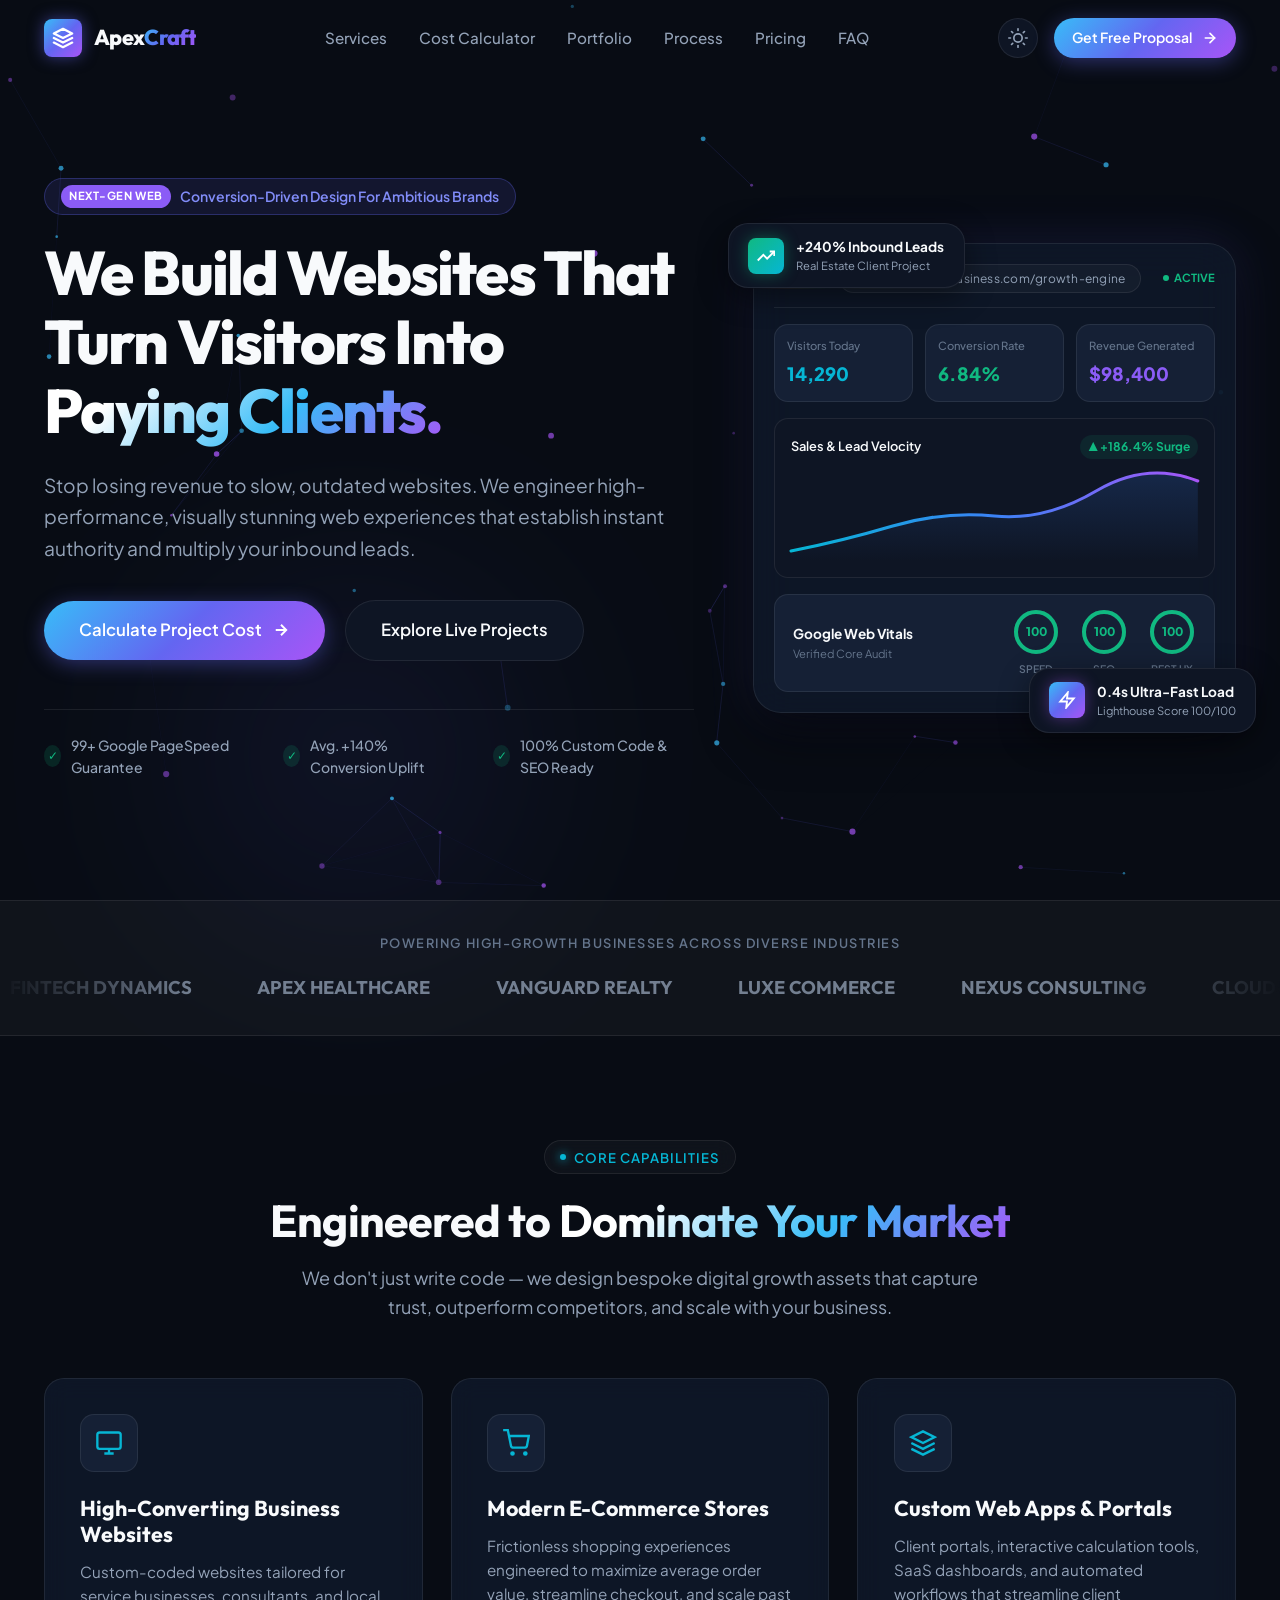
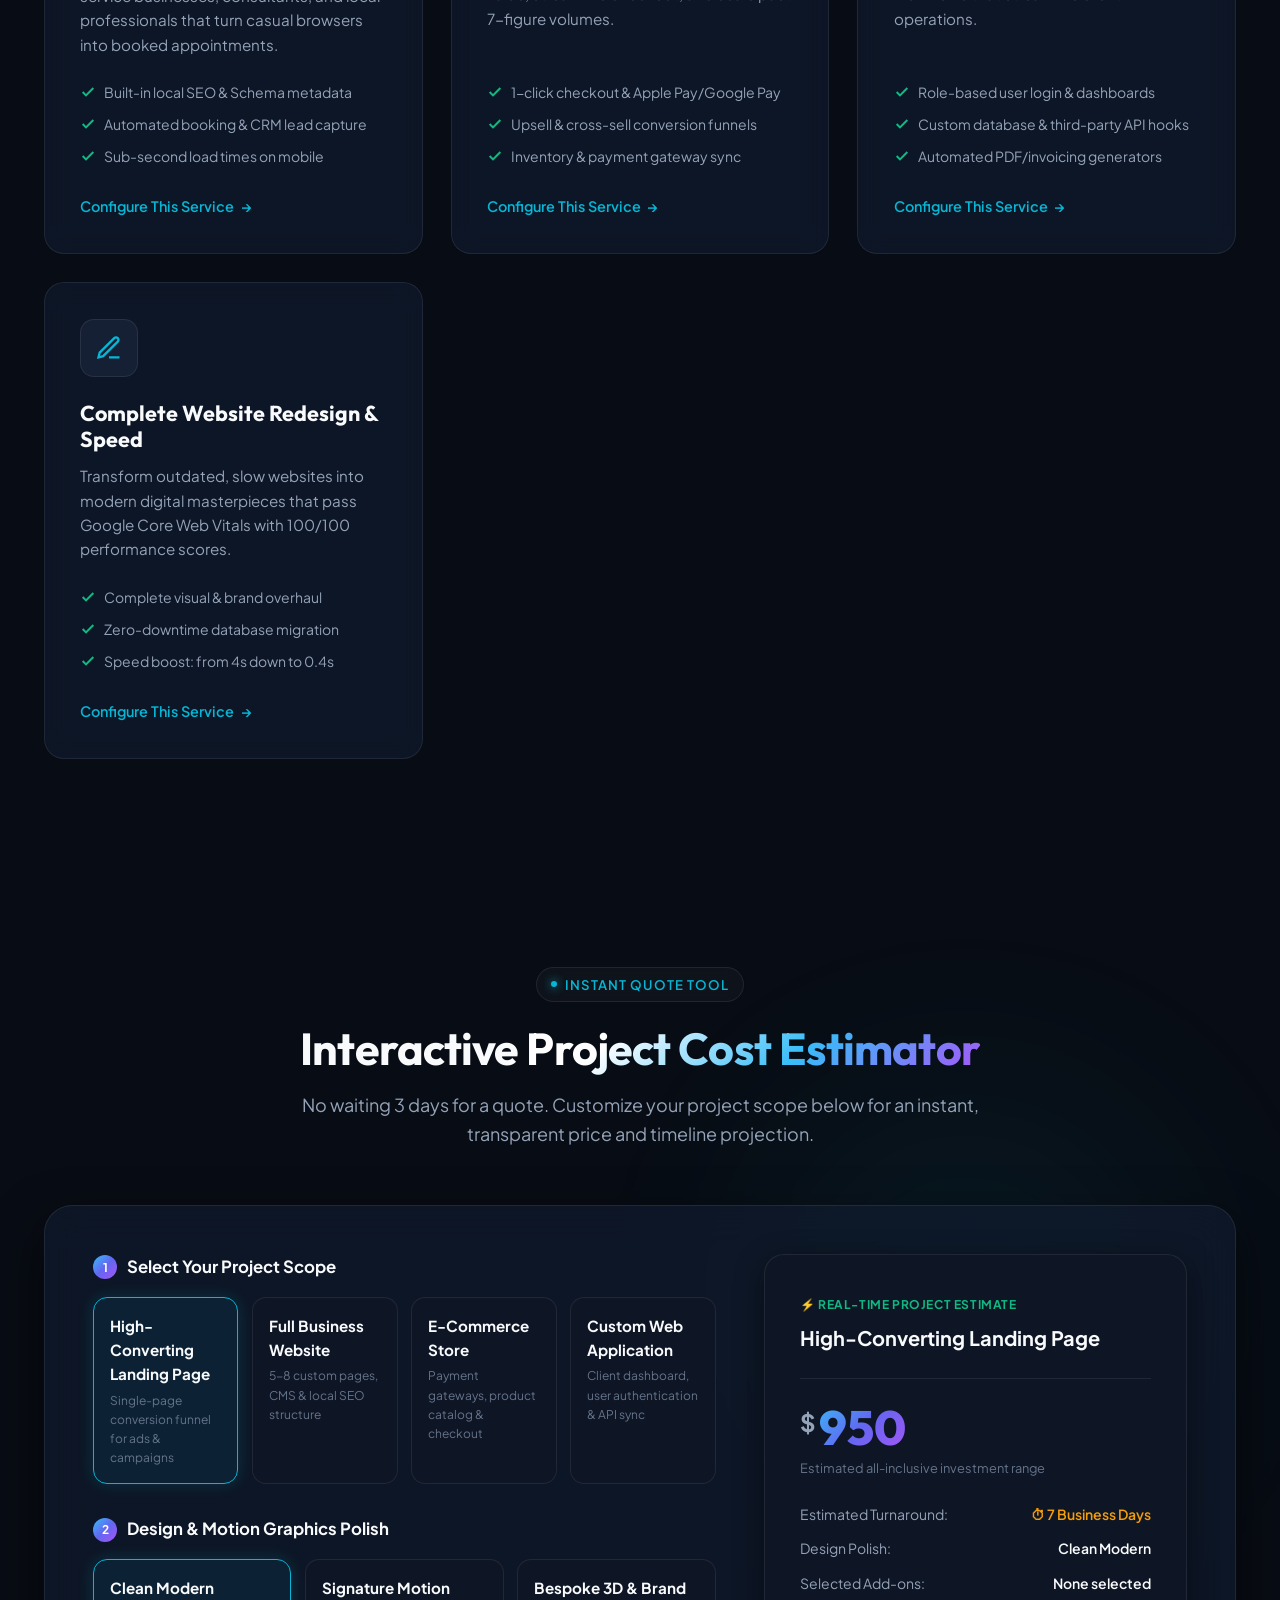
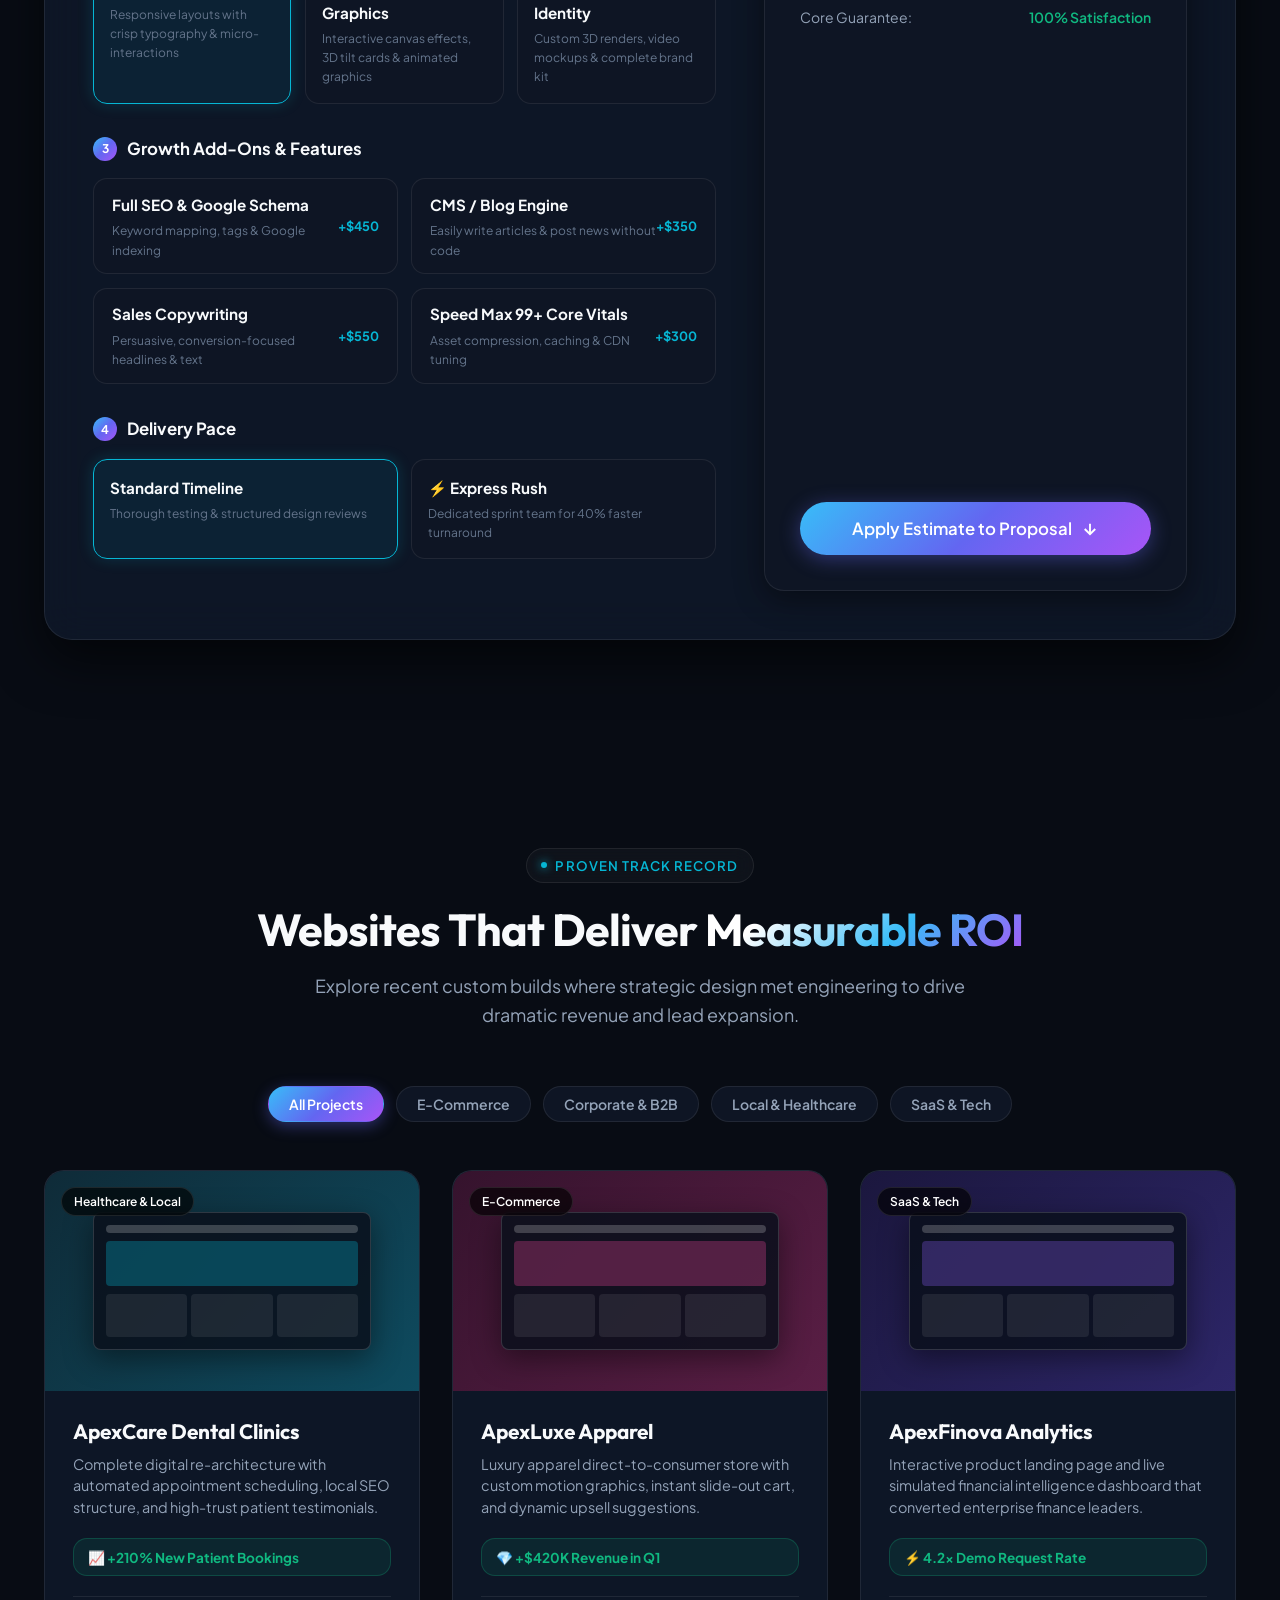
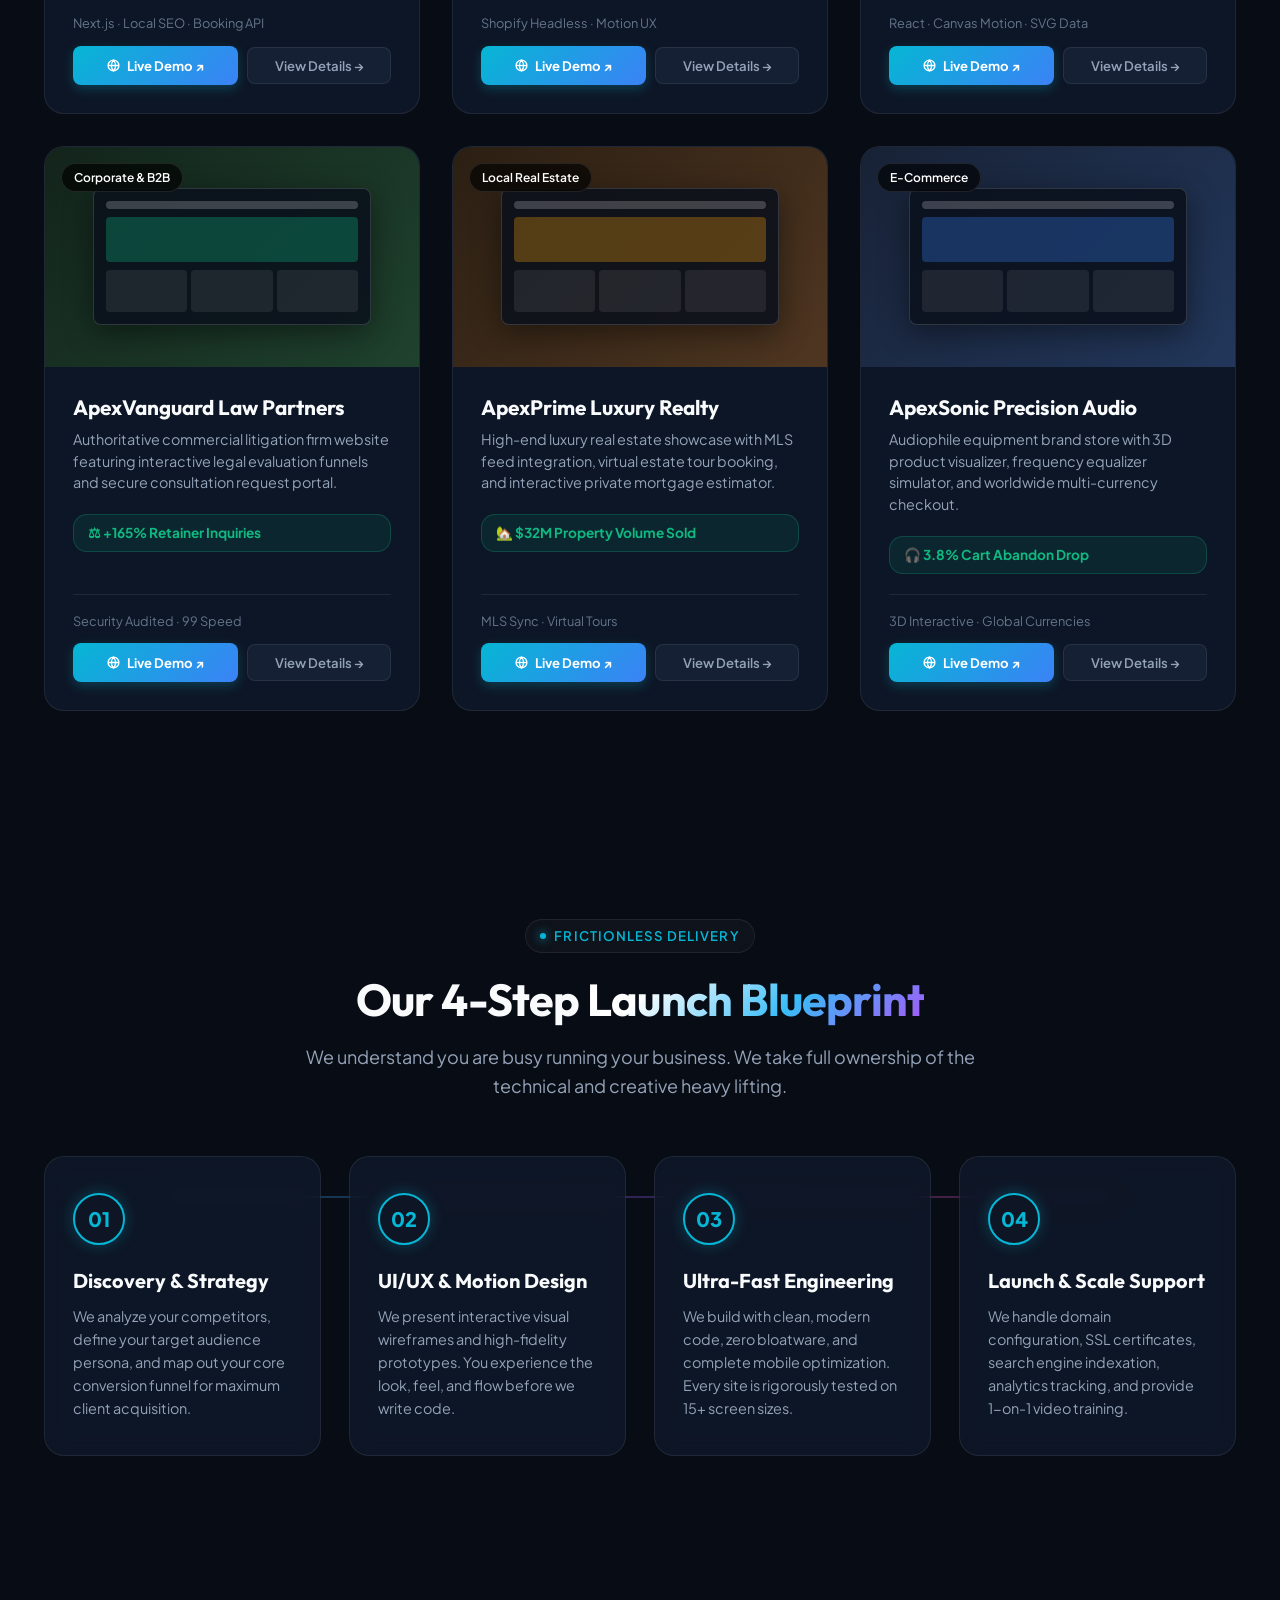
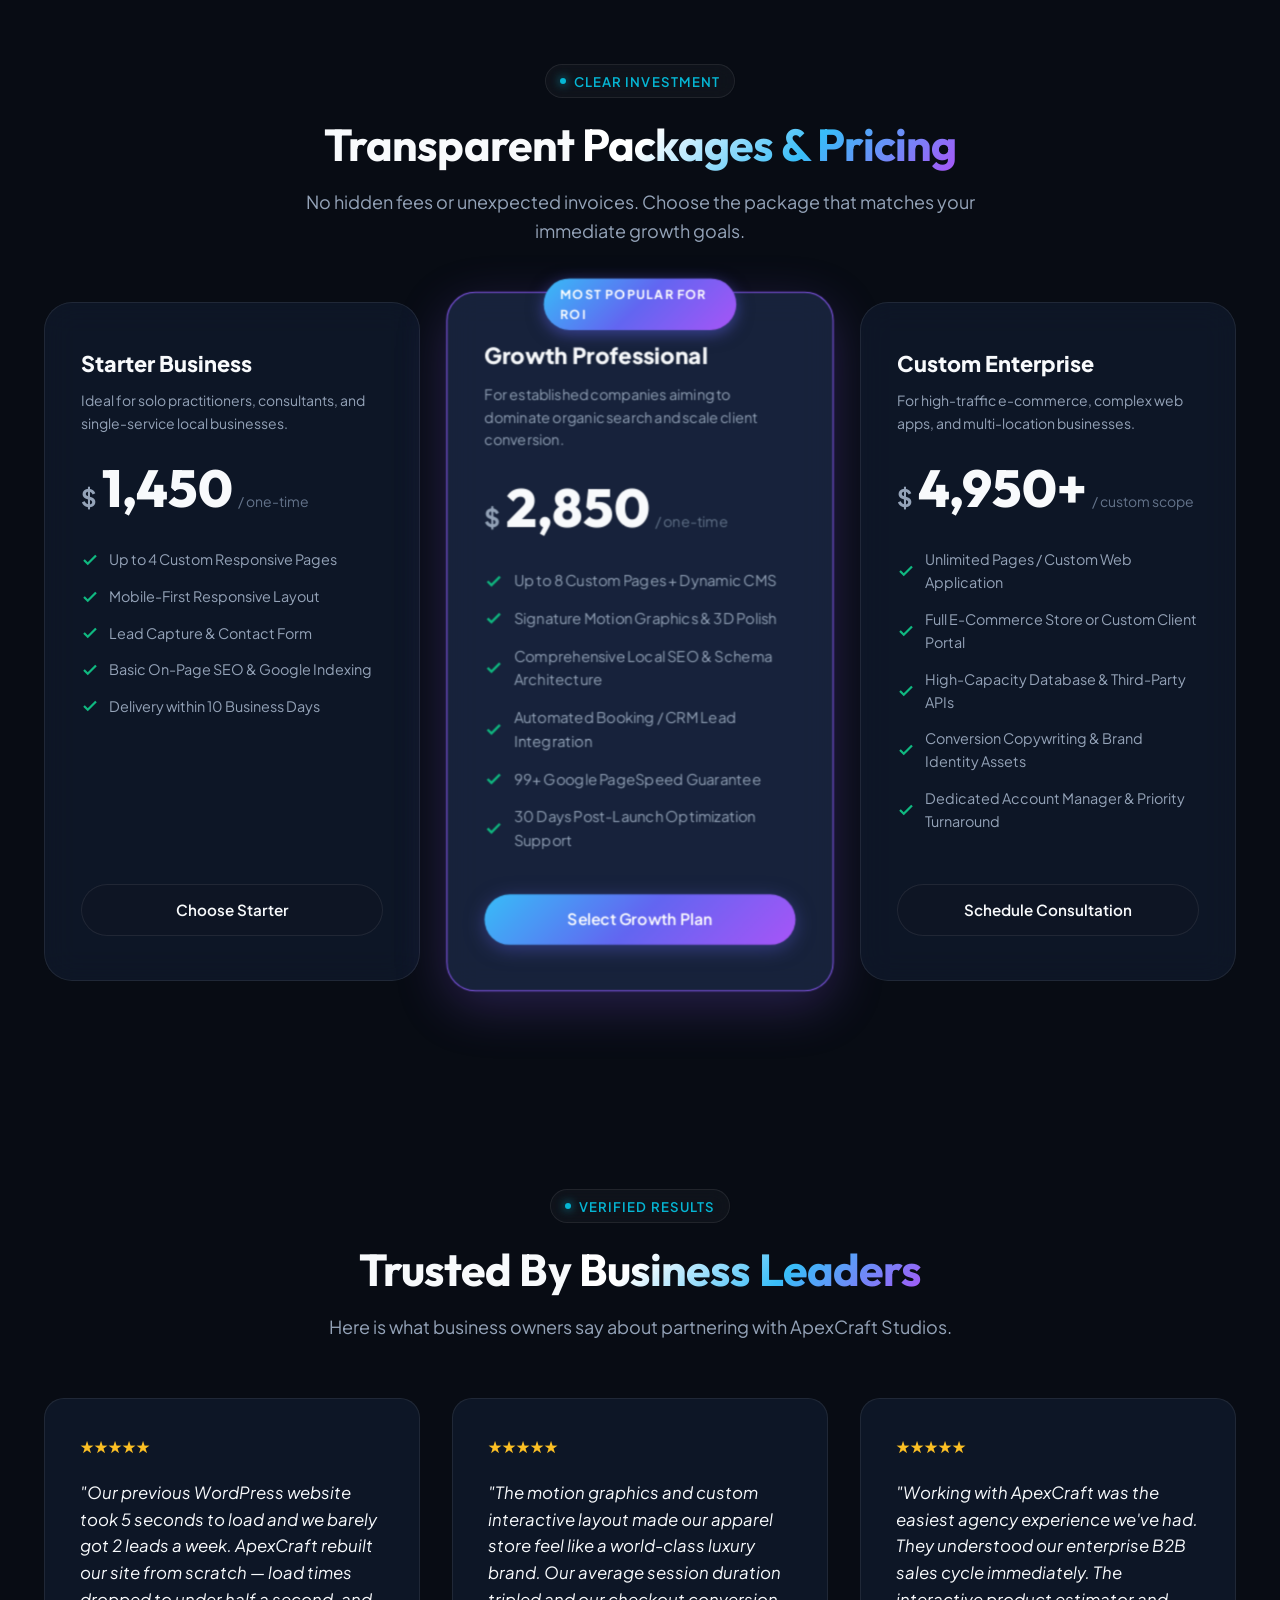
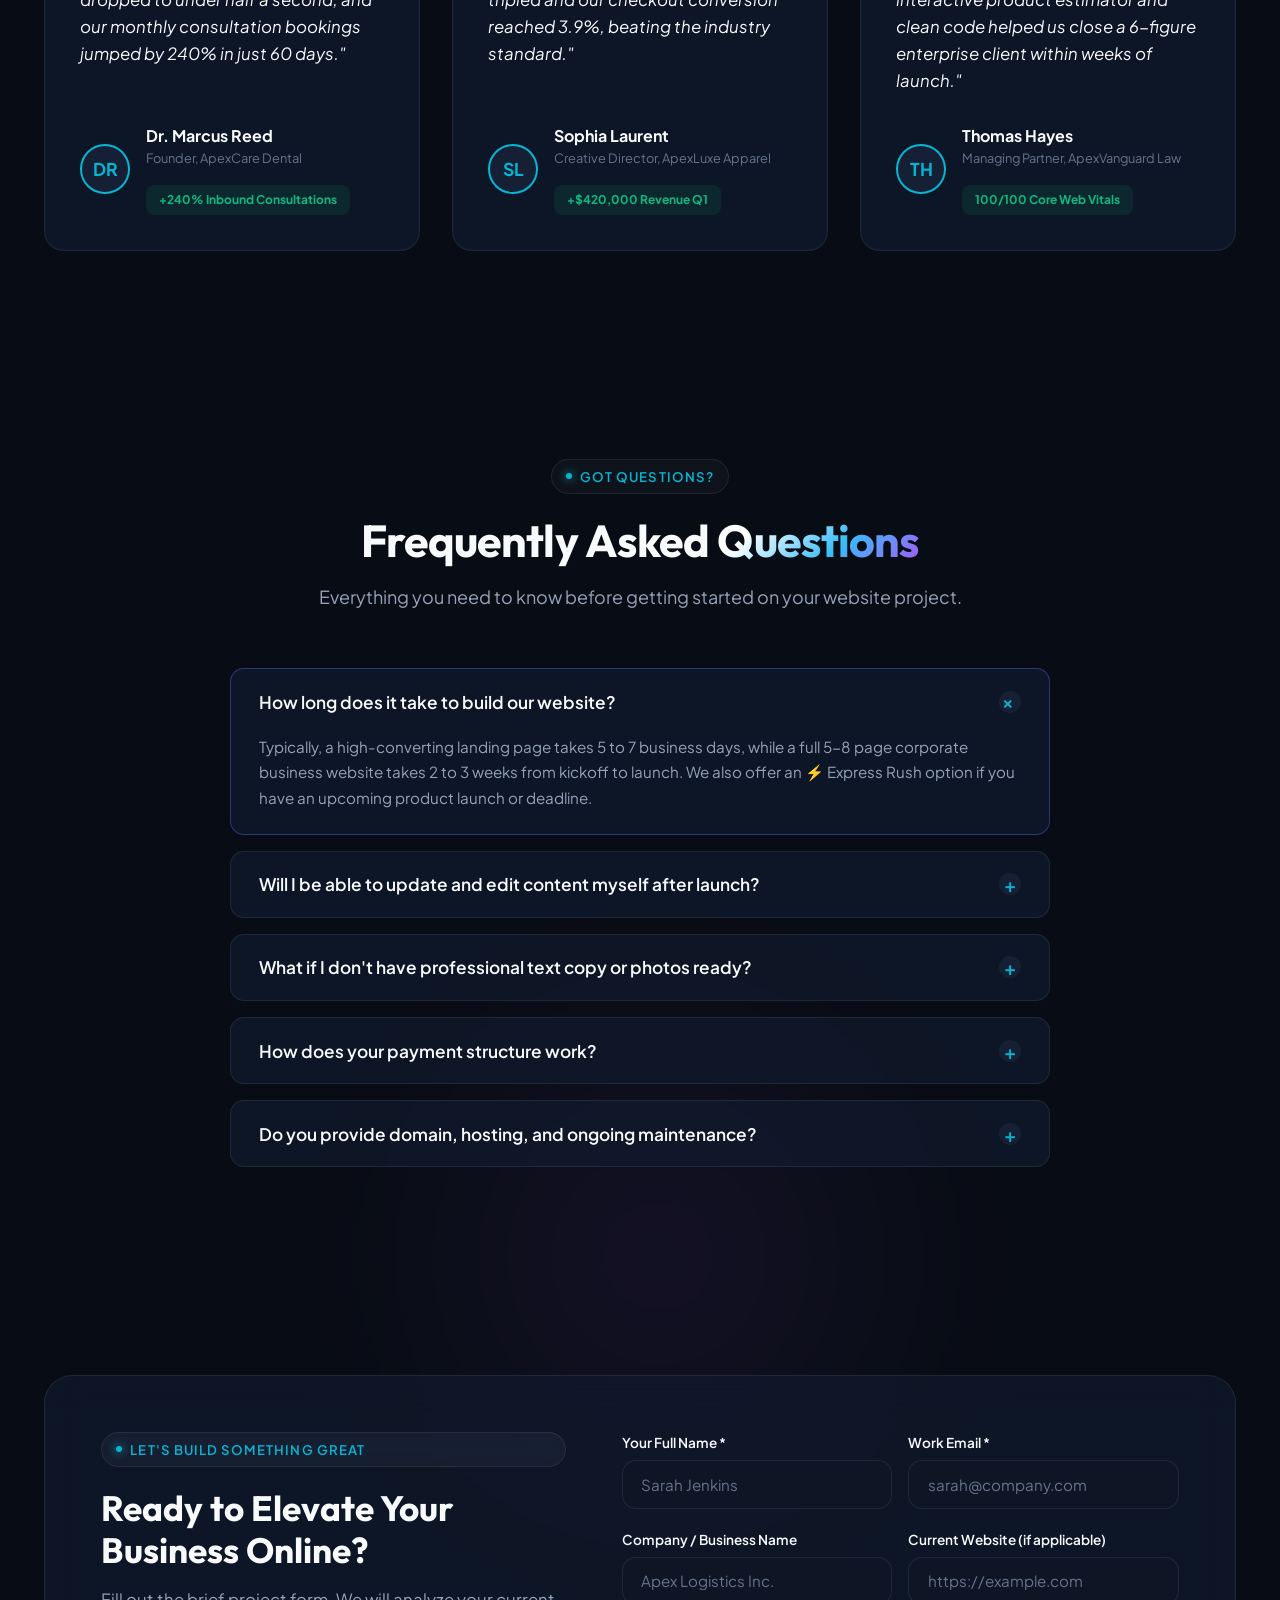
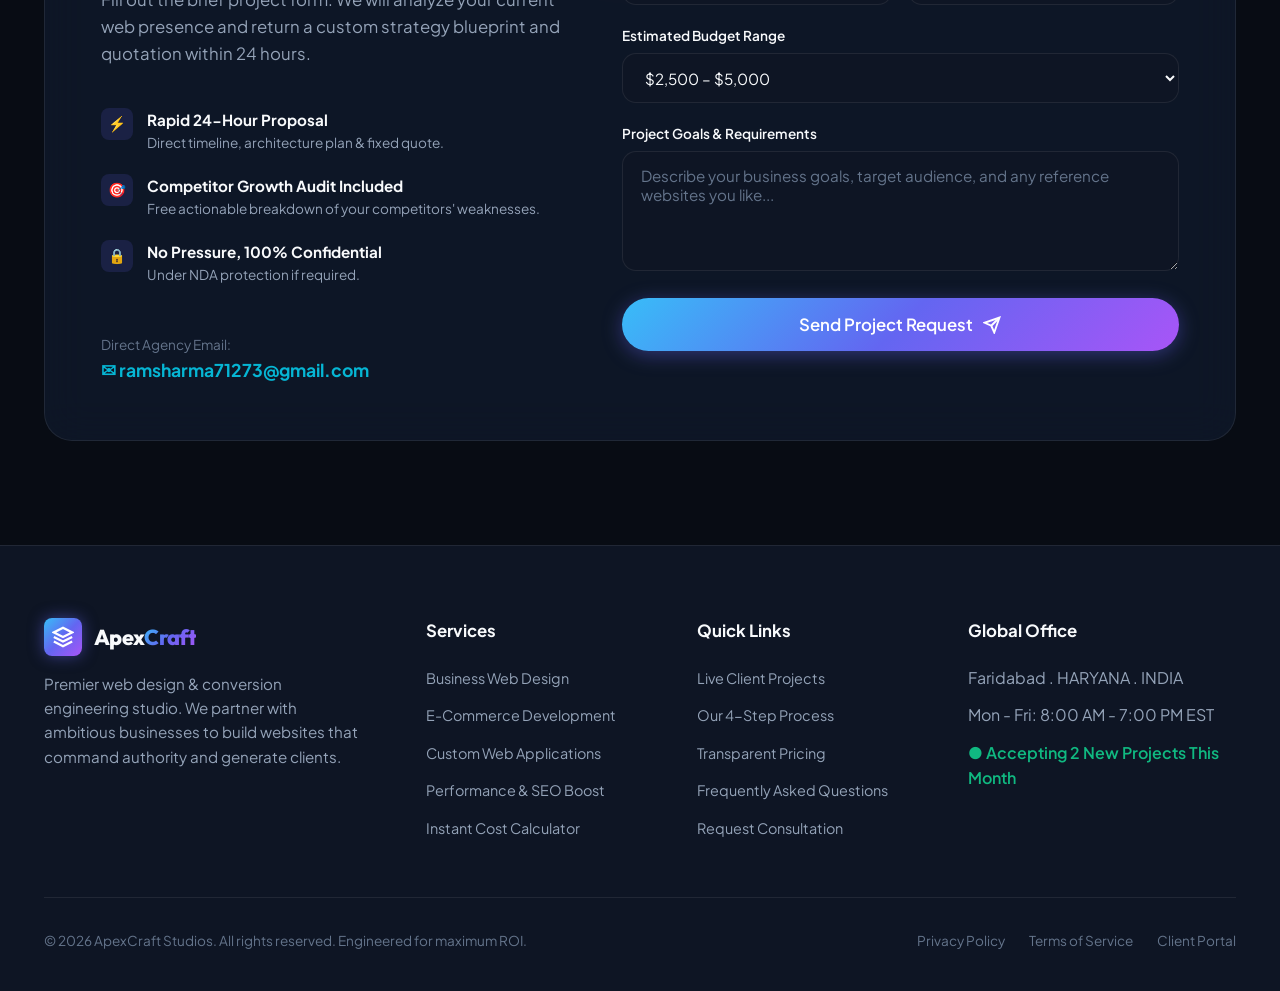
==== commit e596ed58: "Enable direct email delivery to ramsharma71273@gmail.com and enhance mobile responsiveness" ====
--- a/index.html
+++ b/index.html
@@ -55,6 +55,7 @@
           <li><a href="#process" class="nav-link">Process</a></li>
           <li><a href="#pricing" class="nav-link">Pricing</a></li>
           <li><a href="#faq" class="nav-link">FAQ</a></li>
+          <li class="nav-mobile-cta"><a href="#contact" class="btn btn-primary btn-sm nav-link" style="width: 100%; justify-content: center;">Get Free Proposal →</a></li>
         </ul>
       </nav>
 
@@ -1536,9 +1537,9 @@
 
           <div style="margin-top: auto;">
             <div style="font-size: 0.85rem; color: var(--text-muted);">Direct Agency Email:</div>
-            <a href="mailto:ramsharma71273@mail.com"
+            <a href="mailto:ramsharma71273@gmail.com"
               style="font-size: 1.1rem; font-weight: 700; color: var(--brand-cyan); text-decoration: none; display: inline-flex; align-items: center; gap: 0.4rem; transition: color 0.2s;">
-              <span>✉ ramsharma71273@mail.com</span>
+              <span>✉ ramsharma71273@gmail.com</span>
             </a>
           </div>
         </div>
--- a/styles.css
+++ b/styles.css
@@ -2452,8 +2452,13 @@
 }
 
 /* ==========================================================================
-   Comprehensive Responsive Breakpoints (Mobile & iPad / Tablet Compatibility)
+   Comprehensive Responsive Breakpoints (Mobile Phones, iPad & Tablets)
    ========================================================================== */
+
+/* Nav mobile CTA hidden by default on desktop */
+.nav-mobile-cta {
+  display: none;
+}
 
 /* Tablet & iPad Landscape / Small Desktop (max-width: 1024px) */
 @media (max-width: 1024px) {
@@ -2521,19 +2526,24 @@
     background: var(--bg-surface);
     border-bottom: 1px solid var(--border-subtle);
     flex-direction: column;
-    padding: 1.75rem 2rem;
-    gap: 1.25rem;
+    padding: 1.5rem 1.75rem;
+    gap: 1rem;
     box-shadow: var(--shadow-lg);
     z-index: 999;
-    backdrop-filter: blur(20px);
-    -webkit-backdrop-filter: blur(20px);
+    backdrop-filter: blur(24px);
+    -webkit-backdrop-filter: blur(24px);
     animation: fadeInDown 0.25s ease-out;
   }
   .nav-links.mobile-open {
     display: flex !important;
   }
+  .nav-mobile-cta {
+    display: block;
+    width: 100%;
+    margin-top: 0.5rem;
+  }
   .nav-link {
-    font-size: 1.1rem;
+    font-size: 1.05rem;
     padding: 0.5rem 0;
     border-bottom: 1px solid var(--border-subtle);
     width: 100%;
@@ -2542,18 +2552,20 @@
     display: flex;
     align-items: center;
     justify-content: center;
-    width: 40px;
-    height: 40px;
+    width: 42px;
+    height: 42px;
     border-radius: var(--radius-sm);
     background: var(--bg-surface);
     border: 1px solid var(--border-subtle);
+    cursor: pointer;
   }
   .services-grid {
     grid-template-columns: 1fr 1fr;
+    gap: 1.5rem;
   }
   .pricing-grid {
     grid-template-columns: 1fr;
-    max-width: 500px;
+    max-width: 480px;
     margin: 0 auto;
   }
   .pricing-card.featured {
@@ -2581,31 +2593,156 @@
 
 /* Mobile Phones (max-width: 768px) */
 @media (max-width: 768px) {
+  html, body {
+    overflow-x: hidden !important;
+    width: 100%;
+    position: relative;
+  }
+  .header {
+    padding: 0.75rem 0;
+  }
+  .header.scrolled {
+    padding: 0.6rem 0;
+  }
+  .header .btn-sm {
+    display: none;
+  }
   .section {
-    padding: 4.5rem 0;
+    padding: 4rem 0;
+  }
+  .hero-section {
+    padding-top: 5rem;
+    padding-bottom: 3.5rem;
+  }
+  .hero-pill {
+    font-size: 0.78rem;
+    padding: 0.35rem 0.75rem;
+    flex-wrap: wrap;
+    justify-content: center;
+    text-align: center;
+    margin-bottom: 1.25rem;
   }
   .hero-title {
-    font-size: clamp(2rem, 8vw, 2.75rem);
+    font-size: clamp(1.85rem, 7.5vw, 2.5rem);
+    line-height: 1.2;
+    margin-bottom: 1.25rem;
+    word-break: break-word;
+  }
+  .hero-desc {
+    font-size: 1rem;
+    line-height: 1.55;
+    margin-bottom: 1.75rem;
+  }
+  .hero-cta-group {
+    flex-direction: column;
+    width: 100%;
+    gap: 0.75rem;
+  }
+  .hero-cta-group .btn {
+    width: 100%;
+    justify-content: center;
   }
   .hero-proof-list {
     flex-direction: column;
     align-items: center;
     gap: 0.75rem;
+    text-align: center;
+  }
+  .floating-badge {
+    position: relative !important;
+    top: auto !important;
+    bottom: auto !important;
+    left: auto !important;
+    right: auto !important;
+    margin: 0.75rem auto !important;
+    width: 100%;
+    max-width: 320px;
+    box-sizing: border-box;
+    animation: none !important;
+    justify-content: center;
+  }
+  .interactive-mockup-frame {
+    padding: 1rem;
+    border-radius: var(--radius-lg);
+  }
+  .mockup-window-header {
+    gap: 0.5rem;
+  }
+  .mockup-url-bar {
+    max-width: 160px;
+    font-size: 0.7rem;
+    padding: 0.2rem 0.5rem;
+  }
+  .mockup-top-metrics {
+    grid-template-columns: 1fr;
+    gap: 0.5rem;
+  }
+  .speed-scores {
+    gap: 0.6rem;
+  }
+  .speed-circle-wrapper {
+    width: 40px;
+    height: 40px;
+  }
+  .speed-circle-svg {
+    width: 40px;
+    height: 40px;
+  }
+  .speed-circle-score {
+    font-size: 0.68rem;
   }
   .services-grid {
     grid-template-columns: 1fr;
   }
+  .service-card {
+    padding: 1.75rem 1.25rem;
+  }
+  .calc-controls {
+    display: flex;
+    flex-direction: column;
+    gap: 1.75rem;
+  }
+  .options-grid {
+    grid-template-columns: 1fr;
+  }
   .addons-grid {
     grid-template-columns: 1fr;
   }
+  .calc-summary-panel {
+    padding: 1.75rem 1.25rem;
+    border-radius: var(--radius-lg);
+  }
+  .calc-price-display .price-range {
+    font-size: clamp(2.2rem, 9vw, 3rem);
+  }
+  .portfolio-grid {
+    grid-template-columns: 1fr;
+    gap: 1.75rem;
+  }
+  .project-actions {
+    flex-direction: column;
+    gap: 0.5rem;
+    width: 100%;
+  }
+  .btn-demo-action,
+  .btn-case-action {
+    width: 100%;
+    min-height: 42px;
+  }
   .form-row {
     grid-template-columns: 1fr;
   }
+  .form-control {
+    font-size: 16px !important; /* Prevents auto-zoom on iOS */
+    padding: 0.85rem 1rem;
+  }
   .process-grid {
     grid-template-columns: 1fr;
+    gap: 1.25rem;
   }
   .testimonials-grid {
     grid-template-columns: 1fr;
+    gap: 1.25rem;
   }
   .footer-grid {
     grid-template-columns: 1fr;
@@ -2618,24 +2755,32 @@
   }
   .contact-wrapper {
     padding: 1.75rem 1.25rem;
+    border-radius: var(--radius-lg);
   }
   .modal-card {
-    padding: 1.5rem;
-    max-height: 85vh;
+    padding: 1.5rem 1.25rem;
+    max-height: 88vh;
+    width: 95vw;
+    border-radius: 16px;
+  }
+  .demo-modal-backdrop {
+    padding: 0;
   }
   .demo-modal-window {
-    width: 98vw;
-    height: 95vh;
-    border-radius: 12px;
+    width: 100vw;
+    height: 100vh;
+    max-height: 100vh;
+    border-radius: 0;
+    border: none;
   }
   .demo-browser-header {
     padding: 0.6rem 0.75rem;
     gap: 0.5rem;
   }
   .browser-url-bar {
-    min-width: 140px;
-    font-size: 0.75rem;
-    padding: 0.3rem 0.6rem;
+    min-width: 130px;
+    font-size: 0.72rem;
+    padding: 0.25rem 0.5rem;
   }
   .device-switcher {
     display: none;
@@ -2646,70 +2791,6 @@
   .btn-open-external::after {
     content: '↗';
     font-size: 0.9rem;
-  }
-}
-
-/* Small Mobile Phones (max-width: 480px) */
-@media (max-width: 480px) {
-  .container {
-    padding-left: 1rem;
-    padding-right: 1rem;
-  }
-  .header .btn-sm {
-    display: none;
-  }
-  .hero-pill {
-    font-size: 0.75rem;
-    padding: 0.3rem 0.75rem;
-  }
-  .hero-cta-group {
-    flex-direction: column;
-    width: 100%;
-  }
-  .hero-cta-group .btn {
-    width: 100%;
-  }
-  .floating-badge {
-    position: relative;
-    top: auto !important;
-    bottom: auto !important;
-    left: auto !important;
-    right: auto !important;
-    margin: 0.75rem auto;
-    width: fit-content;
-    animation: none;
-  }
-  .floating-badge-1,
-  .floating-badge-2 {
-    display: flex;
-  }
-  .mockup-top-metrics {
-    grid-template-columns: 1fr;
-    gap: 0.5rem;
-  }
-  .speed-scores {
-    gap: 0.75rem;
-  }
-  .speed-circle-wrapper {
-    width: 40px;
-    height: 40px;
-  }
-  .speed-circle-svg {
-    width: 40px;
-    height: 40px;
-  }
-  .speed-circle-score {
-    font-size: 0.68rem;
-  }
-  .calc-price-display .price-range {
-    font-size: 2.75rem;
-  }
-  .project-actions {
-    flex-direction: column;
-  }
-  .btn-demo-action,
-  .btn-case-action {
-    width: 100%;
   }
   .toast-notice {
     left: 1rem;
@@ -2717,6 +2798,32 @@
     bottom: 1rem;
     font-size: 0.85rem;
     padding: 0.75rem 1rem;
+    box-sizing: border-box;
+  }
+}
+
+/* Extra Small Phones (max-width: 380px) */
+@media (max-width: 380px) {
+  .container {
+    padding-left: 0.85rem;
+    padding-right: 0.85rem;
+  }
+  .logo-text {
+    font-size: 1.2rem;
+  }
+  .logo-icon {
+    width: 32px;
+    height: 32px;
+  }
+  .hero-title {
+    font-size: 1.75rem;
+  }
+  .calc-card-label,
+  .addon-card-label {
+    padding: 0.85rem;
+  }
+  .spec-row {
+    font-size: 0.85rem;
   }
 }
 
